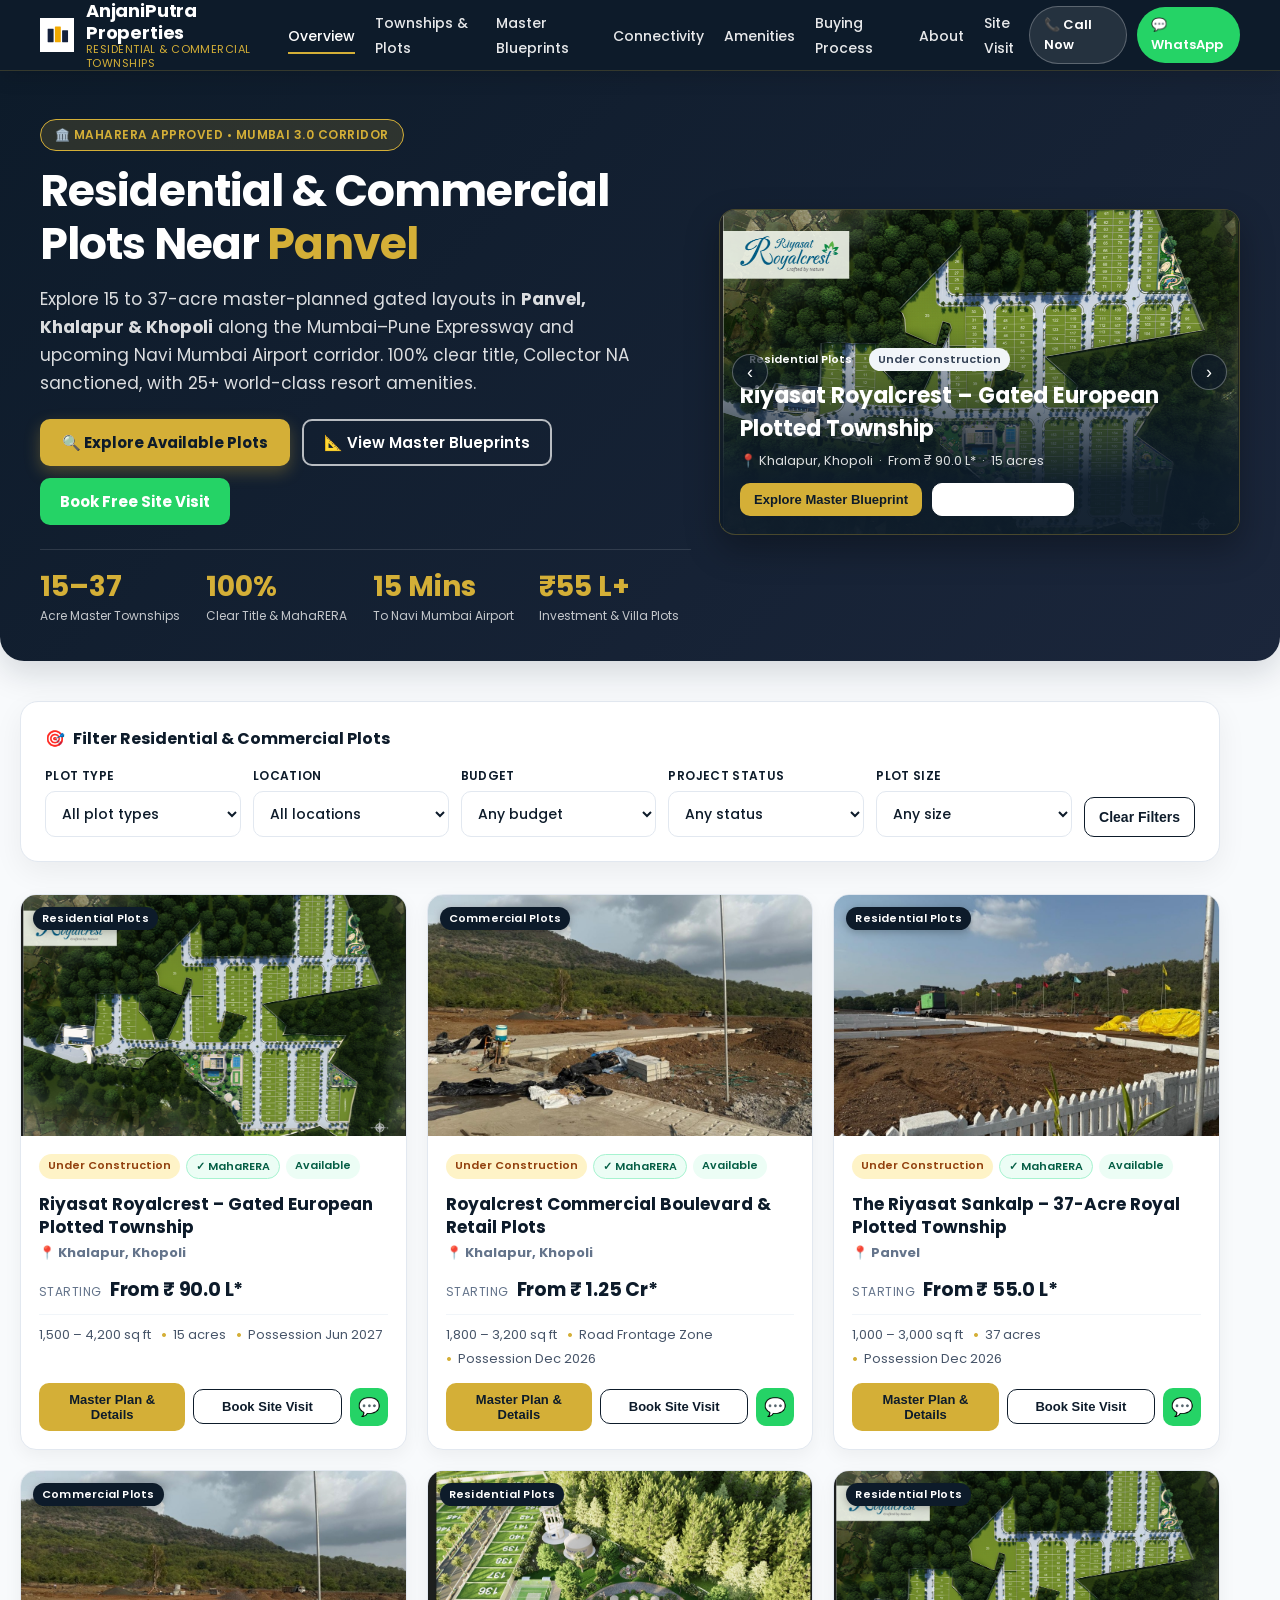
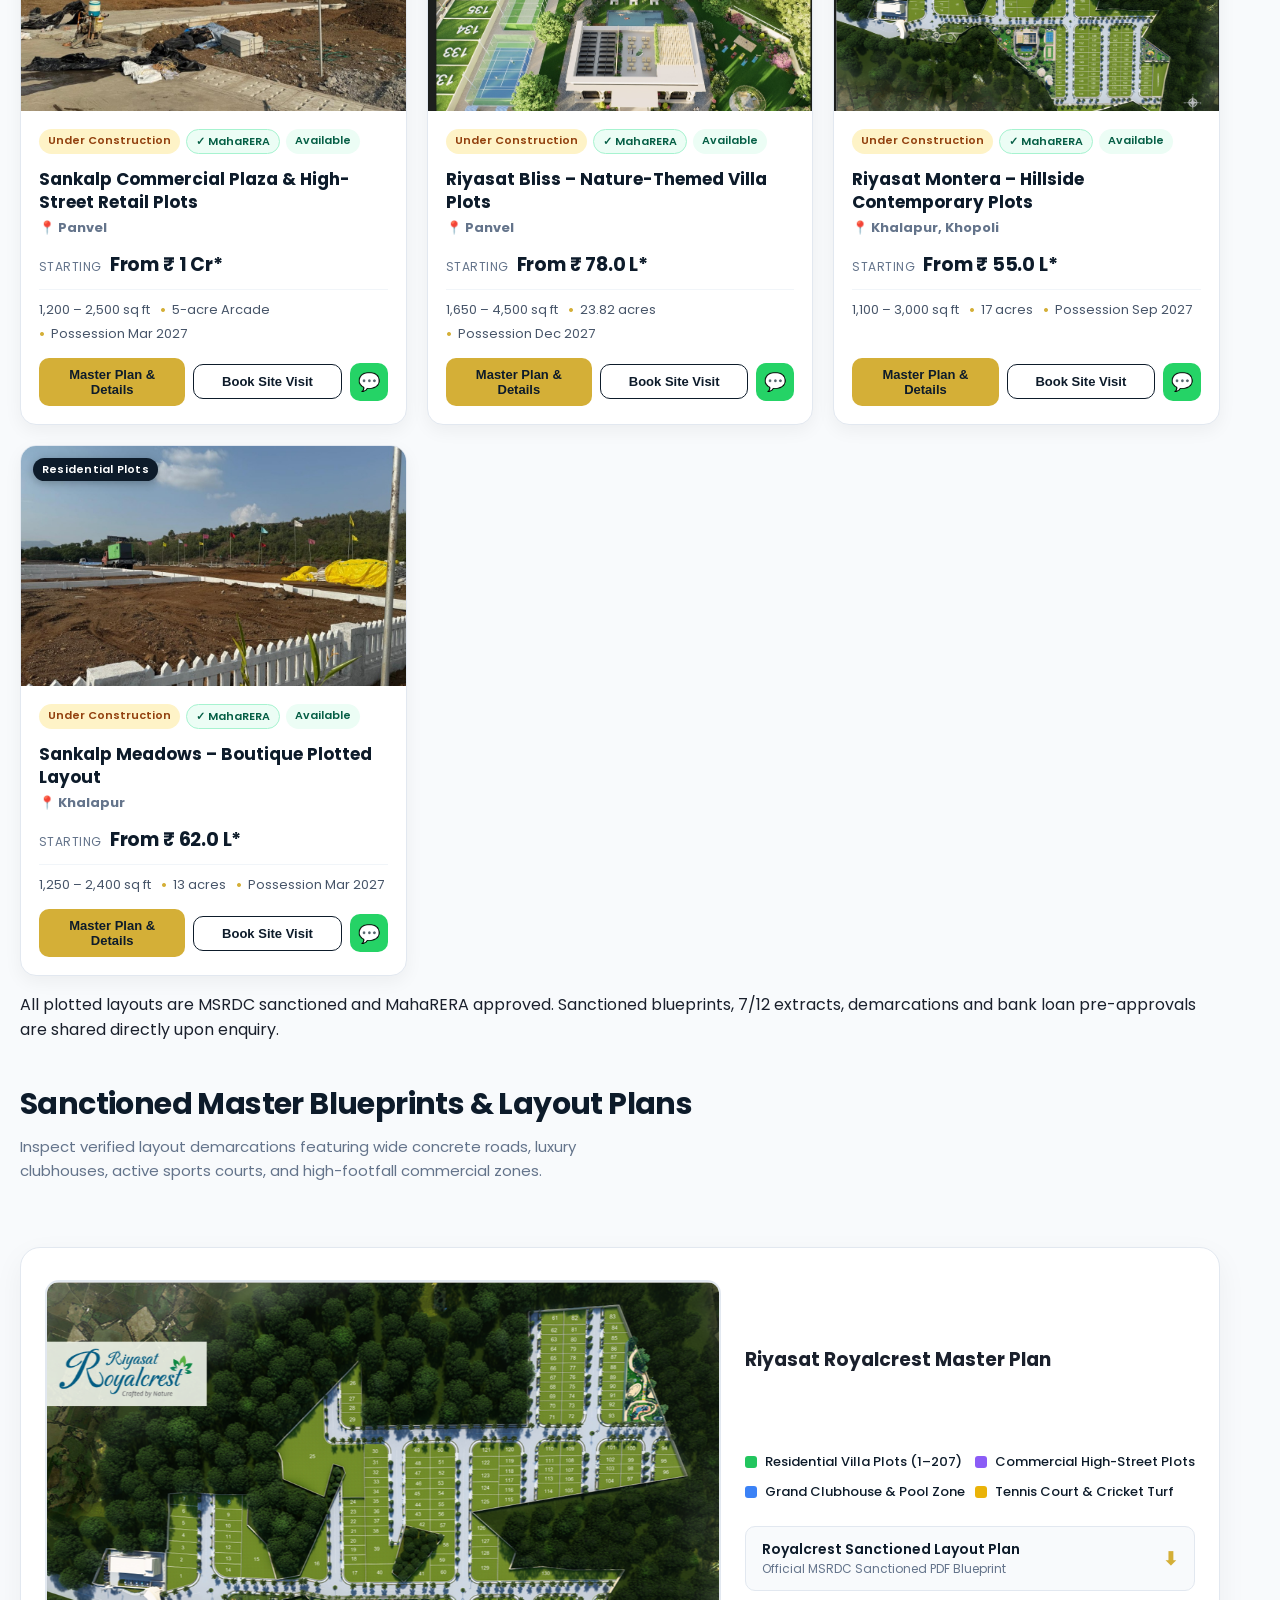
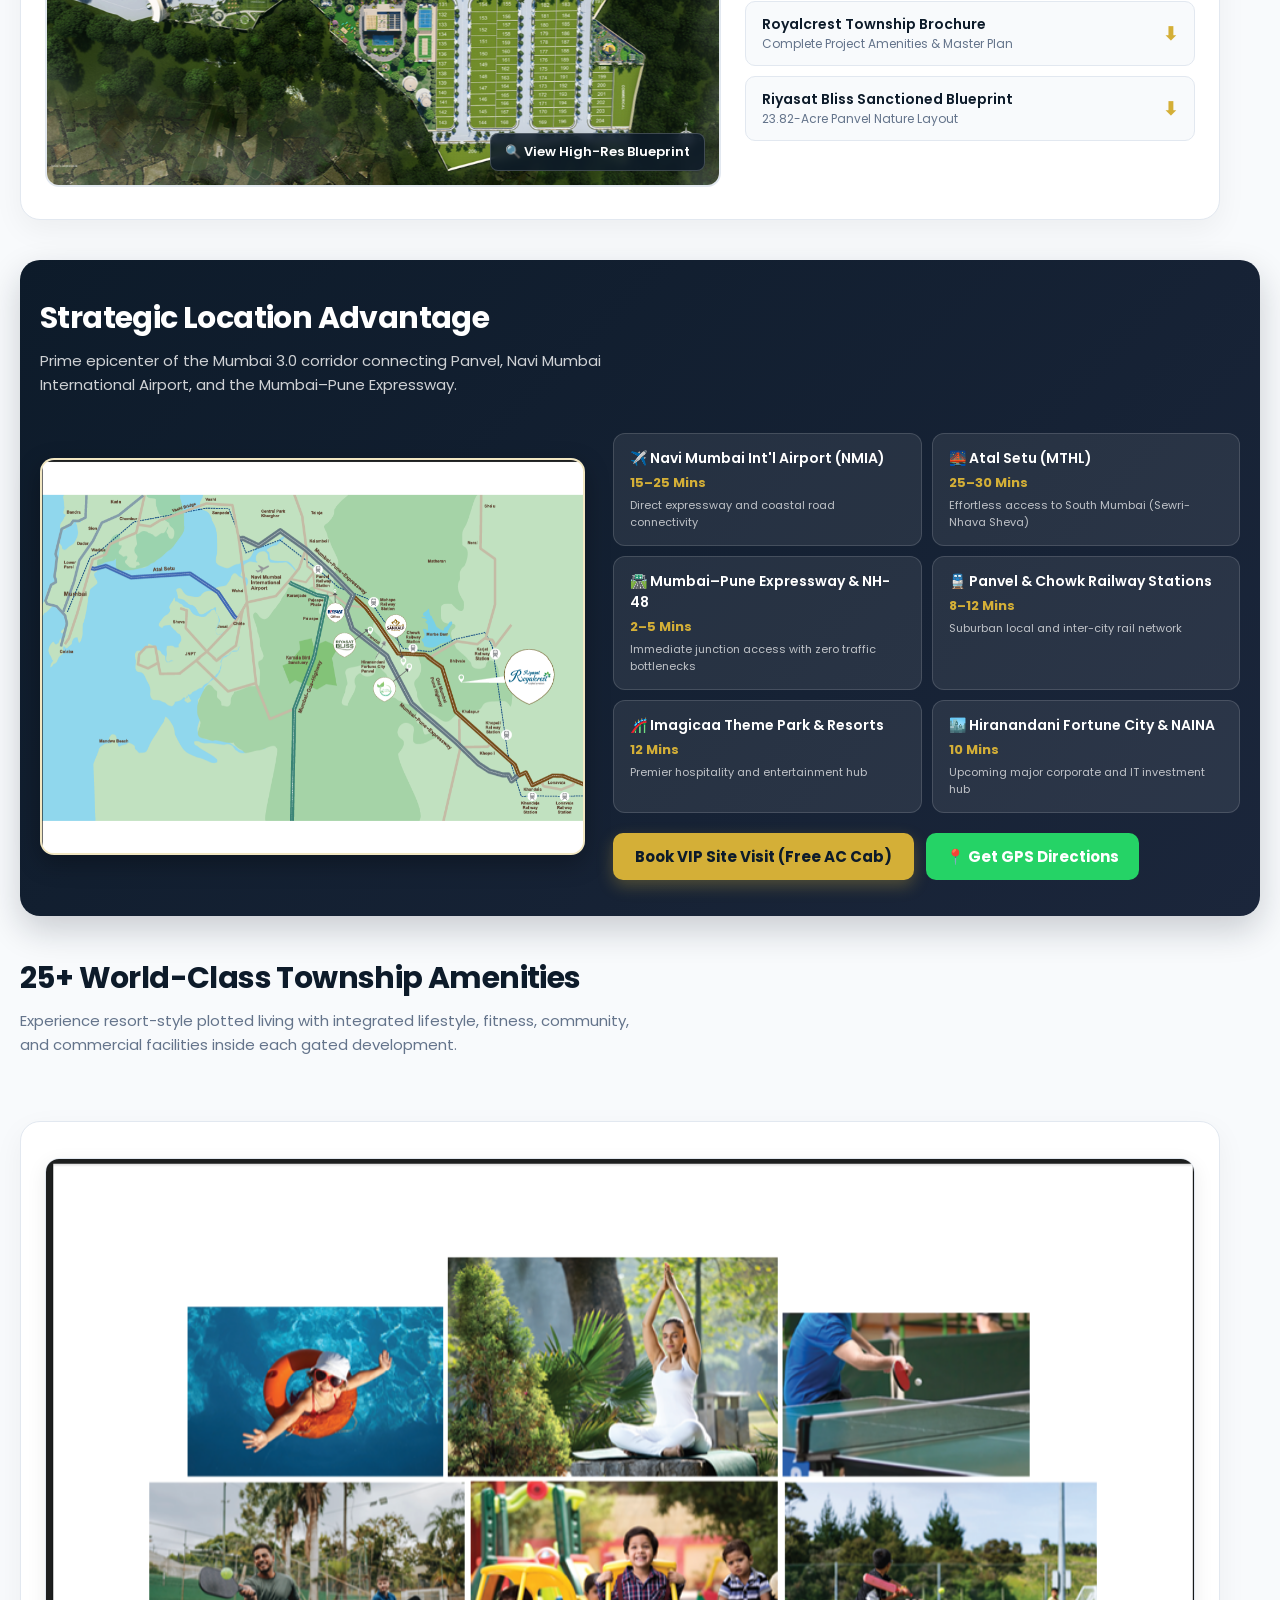
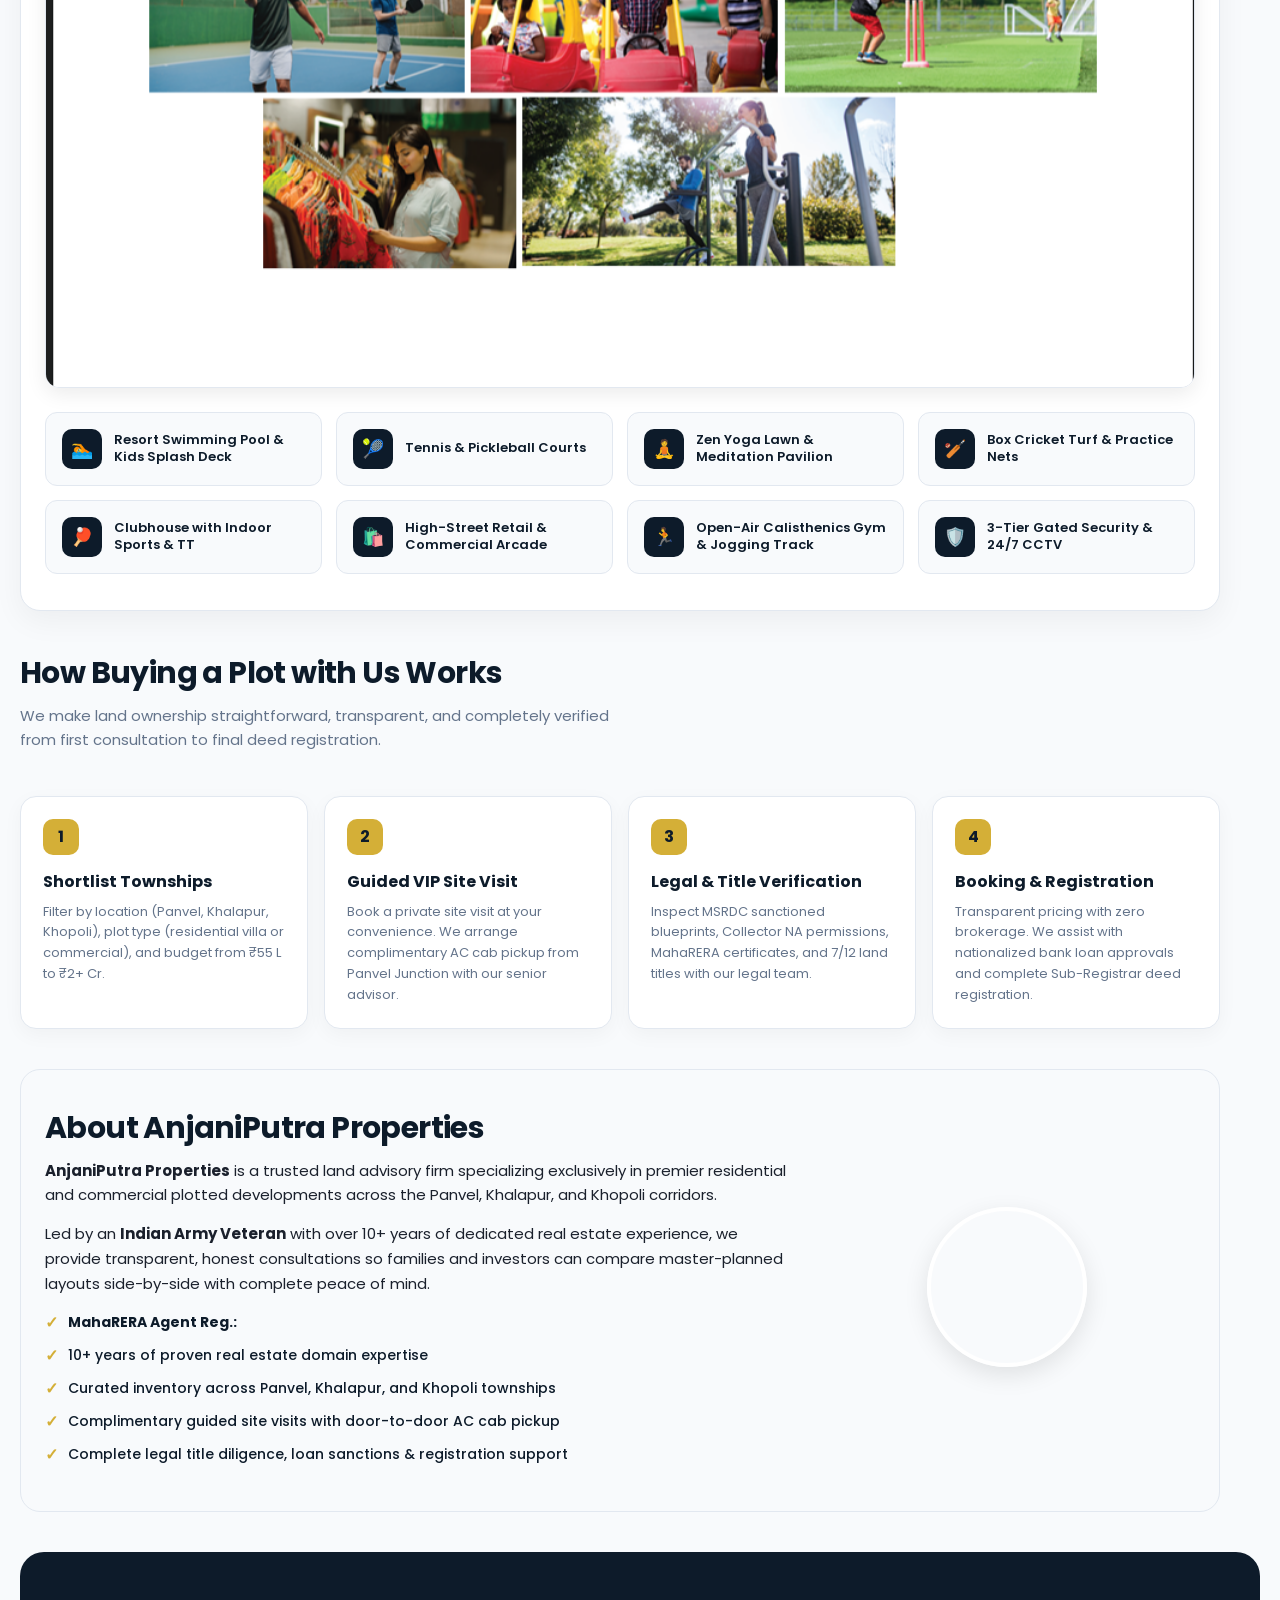
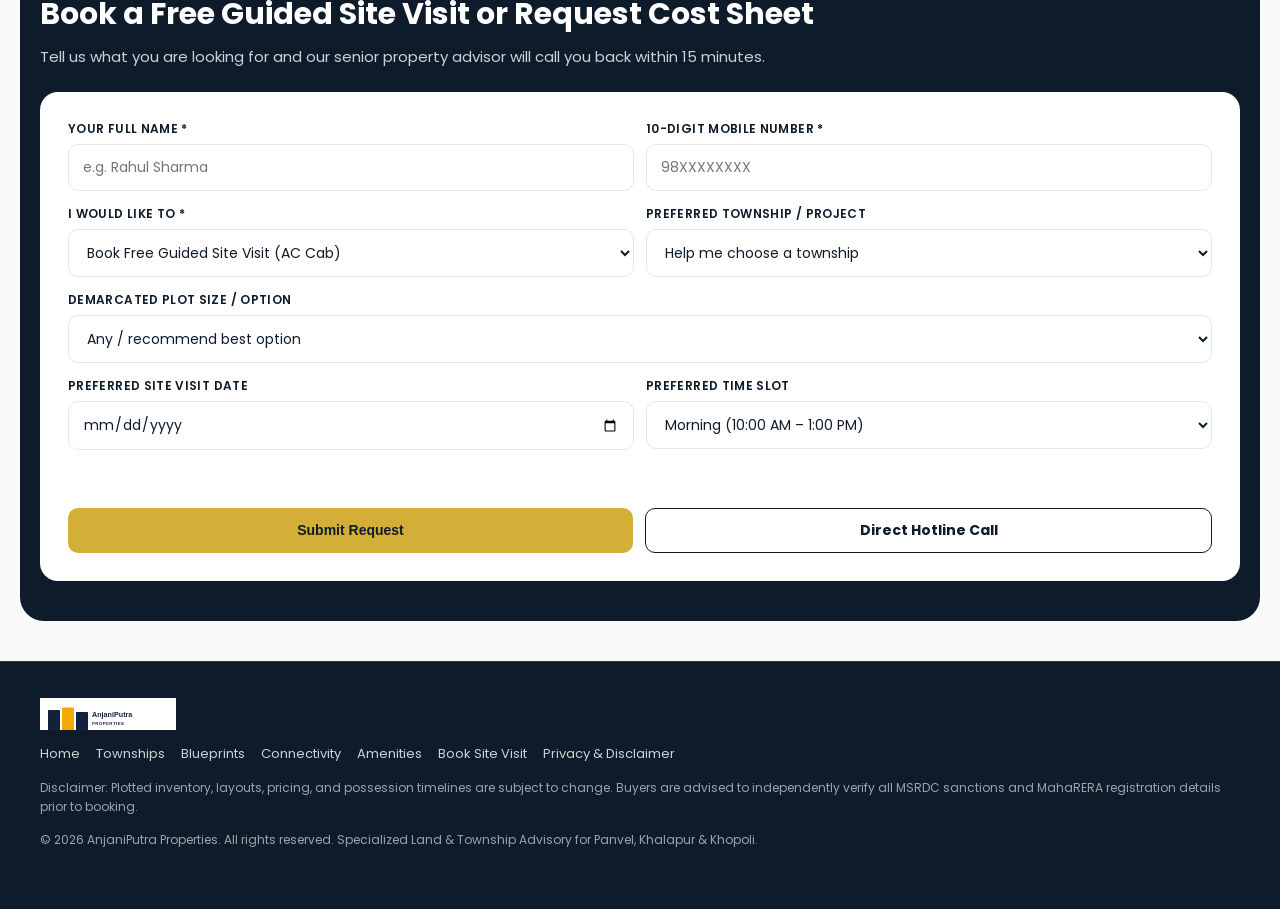
==== site/index.html @ d5f5e388 "initial layout of website and added images" ====
<!DOCTYPE html>
<html lang="en">
<head>
  <meta charset="utf-8" />
  <meta name="viewport" content="width=device-width, initial-scale=1" />
  <title>Residential & Commercial Plots in Panvel, Khalapur & Khopoli | AnjaniPutra Properties</title>
  <meta name="description" content="Explore MahaRERA approved residential and commercial plots in 15 to 37-acre gated townships near Panvel, Khalapur & Khopoli along the Mumbai–Pune Expressway and Navi Mumbai Airport corridor. Book a free guided site visit with AC cab pickup.">
  <meta name="robots" content="index, follow">
  <link rel="canonical" href="https://YOUR-DOMAIN/">
  <meta property="og:title" content="Residential & Commercial Plots near Panvel | AnjaniPutra Properties">
  <meta property="og:description" content="MahaRERA approved gated townships with 25+ resort amenities near Navi Mumbai International Airport. Plots from ₹55 Lakhs to ₹2+ Crore.">
  <meta property="og:type" content="website">
  <meta property="og:image" content="assets/img/custom/royalcrestplotsblueprint.png">
  <meta name="twitter:card" content="summary_large_image">
  <link rel="icon" type="image/svg+xml" href="assets/img/favicon.svg">
  <link rel="preconnect" href="https://fonts.googleapis.com"/>
  <link rel="preconnect" href="https://fonts.gstatic.com" crossorigin/>
  <link href="https://fonts.googleapis.com/css2?family=Poppins:wght@400;500;600;700&display=swap" rel="stylesheet"/>
  <link rel="stylesheet" href="assets/css/styles.css?v=20"/>
  <script defer src="assets/js/ga4.js?v=11"></script>
  <script>
    window.LEADS_ENDPOINT = 'https://script.google.com/macros/s/AKfycbzXzpmMhHXtO03wj_y_rt177tn6ojuuGHRlJhZeltVDMBV0ZfRVPfqxVixiLjJUBS54OA/exec';
    window.AGENT_PHONE = '+919833987246';
    window.AGENT_WA = '919833987246';
    window.AGENT_RERA = '';
    window.LISTINGS_FEED_URL = '';
    window.__CSV_URL__ = '';
  </script>
  <script type="application/ld+json">
  {
    "@context": "https://schema.org",
    "@type": "RealEstateAgent",
    "name": "AnjaniPutra Properties",
    "areaServed": ["Panvel", "Khalapur", "Khopoli", "Navi Mumbai", "Raigad"],
    "telephone": "+919833987246",
    "url": "https://YOUR-DOMAIN/",
    "image": "assets/img/logo-full.svg",
    "description": "Exclusive advisory for residential and commercial plotted developments in Panvel, Khalapur & Khopoli."
  }
  </script>
</head>
<body>

<!-- Header Navigation -->
<header>
  <div class="container navbar">
    <a class="brand" href="#home">
      <img src="assets/img/logo-icon.svg" alt="AnjaniPutra Logo Icon" />
      <div class="brand-title">
        <span>AnjaniPutra Properties</span>
        <span class="brand-sub">Residential &amp; Commercial Townships</span>
      </div>
    </a>
    <nav>
      <ul>
        <li><a class="active" href="#home">Overview</a></li>
        <li><a href="#plots">Townships &amp; Plots</a></li>
        <li><a href="#masterplan">Master Blueprints</a></li>
        <li><a href="#location">Connectivity</a></li>
        <li><a href="#amenities">Amenities</a></li>
        <li><a href="#how">Buying Process</a></li>
        <li><a href="#about">About</a></li>
        <li><a href="#contact">Site Visit</a></li>
      </ul>
    </nav>
    <div class="header-actions">
      <a class="header-btn-call" href="tel:+919833987246" data-call data-where="header">📞 Call Now</a>
      <a class="header-btn-wa" target="_blank" rel="noopener" href="#" data-where="header"
         data-wa="Hi, I am looking for residential/commercial plots near Panvel. Please share available options.">💬 WhatsApp</a>
    </div>
    <button id="menuToggle" class="menu-toggle" aria-controls="mobileMenu" aria-expanded="false">Menu ☰</button>
  </div>
  <div id="mobileMenu" class="mobile-menu">
    <div class="container">
      <a href="#home">Overview</a>
      <a href="#plots">Townships &amp; Plots</a>
      <a href="#masterplan">Master Blueprints</a>
      <a href="#location">Location &amp; Connectivity</a>
      <a href="#amenities">25+ Amenities</a>
      <a href="#how">How Buying Works</a>
      <a href="#about">About Us</a>
      <a href="#contact">Book Free Site Visit</a>
    </div>
  </div>
</header>

<!-- Main Container -->
<main>
  <!-- Hero Section (Start of User Journey) -->
  <section id="home" class="hero-wrapper bleed">
    <div class="section-inner hero-content">
      <div class="hero-text-col">
        <div class="hero-pill-badge">🏛️ MahaRERA Approved • Mumbai 3.0 Corridor</div>
        <h1 class="hero-heading">Residential &amp; Commercial Plots Near <span>Panvel</span></h1>
        <p class="hero-desc">
          Explore 15 to 37-acre master-planned gated layouts in <strong>Panvel, Khalapur &amp; Khopoli</strong> along the Mumbai–Pune Expressway and upcoming Navi Mumbai Airport corridor. 100% clear title, Collector NA sanctioned, with 25+ world-class resort amenities.
        </p>
        <div class="hero-cta-group">
          <a class="cta-gold" href="#plots">🔍 Explore Available Plots</a>
          <a class="cta-outline-white" href="#masterplan">📐 View Master Blueprints</a>
          <a class="cta-wa-green" target="_blank" rel="noopener" href="#" data-where="hero"
             data-wa="Hi, I would like to book a site visit for plots near Panvel. Please share available dates.">Book Free Site Visit</a>
        </div>
        <!-- Stats Counter Strip -->
        <div class="stats-bar">
          <div class="stat-box">
            <div class="stat-num">15–37</div>
            <div class="stat-label">Acre Master Townships</div>
          </div>
          <div class="stat-box">
            <div class="stat-num">100%</div>
            <div class="stat-label">Clear Title &amp; MahaRERA</div>
          </div>
          <div class="stat-box">
            <div class="stat-num">15 Mins</div>
            <div class="stat-label">To Navi Mumbai Airport</div>
          </div>
          <div class="stat-box">
            <div class="stat-num">₹55 L+</div>
            <div class="stat-label">Investment &amp; Villa Plots</div>
          </div>
        </div>
      </div>
      <div class="hero-visual-col">
        <div class="hero"><div class="slide"></div></div>
      </div>
    </div>
  </section>

  <!-- Filter & Project Listings Section -->
  <section id="plots" class="section container">
    <div class="filter-card">
      <div class="filter-header">
        <h3 class="filter-title"><span>🎯</span> Filter Residential &amp; Commercial Plots</h3>
        <span id="resultCount" class="small muted">Loading verified developments…</span>
      </div>
      <div id="plotFilters" class="filters">
        <!-- Plot Type Filter -->
        <div class="filter-item">
          <label for="fType">Plot Type</label>
          <select id="fType">
            <option value="">All plot types</option>
            <option value="Residential">Residential Plots</option>
            <option value="Commercial">Commercial Plots</option>
            <option value="Villa Plots">Villa Plots</option>
            <option value="NA Plots">NA Plots</option>
          </select>
        </div>
        <!-- Location Filter -->
        <div class="filter-item">
          <label for="fLocation">Location</label>
          <select id="fLocation">
            <option value="">All locations</option>
            <option value="Panvel">Panvel</option>
            <option value="Khalapur">Khalapur</option>
            <option value="Khopoli">Khopoli</option>
          </select>
        </div>
        <!-- Budget Filter -->
        <div class="filter-item">
          <label for="fBudget">Budget</label>
          <select id="fBudget">
            <option value="">Any budget</option>
            <option value="-5500000">Up to ₹55 Lakhs</option>
            <option value="-10000000">Up to ₹1 Crore</option>
            <option value="-12500000">Up to ₹1.25 Crore</option>
            <option value="-15000000">Up to ₹1.50 Crore</option>
            <option value="-17500000">Up to ₹1.75 Crore</option>
            <option value="-20000000">Up to ₹2 Crore</option>
            <option value="20000000-">Above ₹2 Crore</option>
          </select>
        </div>
        <!-- Project Status Filter -->
        <div class="filter-item">
          <label for="fStatus">Project Status</label>
          <select id="fStatus">
            <option value="">Any status</option>
            <option value="Under Construction">Under Construction</option>
            <option value="Pre-launch">Pre-launch</option>
            <option value="Ready for Registration">Ready for Registration</option>
          </select>
        </div>
        <!-- Plot Size Filter -->
        <div class="filter-item">
          <label for="fSize">Plot Size</label>
          <select id="fSize">
            <option value="">Any size</option>
            <option value="-1200">Up to 1,200 sq ft</option>
            <option value="1200-2000">1,200 – 2,000 sq ft</option>
            <option value="2000-3000">2,000 – 3,000 sq ft</option>
            <option value="3000-">Above 3,000 sq ft</option>
          </select>
        </div>
        <div class="filter-actions">
          <button id="clearFilters" type="button" class="btn-outline">Clear Filters</button>
        </div>
      </div>
    </div>

    <!-- Active Grid -->
    <div id="grid" class="grid"></div>
    <p class="note">All plotted layouts are MSRDC sanctioned and MahaRERA approved. Sanctioned blueprints, 7/12 extracts, demarcations and bank loan pre-approvals are shared directly upon enquiry.</p>
  </section>

  <!-- Interactive Master Blueprint & Layout Section -->
  <section id="masterplan" class="section container">
    <div class="section-head">
      <div>
        <h2 class="section-title">Sanctioned Master Blueprints &amp; Layout Plans</h2>
        <p class="section-sub">Inspect verified layout demarcations featuring wide concrete roads, luxury clubhouses, active sports courts, and high-footfall commercial zones.</p>
      </div>
    </div>
    <div class="blueprint-section">
      <div class="blueprint-grid">
        <div class="blueprint-preview">
          <img src="assets/img/custom/royalcrestplotsblueprint.png" alt="Riyasat Royalcrest Master Layout Blueprint" loading="lazy">
          <a class="blueprint-overlay-btn" href="assets/img/custom/royalcrestplotsblueprint.png" target="_blank" rel="noopener">🔍 View High-Res Blueprint</a>
        </div>
        <div class="blueprint-info">
          <h3>Riyasat Royalcrest Master Plan</h3>
          <p class="small muted">15-Acre Gated European Plotted Township (207 Demarcated Plots)</p>
          <div class="legend-grid">
            <div class="legend-item"><span class="legend-dot legend-green"></span> Residential Villa Plots (1–207)</div>
            <div class="legend-item"><span class="legend-dot legend-purple"></span> Commercial High-Street Plots</div>
            <div class="legend-item"><span class="legend-dot legend-blue"></span> Grand Clubhouse &amp; Pool Zone</div>
            <div class="legend-item"><span class="legend-dot legend-gold"></span> Tennis Court &amp; Cricket Turf</div>
          </div>
          <div class="download-docs-row">
            <a class="doc-card" href="assets/docs/royalcrestblueprint.pdf" target="_blank" rel="noopener">
              <div>
                <div class="doc-title">Royalcrest Sanctioned Layout Plan</div>
                <div class="doc-sub">Official MSRDC Sanctioned PDF Blueprint</div>
              </div>
              <span class="doc-icon">⬇</span>
            </a>
            <a class="doc-card" href="assets/docs/Royalcrest brochure Mobile view.pdf" target="_blank" rel="noopener">
              <div>
                <div class="doc-title">Royalcrest Township Brochure</div>
                <div class="doc-sub">Complete Project Amenities &amp; Master Plan</div>
              </div>
              <span class="doc-icon">⬇</span>
            </a>
            <a class="doc-card" href="assets/docs/royalblissblueprint.pdf" target="_blank" rel="noopener">
              <div>
                <div class="doc-title">Riyasat Bliss Sanctioned Blueprint</div>
                <div class="doc-sub">23.82-Acre Panvel Nature Layout</div>
              </div>
              <span class="doc-icon">⬇</span>
            </a>
          </div>
        </div>
      </div>
    </div>
  </section>

  <!-- Strategic Location Advantage & Connectivity Section -->
  <section id="location" class="section bleed">
    <div class="section-inner location-section">
      <div class="section-head" style="margin-bottom:12px">
        <div>
          <h2 class="section-title" style="color:#fff">Strategic Location Advantage</h2>
          <p class="section-sub" style="color:rgba(255,255,255,.8)">Prime epicenter of the Mumbai 3.0 corridor connecting Panvel, Navi Mumbai International Airport, and the Mumbai–Pune Expressway.</p>
        </div>
      </div>
      <div class="location-grid">
        <div class="location-map-wrap">
          <img src="assets/img/custom/amenites.png" alt="Strategic Regional Connectivity Map Panvel Khalapur Khopoli" loading="lazy">
        </div>
        <div class="location-details-col">
          <div class="location-times">
            <div class="time-card">
              <span class="time-place">✈️ Navi Mumbai Int'l Airport (NMIA)</span>
              <span class="time-dur">15–25 Mins</span>
              <span class="time-desc">Direct expressway and coastal road connectivity</span>
            </div>
            <div class="time-card">
              <span class="time-place">🌉 Atal Setu (MTHL)</span>
              <span class="time-dur">25–30 Mins</span>
              <span class="time-desc">Effortless access to South Mumbai (Sewri-Nhava Sheva)</span>
            </div>
            <div class="time-card">
              <span class="time-place">🛣️ Mumbai–Pune Expressway &amp; NH-48</span>
              <span class="time-dur">2–5 Mins</span>
              <span class="time-desc">Immediate junction access with zero traffic bottlenecks</span>
            </div>
            <div class="time-card">
              <span class="time-place">🚆 Panvel &amp; Chowk Railway Stations</span>
              <span class="time-dur">8–12 Mins</span>
              <span class="time-desc">Suburban local and inter-city rail network</span>
            </div>
            <div class="time-card">
              <span class="time-place">🎢 Imagicaa Theme Park &amp; Resorts</span>
              <span class="time-dur">12 Mins</span>
              <span class="time-desc">Premier hospitality and entertainment hub</span>
            </div>
            <div class="time-card">
              <span class="time-place">🏙️ Hiranandani Fortune City &amp; NAINA</span>
              <span class="time-dur">10 Mins</span>
              <span class="time-desc">Upcoming major corporate and IT investment hub</span>
            </div>
          </div>
          <div style="margin-top:20px;display:flex;gap:12px;flex-wrap:wrap">
            <a class="cta-gold" href="#contact" data-book-visit>Book VIP Site Visit (Free AC Cab)</a>
            <a class="cta-wa-green" target="_blank" rel="noopener" href="#" data-where="location"
               data-wa="Hi, please share the exact Google Maps location for the plotted townships near Panvel.">📍 Get GPS Directions</a>
          </div>
        </div>
      </div>
    </div>
  </section>

  <!-- 25+ Lifestyle Amenities Section -->
  <section id="amenities" class="section container">
    <div class="section-head">
      <div>
        <h2 class="section-title">25+ World-Class Township Amenities</h2>
        <p class="section-sub">Experience resort-style plotted living with integrated lifestyle, fitness, community, and commercial facilities inside each gated development.</p>
      </div>
    </div>
    <div class="amenities-section">
      <div class="amenities-hero">
        <img src="assets/img/custom/amenities2.png" alt="Plotted Township Lifestyle Amenities Collage" loading="lazy">
      </div>
      <div class="amenities-tiles">
        <div class="amenity-tile">
          <div class="amenity-icon">🏊</div>
          <div class="amenity-label">Resort Swimming Pool &amp; Kids Splash Deck</div>
        </div>
        <div class="amenity-tile">
          <div class="amenity-icon">🎾</div>
          <div class="amenity-label">Tennis &amp; Pickleball Courts</div>
        </div>
        <div class="amenity-tile">
          <div class="amenity-icon">🧘</div>
          <div class="amenity-label">Zen Yoga Lawn &amp; Meditation Pavilion</div>
        </div>
        <div class="amenity-tile">
          <div class="amenity-icon">🏏</div>
          <div class="amenity-label">Box Cricket Turf &amp; Practice Nets</div>
        </div>
        <div class="amenity-tile">
          <div class="amenity-icon">🏓</div>
          <div class="amenity-label">Clubhouse with Indoor Sports &amp; TT</div>
        </div>
        <div class="amenity-tile">
          <div class="amenity-icon">🛍️</div>
          <div class="amenity-label">High-Street Retail &amp; Commercial Arcade</div>
        </div>
        <div class="amenity-tile">
          <div class="amenity-icon">🏃</div>
          <div class="amenity-label">Open-Air Calisthenics Gym &amp; Jogging Track</div>
        </div>
        <div class="amenity-tile">
          <div class="amenity-icon">🛡️</div>
          <div class="amenity-label">3-Tier Gated Security &amp; 24/7 CCTV</div>
        </div>
      </div>
    </div>
  </section>

  <!-- The 4-Step Homebuyer Journey -->
  <section id="how" class="section container">
    <div class="section-head">
      <div>
        <h2 class="section-title">How Buying a Plot with Us Works</h2>
        <p class="section-sub">We make land ownership straightforward, transparent, and completely verified from first consultation to final deed registration.</p>
      </div>
    </div>
    <ol class="steps">
      <li>
        <span class="step-no">1</span>
        <h3>Shortlist Townships</h3>
        <p>Filter by location (Panvel, Khalapur, Khopoli), plot type (residential villa or commercial), and budget from ₹55 L to ₹2+ Cr.</p>
      </li>
      <li>
        <span class="step-no">2</span>
        <h3>Guided VIP Site Visit</h3>
        <p>Book a private site visit at your convenience. We arrange complimentary AC cab pickup from Panvel Junction with our senior advisor.</p>
      </li>
      <li>
        <span class="step-no">3</span>
        <h3>Legal &amp; Title Verification</h3>
        <p>Inspect MSRDC sanctioned blueprints, Collector NA permissions, MahaRERA certificates, and 7/12 land titles with our legal team.</p>
      </li>
      <li>
        <span class="step-no">4</span>
        <h3>Booking &amp; Registration</h3>
        <p>Transparent pricing with zero brokerage. We assist with nationalized bank loan approvals and complete Sub-Registrar deed registration.</p>
      </li>
    </ol>
  </section>

  <!-- About Us Section -->
  <section id="about" class="section container">
    <div class="about">
      <div class="about-wrap">
        <div class="about-text">
          <h2 class="section-title">About AnjaniPutra Properties</h2>
          <p>
            <strong>AnjaniPutra Properties</strong> is a trusted land advisory firm specializing exclusively in premier residential and commercial plotted developments across the Panvel, Khalapur, and Khopoli corridors.
          </p>
          <p>
            Led by an <strong>Indian Army Veteran</strong> with over 10+ years of dedicated real estate experience, we provide transparent, honest consultations so families and investors can compare master-planned layouts side-by-side with complete peace of mind.
          </p>
          <ul class="bullets pretty">
            <li id="agentRera" hidden><strong>MahaRERA Agent Reg.:</strong> <span data-rera></span></li>
            <li>10+ years of proven real estate domain expertise</li>
            <li>Curated inventory across Panvel, Khalapur, and Khopoli townships</li>
            <li>Complimentary guided site visits with door-to-door AC cab pickup</li>
            <li>Complete legal title diligence, loan sanctions &amp; registration support</li>
          </ul>
        </div>
        <div class="about-photo">
          <img src="assets/img/blank.png" alt="AnjaniPutra Properties Leadership" />
        </div>
      </div>
    </div>
  </section>

  <!-- Lead Capture & Site Visit Booking Strip -->
  <section id="contact" class="section bleed">
    <div class="section-inner strip">
      <h2 class="strip-title">Book a Free Guided Site Visit or Request Cost Sheet</h2>
      <p class="strip-sub">Tell us what you are looking for and our senior property advisor will call you back within 15 minutes.</p>
      <div class="contact">
        <form id="leadForm" novalidate>
          <input id="enquiryPropertyTitle" name="propertyTitle" type="hidden">
          <div class="row">
            <div>
              <label for="leadName">Your Full Name *</label>
              <input id="leadName" name="name" autocomplete="name" placeholder="e.g. Rahul Sharma" required>
            </div>
            <div>
              <label for="leadPhone">10-Digit Mobile Number *</label>
              <input id="leadPhone" name="phone" type="tel" inputmode="tel" autocomplete="tel" placeholder="98XXXXXXXX" required>
            </div>
          </div>
          <div class="row">
            <div>
              <label for="enquiryType">I Would Like To *</label>
              <select id="enquiryType" name="enquiryType">
                <option value="Site visit">Book Free Guided Site Visit (AC Cab)</option>
                <option value="Price & cost sheet">Get Master Blueprint &amp; Cost Sheet</option>
                <option value="General question">Speak with Property Advisor</option>
              </select>
            </div>
            <div>
              <label for="enquiryListing">Preferred Township / Project</label>
              <select id="enquiryListing" name="propertyId">
                <option value="">Help me choose the right project</option>
              </select>
            </div>
          </div>
          <div id="plotOptionWrap" class="row" hidden>
            <div style="grid-column:1/-1">
              <label for="enquiryOption">Demarcated Plot Size / Option</label>
              <select id="enquiryOption" name="plotOption">
                <option value="">Any / recommend best option</option>
              </select>
            </div>
          </div>
          <div id="visitFields" class="row">
            <div>
              <label for="visitDate">Preferred Site Visit Date</label>
              <input id="visitDate" name="visitDate" type="date">
            </div>
            <div>
              <label for="visitTime">Preferred Time Slot</label>
              <select id="visitTime" name="visitTime">
                <option value="Morning (10:00 AM – 1:00 PM)">Morning (10:00 AM – 1:00 PM)</option>
                <option value="Afternoon (1:00 PM – 4:00 PM)">Afternoon (1:00 PM – 4:00 PM)</option>
                <option value="Evening (4:00 PM – 6:30 PM)">Evening (4:00 PM – 6:30 PM)</option>
              </select>
            </div>
          </div>
          <p class="consent small">By submitting, you agree to receive a callback and WhatsApp updates. We strictly respect your privacy and never spam.</p>
          <div class="form-actions">
            <button class="btn-primary" type="submit">Submit Request</button>
            <a class="btn-outline" href="tel:+919833987246" data-call data-where="form">Direct Hotline Call</a>
          </div>
          <p id="formStatus" class="form-status" role="status" aria-live="polite" hidden></p>
        </form>
      </div>
    </div>
  </section>
</main>

<!-- Footer -->
<footer>
  <div class="container footer-inner">
    <div style="display:flex;align-items:center;gap:12px">
      <img src="assets/img/logo-full.svg" alt="AnjaniPutra Properties Logo" style="height:32px">
    </div>
    <div class="footer-links">
      <a href="#home">Home</a>
      <a href="#plots">Townships</a>
      <a href="#masterplan">Blueprints</a>
      <a href="#location">Connectivity</a>
      <a href="#amenities">Amenities</a>
      <a href="#contact">Book Site Visit</a>
      <a href="privacy/index.html">Privacy &amp; Disclaimer</a>
    </div>
    <div class="small">Disclaimer: Plotted inventory, layouts, pricing, and possession timelines are subject to change. Buyers are advised to independently verify all MSRDC sanctions and MahaRERA registration details prior to booking.</div>
    <div class="small">© <span id="year"></span> AnjaniPutra Properties. All rights reserved. Specialized Land &amp; Township Advisory for Panvel, Khalapur &amp; Khopoli.</div>
  </div>
</footer>

<!-- Floating Mobile Action Bar -->
<div class="mobile-bottom-bar">
  <a class="btn-bottom-call" href="tel:+919833987246" data-call data-where="mobile-bar">📞 Call</a>
  <a class="btn-bottom-wa" target="_blank" rel="noopener" href="#" data-where="mobile-bar"
     data-wa="Hi, I am interested in plots near Panvel. Please send details on WhatsApp.">💬 WhatsApp</a>
  <a class="btn-bottom-visit" href="#contact" data-book-visit>🚗 Free Visit</a>
</div>

<!-- Details Modal -->
<div id="details-modal" class="detail-backdrop" style="display:none;" role="dialog" aria-modal="true" aria-label="Township Details">
  <div class="detail-modal">
    <button id="details-close" aria-label="Close modal">×</button>
    <div id="details-body"></div>
  </div>
</div>

<script>document.getElementById('year').textContent = new Date().getFullYear();</script>
<script defer src="assets/js/sheets.js?v=54"></script>
<script defer src="assets/js/app.js?v=55"></script>
</body>
</html>
---- site/assets/css/styles.css ----
:root{
  --navy:#0d1b2a;
  --navy-light:#1b263b;
  --navy-soft:#24334a;
  --gold:#d4af37;
  --gold-hover:#e6c453;
  --gold-light:#fef9e7;
  --green:#10b981;
  --green-dark:#065f46;
  --white:#ffffff;
  --text:#1a202c;
  --text-muted:#64748b;
  --blue:#1d4ed8;
  --pageBG:#f8fafc;
  --cardBG:#ffffff;
  --border:#e2e8f0;
  --gutter: max(16px, 4vw);
  --headerH: 70px;
}
*{box-sizing:border-box}
html,body{margin:0;padding:0;font-family:'Poppins',-apple-system,BlinkMacSystemFont,Segoe UI,Roboto,sans-serif;color:var(--text);background:var(--pageBG);-webkit-font-smoothing:antialiased}
.container{max-width:1240px;margin:0 auto;padding:0 20px}

/* Full-bleed helper */
.bleed{width:100vw;margin-left:calc(50% - 50vw)}
.bleed .section-inner{max-width:1240px;margin:0 auto;padding-left:20px;padding-right:20px;}

/* Headings */
.section{margin:40px 0; scroll-margin-top: calc(var(--headerH) + 16px);}
.section.first{margin-top:0}
.section-title{font-size:clamp(22px,2.8vw,30px);font-weight:700;color:var(--navy);margin:0 0 8px;letter-spacing:-0.02em}
.section-sub{font-size:15px;color:var(--text-muted);margin:0 0 24px;max-width:68ch;line-height:1.6}
.section-head{display:flex;align-items:baseline;justify-content:space-between;gap:16px;flex-wrap:wrap;margin-bottom:20px}

/* Header */
header{background:var(--navy);color:#fff;position:sticky;top:0;z-index:2000;box-shadow:0 4px 20px rgba(0,0,0,.15);border-bottom:1px solid rgba(212,175,55,.2)}
.navbar{display:flex;align-items:center;justify-content:space-between;height:var(--headerH)}
.brand{display:flex;align-items:center;gap:12px;text-decoration:none;color:#fff}
.brand img{height:34px}
.brand-title{font-weight:700;font-size:18px;letter-spacing:-0.01em;display:flex;flex-direction:column;line-height:1.2}
.brand-sub{font-size:11px;font-weight:400;color:var(--gold);letter-spacing:0.04em;text-transform:uppercase}
nav ul{list-style:none;display:none;gap:20px;margin:0;padding:0;align-items:center}
nav a{color:rgba(255,255,255,.9);text-decoration:none;font-size:14px;font-weight:500;padding:6px 0;border-bottom:2px solid transparent;transition:all .2s ease}
nav a.active,nav a:hover{color:#fff;border-color:var(--gold)}
.header-actions{display:none;align-items:center;gap:10px}
.header-btn-wa{display:inline-flex;align-items:center;gap:6px;background:#25D366;color:#fff;text-decoration:none;font-size:13px;font-weight:600;padding:8px 14px;border-radius:999px;transition:opacity .2s}
.header-btn-wa:hover{opacity:.9}
.header-btn-call{display:inline-flex;align-items:center;gap:6px;background:rgba(255,255,255,.1);color:#fff;border:1px solid rgba(255,255,255,.25);text-decoration:none;font-size:13px;font-weight:600;padding:8px 14px;border-radius:999px}
.menu-toggle{margin-left:auto;border:1px solid rgba(255,255,255,.3);background:transparent;color:#fff;padding:8px 12px;border-radius:8px;font-size:14px;cursor:pointer}
@media(min-width:960px){nav ul{display:flex}.header-actions{display:flex}.menu-toggle{display:none}}

/* Mobile menu */
.mobile-menu{display:none;position:fixed;top:var(--headerH);left:0;right:0;background:var(--navy);z-index:3000;box-shadow:0 8px 24px rgba(0,0,0,.3)}
.mobile-menu.open{display:block}
.mobile-menu a{display:block;color:#fff;text-decoration:none;padding:14px 20px;border-top:1px solid rgba(255,255,255,.1);font-weight:500}

/* Hero Section */
.hero-wrapper{position:relative;background:linear-gradient(135deg,#0d1b2a 0%, #1b263b 100%);color:#fff;padding:48px 0 36px;border-radius:0 0 24px 24px;margin-bottom:28px;box-shadow:0 12px 32px rgba(13,27,42,.15)}
.hero-content{display:grid;grid-template-columns:1fr;gap:28px;align-items:center}
@media(min-width:960px){.hero-content{grid-template-columns:1.25fr 1fr}}
.hero-pill-badge{display:inline-flex;align-items:center;gap:8px;background:rgba(212,175,55,.15);border:1px solid var(--gold);color:var(--gold);padding:6px 14px;border-radius:999px;font-size:12px;font-weight:600;letter-spacing:0.04em;text-transform:uppercase;margin-bottom:14px}
.hero-heading{font-size:clamp(26px,3.8vw,44px);font-weight:700;line-height:1.2;margin:0 0 14px;color:#fff;letter-spacing:-0.02em}
.hero-heading span{color:var(--gold)}
.hero-desc{font-size:clamp(14px,1.6vw,17px);line-height:1.65;color:rgba(255,255,255,.85);margin:0 0 22px;max-width:54ch}
.hero-cta-group{display:flex;gap:12px;flex-wrap:wrap;align-items:center;margin-bottom:24px}
.cta-gold{background:var(--gold);color:var(--navy);padding:12px 22px;border-radius:10px;text-decoration:none;font-weight:700;font-size:15px;display:inline-flex;align-items:center;gap:8px;box-shadow:0 6px 16px rgba(212,175,55,.3);transition:all .2s ease}
.cta-gold:hover{background:var(--gold-hover);transform:translateY(-1px)}
.cta-outline-white{background:transparent;border:2px solid rgba(255,255,255,.7);color:#fff;padding:10px 20px;border-radius:10px;text-decoration:none;font-weight:600;font-size:15px;display:inline-flex;align-items:center;gap:8px;transition:all .2s ease}
.cta-outline-white:hover{background:rgba(255,255,255,.15);border-color:#fff}
.cta-wa-green{background:#25D366;color:#fff;padding:12px 20px;border-radius:10px;text-decoration:none;font-weight:700;font-size:15px;display:inline-flex;align-items:center;gap:8px}

/* Hero Slideshow / Media visual */
.hero{position:relative;border-radius:16px;overflow:hidden;box-shadow:0 14px 34px rgba(0,0,0,.3);aspect-ratio:16/10;background:#0d1b2a;border:1px solid rgba(212,175,55,.3)}
.slide{position:relative;width:100%;height:100%}
.slide img,.slide video{width:100%;height:100%;object-fit:cover;display:block}
.slide .caption{position:absolute;left:0;right:0;bottom:0;background:linear-gradient(180deg,transparent 0%,rgba(13,27,42,.95) 75%);color:#fff;padding:24px 20px 18px}
.caption-badges{display:flex;gap:8px;margin-bottom:8px}
.slide .caption h2{font-size:clamp(16px,2vw,22px);margin:0 0 6px;color:#fff;font-weight:700}
.slide .caption p{margin:0 0 12px;font-size:13px;color:rgba(255,255,255,.85)}
.caption-cta{display:flex;gap:10px;flex-wrap:wrap}
.caption-cta .btn-primary{padding:8px 14px;font-size:13px}
.caption-cta .btn-outline{padding:8px 14px;font-size:13px;border-color:#fff;color:#fff}
.slide .controls button{position:absolute;top:50%;transform:translateY(-50%);background:rgba(13,27,42,.7);color:#fff;border:1px solid rgba(255,255,255,.3);width:36px;height:36px;border-radius:50%;cursor:pointer;font-size:18px;display:grid;place-items:center;transition:background .2s}
.slide .controls button:hover{background:var(--navy)}
.slide .controls .prev{left:12px}.slide .controls .next{right:12px}

/* Trust Stats Bar */
.stats-bar{display:grid;grid-template-columns:repeat(2,1fr);gap:14px;margin-top:24px;border-top:1px solid rgba(255,255,255,.12);padding-top:20px}
@media(min-width:640px){.stats-bar{grid-template-columns:repeat(4,1fr)}}
.stat-box{text-align:left}
.stat-num{font-size:clamp(20px,2.4vw,28px);font-weight:700;color:var(--gold);line-height:1.2}
.stat-label{font-size:12px;color:rgba(255,255,255,.75);margin-top:4px}

/* Filter Card */
.filter-card{background:#fff;border-radius:18px;padding:24px;box-shadow:0 10px 30px rgba(0,0,0,.06);border:1px solid var(--border);margin-bottom:32px}
.filter-header{display:flex;align-items:center;justify-content:space-between;gap:12px;margin-bottom:16px;flex-wrap:wrap}
.filter-title{font-size:16px;font-weight:700;color:var(--navy);display:flex;align-items:center;gap:8px;margin:0}
.filters{display:grid;grid-template-columns:1fr;gap:12px}
@media(min-width:640px){.filters{grid-template-columns:repeat(2,1fr)}}
@media(min-width:1024px){.filters{grid-template-columns:repeat(5,1fr) auto}}
.filter-item label{display:block;font-size:12px;font-weight:600;color:var(--navy);margin-bottom:6px;text-transform:uppercase;letter-spacing:0.03em}
.filter-item select{width:100%;padding:11px 12px;border:1.5px solid var(--border);border-radius:10px;background:#fff;color:var(--navy);font:inherit;font-size:14px;font-weight:500;transition:border-color .2s;outline:none;cursor:pointer}
.filter-item select:focus{border-color:var(--gold);box-shadow:0 0 0 3px rgba(212,175,55,.18)}
.filter-actions{display:flex;align-items:flex-end}
.filter-actions .btn-outline{width:100%;padding:11px 14px;font-size:14px;white-space:nowrap}

/* Cards Grid */
.grid{display:grid;grid-template-columns:1fr;gap:20px}
@media(min-width:720px){.grid{grid-template-columns:repeat(2,1fr)}}
@media(min-width:1100px){.grid{grid-template-columns:repeat(3,1fr)}}

.card{border:1px solid var(--border);border-radius:16px;overflow:hidden;background:#fff;box-shadow:0 6px 18px rgba(0,0,0,.05);display:flex;flex-direction:column;transition:all .25s ease}
.card:hover{transform:translateY(-4px);box-shadow:0 14px 30px rgba(0,0,0,.1);border-color:rgba(212,175,55,.4)}
.card .thumb{position:relative;overflow:hidden;background:#0d1b2a;aspect-ratio:16/10}
.card .thumb img,.card .thumb video{width:100%;height:100%;object-fit:cover;display:block;transition:transform .4s ease}
.card:hover .thumb img{transform:scale(1.04)}
.badge-corner{position:absolute;top:12px;left:12px;background:var(--navy);color:#fff;padding:4px 10px;border-radius:6px;font-size:12px;font-weight:600;letter-spacing:0.02em;box-shadow:0 2px 8px rgba(0,0,0,.25)}

.card .body{padding:18px;display:flex;flex-direction:column;flex:1}
.badges{display:flex;flex-wrap:wrap;gap:6px;margin-bottom:8px}
.badge{display:inline-block;padding:3px 9px;border-radius:999px;font-size:11px;font-weight:600}
.badge-status{background:#fef3c7;color:#92400e}
.badge-rera{background:#ecfdf5;color:#065f46;border:1px solid #a7f3d0}
.badge-soft{background:#f1f5f9;color:#334155}
.badge-ok{background:#ecfdf5;color:#065f46}
.badge-alert{background:#fff1f2;color:#9f1239}
.badge-muted{background:#f1f5f9;color:#64748b}

.card h5.title{font-size:17px;font-weight:700;color:var(--navy);margin:6px 0 4px;line-height:1.35}
.card .sub{font-size:13px;color:var(--text-muted);margin-bottom:12px}
.price-row{display:flex;align-items:baseline;gap:8px;margin-bottom:10px;padding-bottom:10px;border-bottom:1px solid #f1f5f9}
.price-label{font-size:12px;color:var(--text-muted);text-transform:uppercase;letter-spacing:0.04em}
.card .price{font-size:19px;font-weight:700;color:var(--navy);letter-spacing:-0.01em}

.facts{list-style:none;margin:0 0 14px;padding:0;display:flex;flex-wrap:wrap;gap:4px 10px;font-size:13px;color:#475569}
.facts li{display:inline-flex;align-items:center}
.facts li::before{content:"•";color:var(--gold);margin-right:6px;font-weight:bold}
.facts li:first-child::before{display:none}

.card-actions{display:flex;gap:8px;margin-top:auto;align-items:center}
.card-actions .btn-primary{flex:1;padding:9px 12px;font-size:13px}
.card-actions .btn-outline{flex:1;padding:9px 12px;font-size:13px}
.btn-wa-icon{display:inline-grid;place-items:center;width:38px;height:38px;background:#25D366;color:#fff;border-radius:10px;text-decoration:none;font-size:18px;flex-shrink:0;transition:opacity .2s}
.btn-wa-icon:hover{opacity:.9}

/* Empty State */
.card.empty{padding:36px 24px;text-align:center;grid-column:1/-1}
.card.empty h3{font-size:20px;color:var(--navy);margin:0 0 8px}
.card.empty p{color:var(--text-muted);max-width:50ch;margin:0 auto 16px}

/* Master Blueprint Section */
.blueprint-section{background:#fff;border-radius:20px;padding:32px 24px;border:1px solid var(--border);box-shadow:0 10px 30px rgba(0,0,0,.05);margin:40px 0}
.blueprint-grid{display:grid;grid-template-columns:1fr;gap:24px}
@media(min-width:960px){.blueprint-grid{grid-template-columns:1.5fr 1fr}}
.blueprint-preview{position:relative;border-radius:14px;overflow:hidden;border:2px solid #e2e8f0;background:#0d1b2a;aspect-ratio:4/3}
.blueprint-preview img{width:100%;height:100%;object-fit:cover;display:block}
.blueprint-overlay-btn{position:absolute;bottom:14px;right:14px;background:rgba(13,27,42,.85);color:#fff;padding:8px 14px;border-radius:8px;font-size:13px;font-weight:600;text-decoration:none;display:inline-flex;align-items:center;gap:6px;backdrop-filter:blur(4px);border:1px solid rgba(255,255,255,.2)}
.blueprint-info{display:flex;flex-direction:column;justify-content:center}
.legend-grid{display:grid;grid-template-columns:repeat(2,1fr);gap:10px;margin:16px 0 24px}
.legend-item{display:flex;align-items:center;gap:8px;font-size:13px;color:var(--navy);font-weight:500}
.legend-dot{width:12px;height:12px;border-radius:3px;flex-shrink:0}
.legend-green{background:#22c55e}
.legend-purple{background:#8b5cf6}
.legend-blue{background:#3b82f6}
.legend-gold{background:#eab308}
.download-docs-row{display:flex;flex-direction:column;gap:10px}
.doc-card{display:flex;align-items:center;justify-content:space-between;padding:12px 16px;background:#f8fafc;border:1px solid var(--border);border-radius:10px;text-decoration:none;color:var(--navy);transition:all .2s ease}
.doc-card:hover{background:var(--gold-light);border-color:var(--gold)}
.doc-title{font-size:14px;font-weight:600}
.doc-sub{font-size:12px;color:var(--text-muted)}
.doc-icon{color:var(--gold);font-weight:bold;font-size:18px}

/* Strategic Location Advantage Section */
.location-section{background:linear-gradient(135deg,#0d1b2a 0%, #1b263b 100%);color:#fff;border-radius:20px;padding:36px 24px;margin:40px 0;box-shadow:0 14px 34px rgba(13,27,42,.2)}
.location-grid{display:grid;grid-template-columns:1fr;gap:28px;align-items:center}
@media(min-width:960px){.location-grid{grid-template-columns:1fr 1.15fr}}
.location-map-wrap{position:relative;border-radius:14px;overflow:hidden;border:2px solid rgba(212,175,55,.3);box-shadow:0 8px 24px rgba(0,0,0,.3);background:#fff}
.location-map-wrap img{width:100%;height:auto;display:block}
.location-times{display:grid;grid-template-columns:1fr;gap:10px}
@media(min-width:540px){.location-times{grid-template-columns:repeat(2,1fr)}}
.time-card{background:rgba(255,255,255,.08);border:1px solid rgba(255,255,255,.14);border-radius:12px;padding:14px 16px;display:flex;flex-direction:column;gap:4px}
.time-place{font-size:14px;font-weight:600;color:#fff}
.time-dur{font-size:13px;color:var(--gold);font-weight:700}
.time-desc{font-size:11px;color:rgba(255,255,255,.7)}

/* Amenities Section */
.amenities-section{background:#fff;border-radius:20px;padding:36px 24px;border:1px solid var(--border);box-shadow:0 10px 30px rgba(0,0,0,.05);margin:40px 0}
.amenities-hero{position:relative;border-radius:14px;overflow:hidden;margin-bottom:24px;box-shadow:0 6px 20px rgba(0,0,0,.08);border:1px solid var(--border)}
.amenities-hero img{width:100%;height:auto;display:block}
.amenities-tiles{display:grid;grid-template-columns:repeat(2,1fr);gap:14px}
@media(min-width:768px){.amenities-tiles{grid-template-columns:repeat(4,1fr)}}
.amenity-tile{background:#f8fafc;border:1px solid var(--border);border-radius:12px;padding:16px;display:flex;align-items:center;gap:12px;transition:all .2s ease}
.amenity-tile:hover{background:var(--gold-light);border-color:var(--gold);transform:translateY(-2px)}
.amenity-icon{width:40px;height:40px;border-radius:10px;background:var(--navy);color:var(--gold);display:grid;place-items:center;font-size:18px;flex-shrink:0}
.amenity-label{font-size:13px;font-weight:600;color:var(--navy);line-height:1.3}

/* Steps / User Journey */
.steps{list-style:none;margin:0;padding:0;display:grid;gap:16px;grid-template-columns:1fr}
@media(min-width:640px){.steps{grid-template-columns:repeat(2,1fr)}}
@media(min-width:1024px){.steps{grid-template-columns:repeat(4,1fr)}}
.steps li{background:#fff;border:1px solid var(--border);border-radius:16px;padding:22px;box-shadow:0 6px 20px rgba(0,0,0,.04);display:flex;flex-direction:column}
.step-no{display:grid;place-items:center;width:36px;height:36px;border-radius:10px;background:var(--gold);color:var(--navy);font-weight:700;font-size:16px;margin-bottom:14px}
.steps h3{margin:0 0 8px;font-size:16px;font-weight:700;color:var(--navy)}
.steps p{margin:0;font-size:13px;line-height:1.6;color:var(--text-muted)}

/* Buttons */
.btn-primary{background:var(--gold);color:var(--navy);border:none;padding:11px 18px;border-radius:10px;font-weight:700;font-size:14px;cursor:pointer;text-decoration:none;display:inline-flex;align-items:center;justify-content:center;gap:6px;transition:all .2s ease}
.btn-primary:hover{background:var(--gold-hover);transform:translateY(-1px)}
.btn-outline{background:#fff;border:1.5px solid var(--navy);color:var(--navy);padding:11px 18px;border-radius:10px;font-weight:700;font-size:14px;cursor:pointer;text-decoration:none;display:inline-flex;align-items:center;justify-content:center;gap:6px;transition:all .2s ease}
.btn-outline:hover{background:#f1f5f9}
.btn-outline-sm{background:transparent;border:1px solid var(--navy);color:var(--navy);padding:5px 10px;border-radius:6px;font-size:12px;font-weight:600;cursor:pointer}
.btn-outline-sm:hover{background:var(--navy);color:#fff}

/* Details Modal */
body.modal-open{overflow:hidden}
.detail-backdrop{position:fixed;inset:0;background:rgba(13,27,42,.7);backdrop-filter:blur(4px);z-index:4000;overflow-y:auto;padding:20px}
.detail-modal{background:#fff;border-radius:20px;padding:24px;max-width:820px;margin:20px auto;position:relative;box-shadow:0 20px 50px rgba(0,0,0,.3)}
#details-close{position:absolute;top:16px;right:16px;width:36px;height:36px;border-radius:50%;background:#f1f5f9;border:none;font-size:22px;line-height:36px;cursor:pointer;color:var(--navy);display:grid;place-items:center}
#details-close:hover{background:#e2e8f0}
.detail-title{margin:0 40px 6px 0;font-size:22px;font-weight:700;color:var(--navy)}
.detail-hero{aspect-ratio:16/9;width:100%;border-radius:12px;overflow:hidden;background:#0d1b2a;margin:14px 0}
.detail-hero img,.detail-hero video{width:100%;height:100%;object-fit:cover;display:block}
.detail-thumbs{display:grid;grid-template-columns:repeat(auto-fill,minmax(80px,1fr));gap:8px;margin-bottom:16px}
.thumb-btn{padding:0;border:2px solid transparent;border-radius:8px;overflow:hidden;height:60px;cursor:pointer;background:#0d1b2a;opacity:.7}
.thumb-btn.active{border-color:var(--gold);opacity:1}
.thumb-btn img{width:100%;height:100%;object-fit:cover;display:block}

.fact-grid{display:grid;grid-template-columns:repeat(auto-fit,minmax(140px,1fr));gap:10px;margin:18px 0}
.fact{background:#f8fafc;border:1px solid var(--border);border-radius:10px;padding:10px 12px;display:flex;flex-direction:column;gap:3px}
.fact span{font-size:11px;color:var(--text-muted);text-transform:uppercase;letter-spacing:0.03em}
.fact strong{font-size:14px;color:var(--navy)}

.plot-table{width:100%;border-collapse:collapse;font-size:13px;margin:10px 0 16px}
.plot-table th,.plot-table td{padding:10px 12px;border-bottom:1px solid #e2e8f0;text-align:left}
.plot-table th{font-size:11px;text-transform:uppercase;color:var(--text-muted);background:#f8fafc}
.price-cell{font-weight:700;color:var(--navy)}
.table-wrap{overflow-x:auto;border:1px solid var(--border);border-radius:10px;margin-bottom:16px}

.chips{list-style:none;margin:0 0 18px;padding:0;display:flex;flex-wrap:wrap;gap:8px}
.chips li{background:#f8fafc;border:1px solid var(--border);border-radius:999px;padding:6px 12px;font-size:12px;color:var(--navy)}
.connect-list{list-style:none;margin:0 0 18px;padding:0}
.connect-list li{display:flex;justify-content:space-between;gap:12px;padding:8px 0;border-bottom:1px dashed #e2e8f0;font-size:13px}
.connect-list strong{color:var(--navy)}

.blueprint-download-box{background:var(--gold-light);border:1.5px solid var(--gold);border-radius:12px;padding:16px;display:flex;align-items:center;justify-content:space-between;gap:16px;margin:16px 0;flex-wrap:wrap}
.sticky-actions{position:sticky;bottom:-24px;background:#fff;padding:14px 0 4px;margin-top:16px;border-top:1px solid var(--border);display:flex;gap:10px;flex-wrap:wrap}
.sticky-actions > *{flex:1 1 auto}

/* Contact / Lead Form Strip */
.strip{background:var(--navy);color:#fff;border-radius:24px;padding:40px 24px;margin:40px 0}
.strip-title{color:#fff;margin:0 0 8px;font-size:clamp(22px,2.8vw,30px)}
.strip-sub{color:rgba(255,255,255,.8);margin:0 0 24px;font-size:15px}
.contact{background:#fff;border-radius:18px;padding:28px;color:var(--navy)}
.contact label{display:block;font-size:12px;font-weight:600;text-transform:uppercase;letter-spacing:0.03em;color:var(--navy);margin-bottom:6px}
.contact input,.contact select,.contact textarea{width:100%;padding:12px 14px;border:1.5px solid var(--border);border-radius:10px;font:inherit;font-size:14px;color:var(--navy);margin-bottom:14px;background:#fff}
.contact input:focus,.contact select:focus{border-color:var(--gold);outline:none;box-shadow:0 0 0 3px rgba(212,175,55,.2)}
.contact .row{display:grid;grid-template-columns:1fr;gap:12px}
@media(min-width:640px){.contact .row{grid-template-columns:1fr 1fr}}
.form-actions{display:flex;gap:12px;flex-wrap:wrap;margin-top:6px}
.form-actions button{flex:1}
.form-actions a{flex:1}
.form-status{padding:12px 16px;border-radius:10px;font-size:14px;margin-top:14px;font-weight:500}
.form-status.success{background:#ecfdf5;color:#065f46;border:1px solid #a7f3d0}
.form-status.error{background:#fff1f2;color:#9f1239;border:1px solid #fecdd3}

/* About Strip */
.about{background:#f8fafc;border:1px solid var(--border);border-radius:20px;padding:36px 24px;margin:40px 0}
.about-wrap{display:grid;grid-template-columns:1fr;gap:24px;align-items:center}
@media(min-width:768px){.about-wrap{grid-template-columns:2fr 1fr}}
.about-text p{font-size:15px;line-height:1.65;color:var(--text);margin:0 0 14px}
.bullets.pretty{list-style:none;margin:0;padding:0}
.bullets.pretty li{display:flex;align-items:center;gap:10px;font-size:14px;color:var(--navy);margin-bottom:8px;font-weight:500}
.bullets.pretty li::before{content:"✓";color:var(--gold);font-weight:bold;font-size:16px}
.about-photo{text-align:center}
.about-photo img{width:160px;height:160px;border-radius:50%;object-fit:cover;border:4px solid #fff;box-shadow:0 8px 24px rgba(0,0,0,.1)}

/* Footer */
footer{background:var(--navy);color:#fff;padding:36px 0 60px;border-top:1px solid rgba(212,175,55,.2)}
.footer-inner{display:flex;flex-direction:column;gap:14px}
.footer-links{display:flex;gap:16px;flex-wrap:wrap}
.footer-links a{color:rgba(255,255,255,.8);text-decoration:none;font-size:13px}
.footer-links a:hover{color:var(--gold)}
.small{font-size:12px;color:rgba(255,255,255,.6);line-height:1.6}

/* Mobile Sticky Bottom Bar */
.mobile-bottom-bar{position:fixed;bottom:0;left:0;right:0;background:var(--navy);border-top:1px solid rgba(212,175,55,.3);padding:10px 16px;display:flex;gap:10px;z-index:3500;box-shadow:0 -4px 16px rgba(0,0,0,.2)}
@media(min-width:768px){.mobile-bottom-bar{display:none}}
.mobile-bottom-bar .btn-bottom-call{flex:1;background:rgba(255,255,255,.1);color:#fff;border:1px solid rgba(255,255,255,.3);border-radius:8px;padding:9px 6px;font-size:13px;font-weight:600;text-decoration:none;display:flex;align-items:center;justify-content:center;gap:6px}
.mobile-bottom-bar .btn-bottom-wa{flex:1;background:#25D366;color:#fff;border-radius:8px;padding:9px 6px;font-size:13px;font-weight:600;text-decoration:none;display:flex;align-items:center;justify-content:center;gap:6px}
.mobile-bottom-bar .btn-bottom-visit{flex:1.3;background:var(--gold);color:var(--navy);border-radius:8px;padding:9px 6px;font-size:13px;font-weight:700;text-decoration:none;display:flex;align-items:center;justify-content:center;gap:6px}
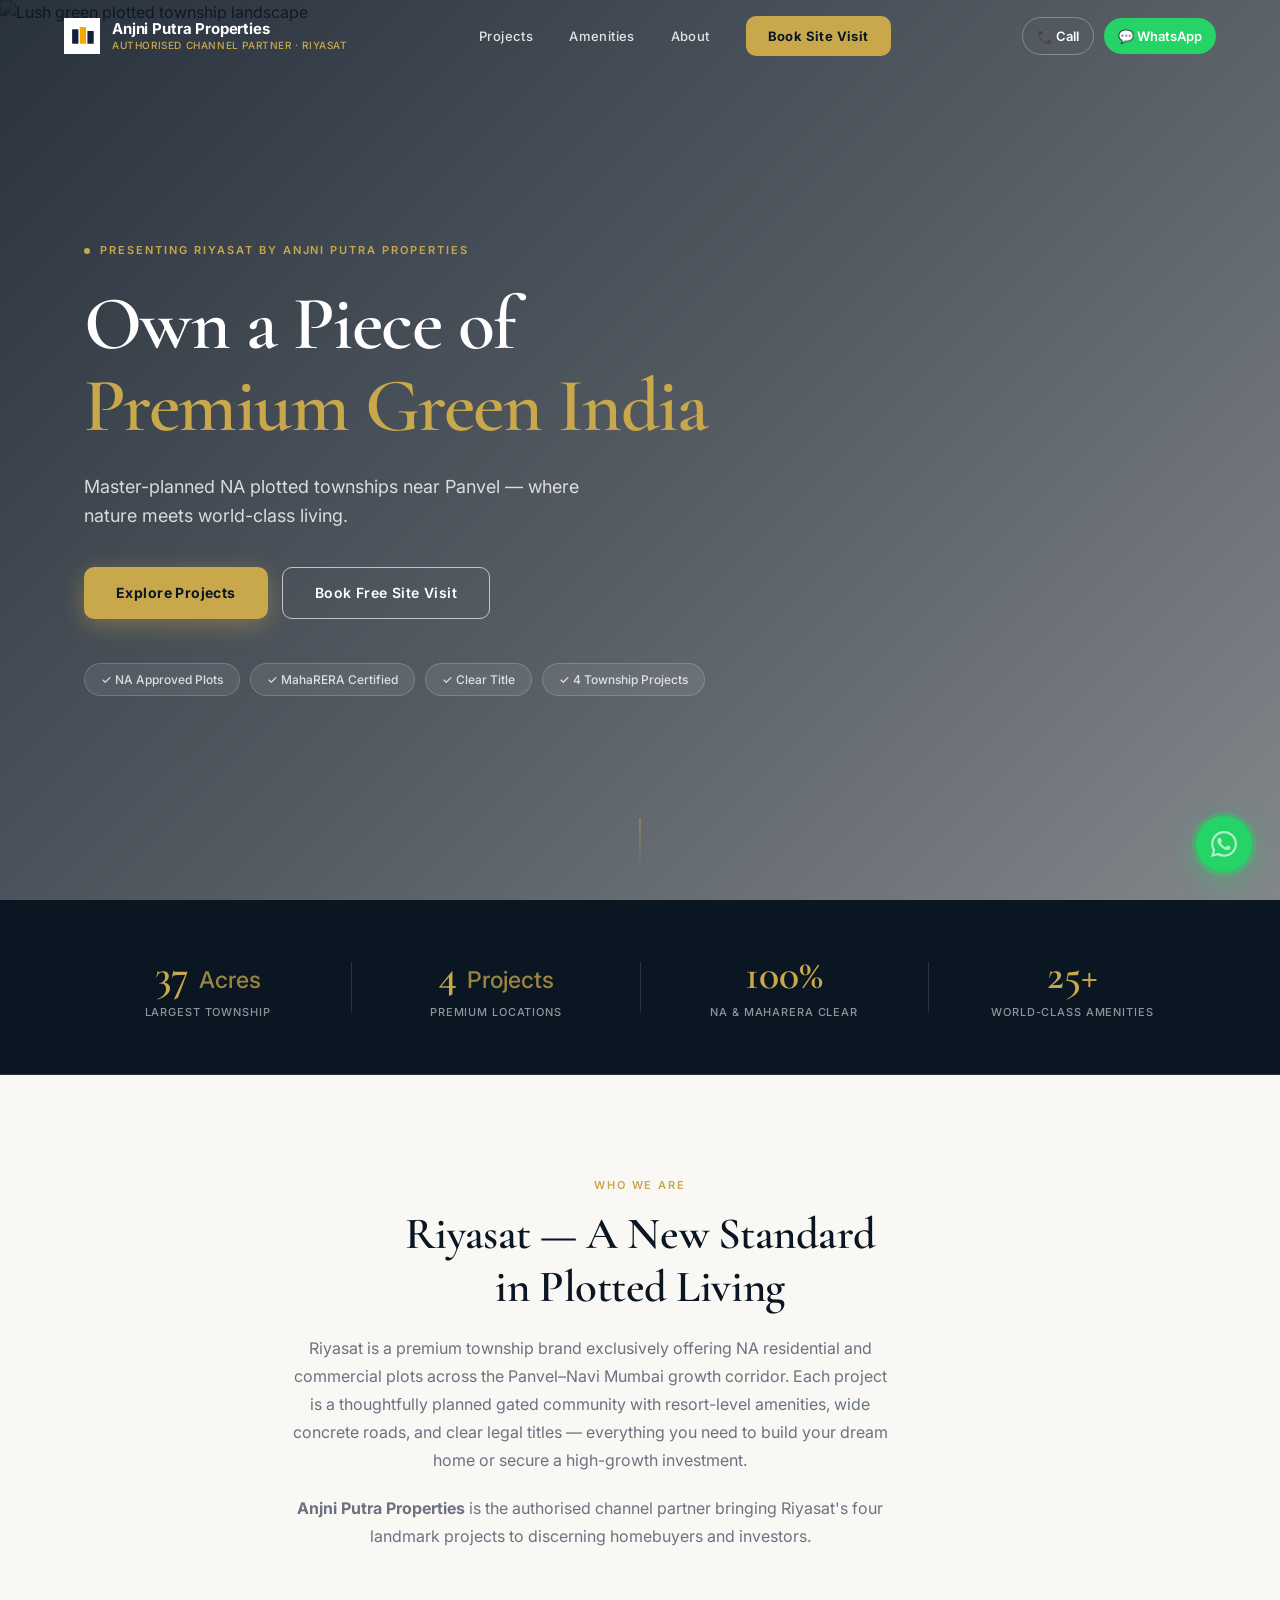
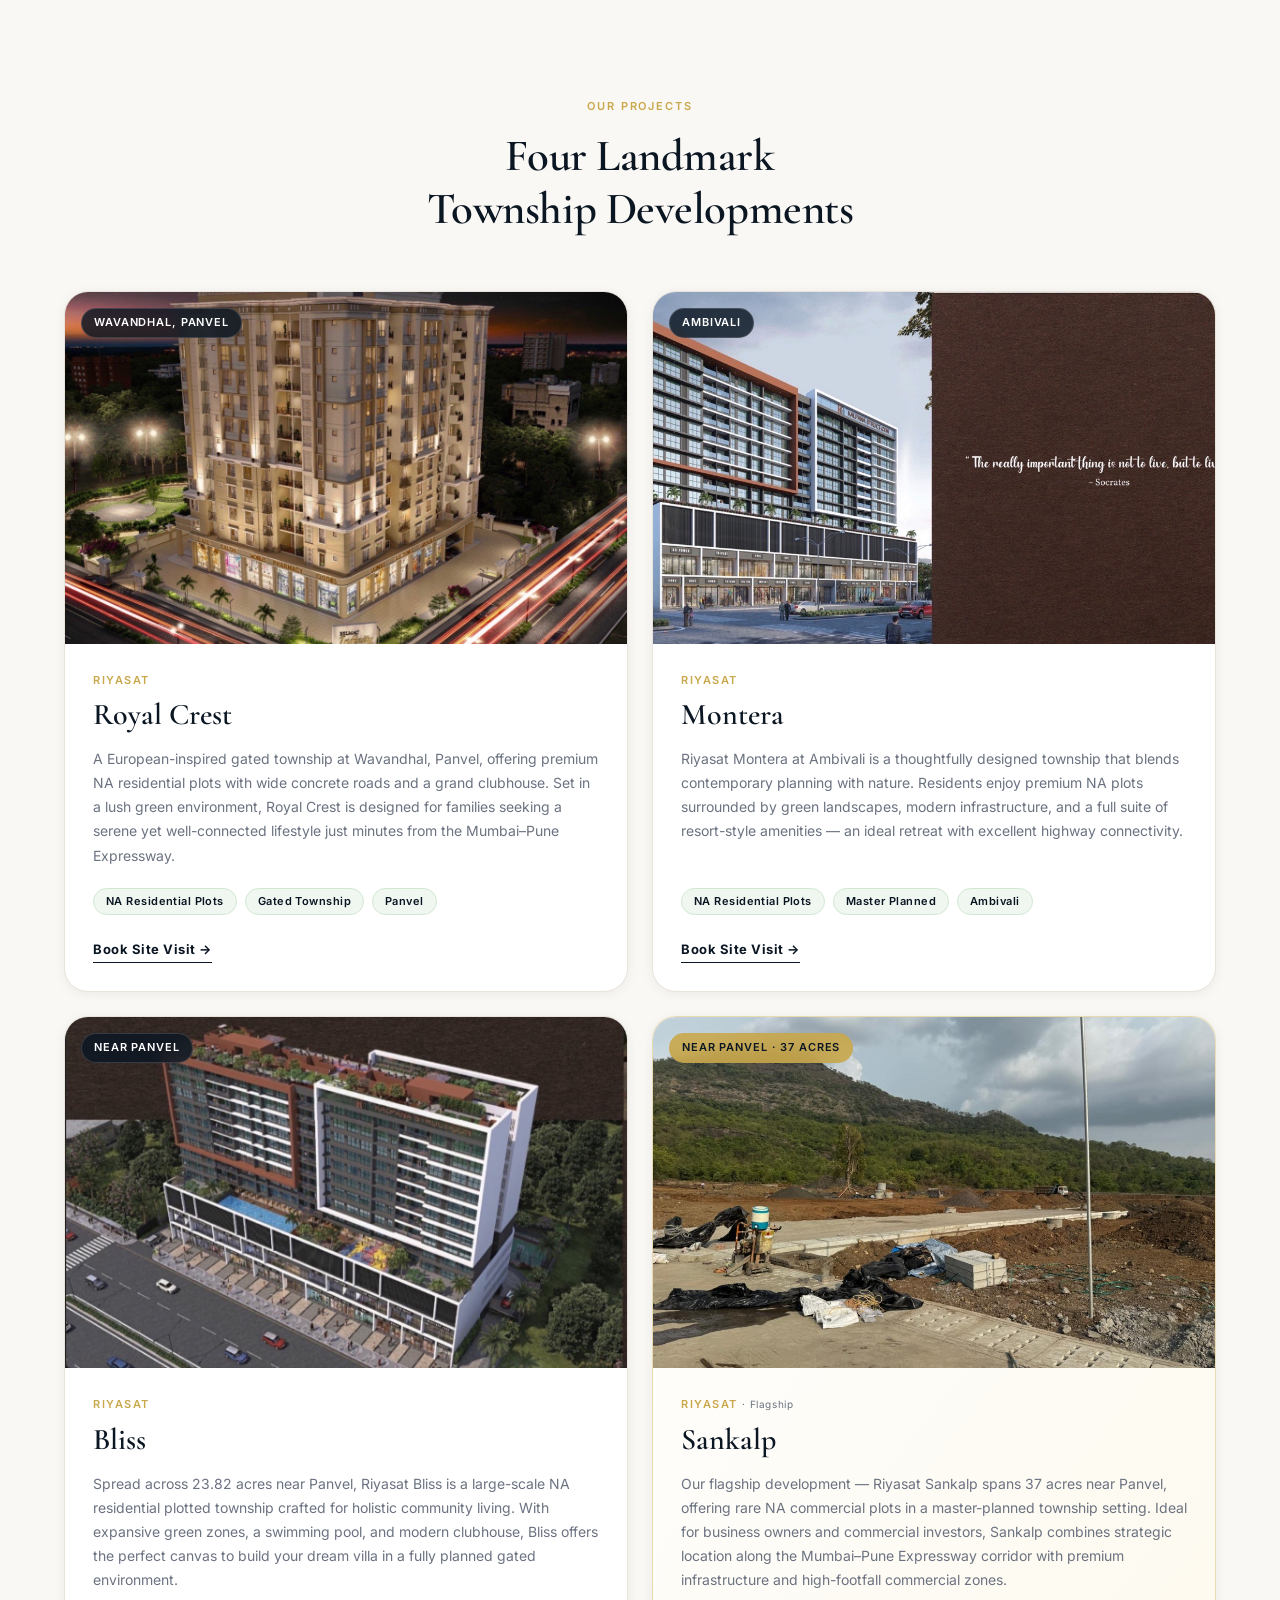
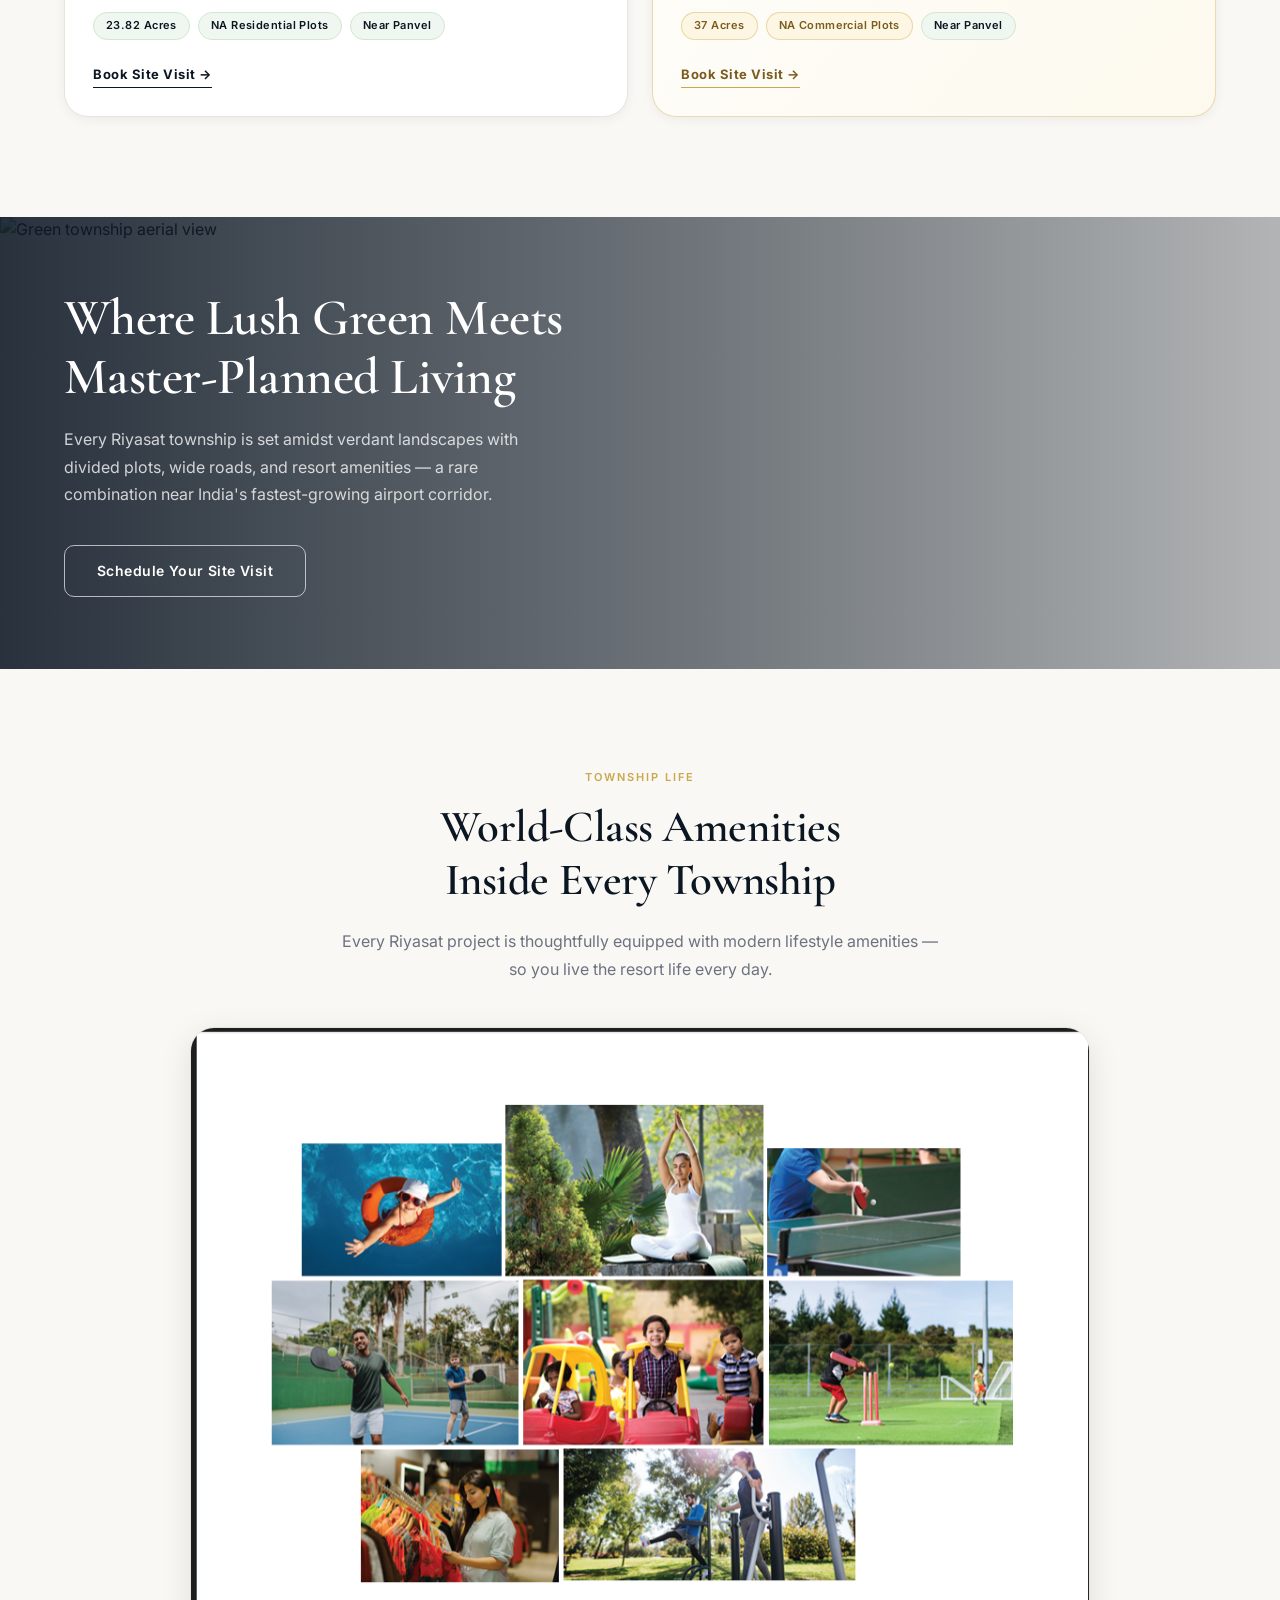
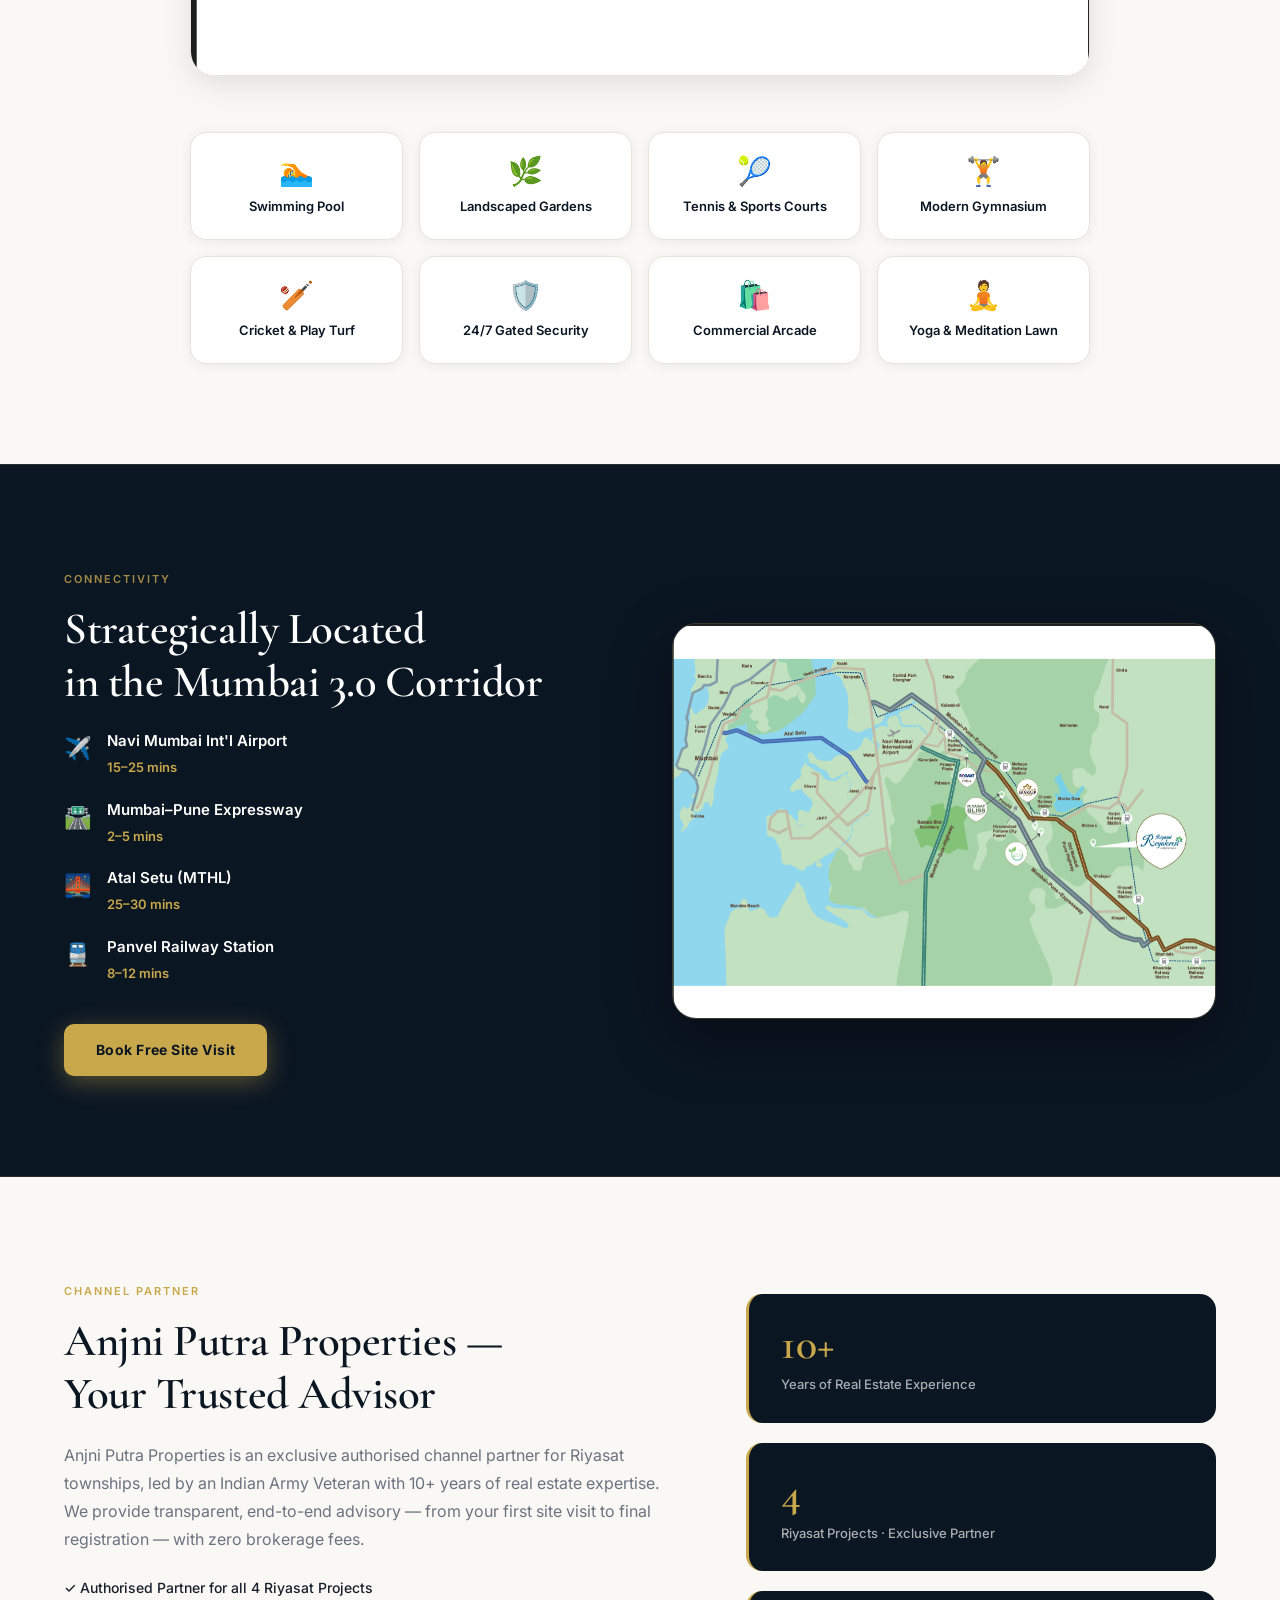
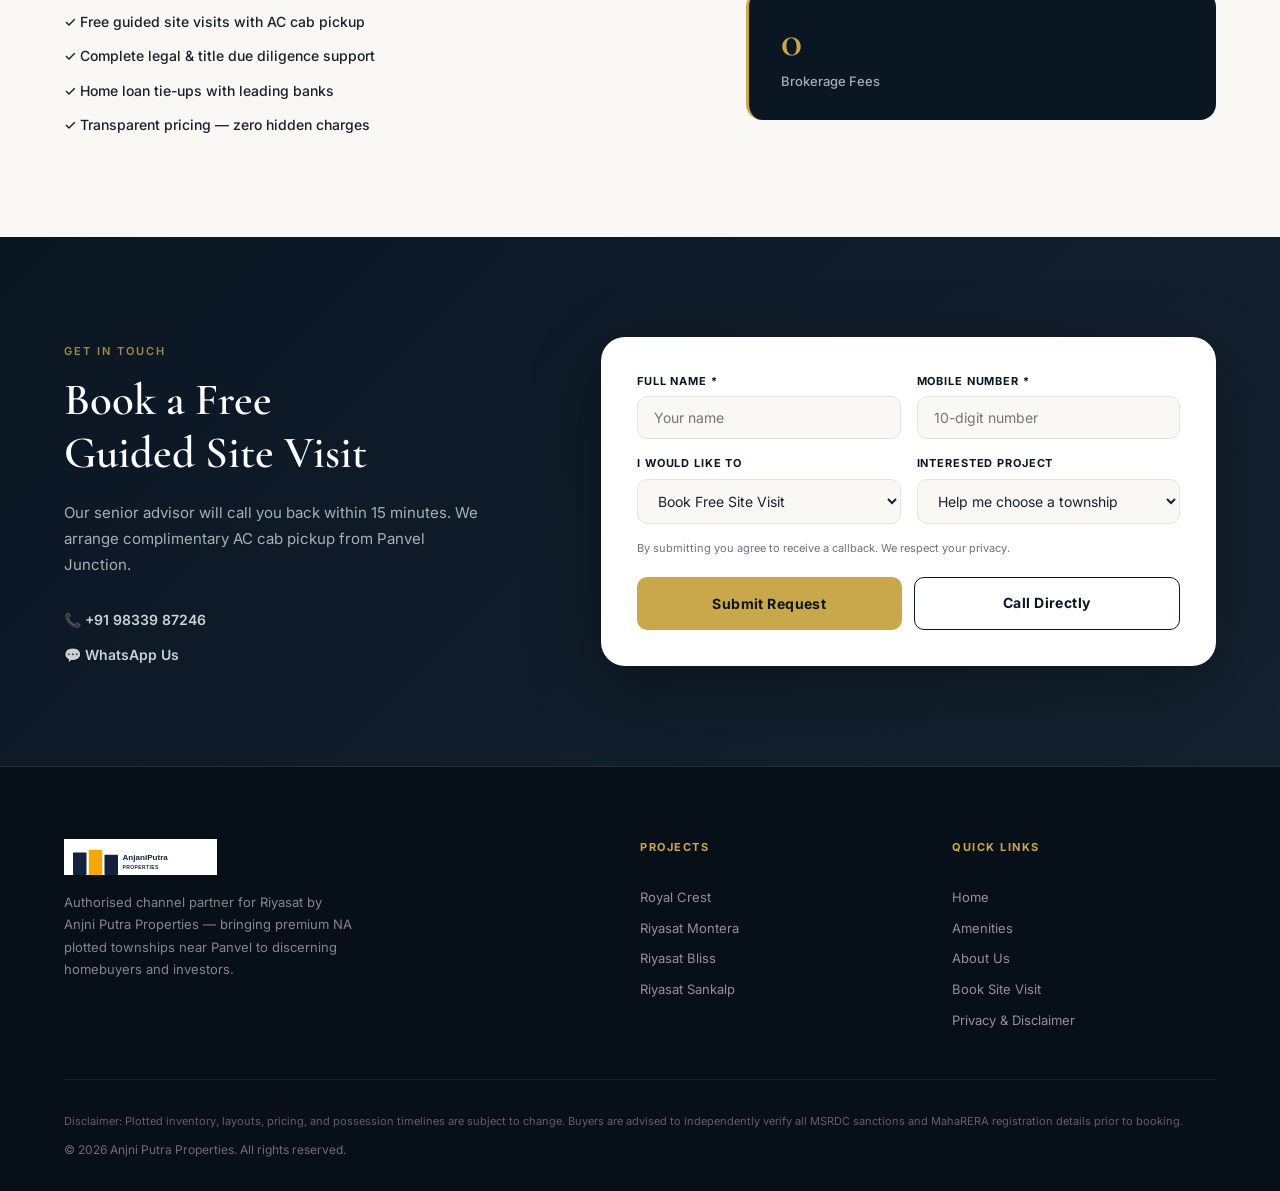
==== commit 3564c8ee: "made some UI changes" ====
--- a/site/index.html
+++ b/site/index.html
@@ -3,20 +3,20 @@
 <head>
   <meta charset="utf-8" />
   <meta name="viewport" content="width=device-width, initial-scale=1" />
-  <title>Residential & Commercial Plots in Panvel, Khalapur & Khopoli | AnjaniPutra Properties</title>
-  <meta name="description" content="Explore MahaRERA approved residential and commercial plots in 15 to 37-acre gated townships near Panvel, Khalapur & Khopoli along the Mumbai–Pune Expressway and Navi Mumbai Airport corridor. Book a free guided site visit with AC cab pickup.">
+  <title>Residential & Commercial Plots near Panvel | Anjni Putra Properties</title>
+  <meta name="description" content="Anjni Putra Properties presents Riyasat — a premium township brand offering MahaRERA approved NA residential & commercial plots near Panvel. Explore Royal Crest, Montera, Bliss & Sankalp.">
   <meta name="robots" content="index, follow">
   <link rel="canonical" href="https://YOUR-DOMAIN/">
-  <meta property="og:title" content="Residential & Commercial Plots near Panvel | AnjaniPutra Properties">
-  <meta property="og:description" content="MahaRERA approved gated townships with 25+ resort amenities near Navi Mumbai International Airport. Plots from ₹55 Lakhs to ₹2+ Crore.">
+  <meta property="og:title" content="Riyasat Townships | Anjni Putra Properties">
+  <meta property="og:description" content="Premium NA plotted developments near Panvel. 4 master-planned townships with world-class amenities. Book a free site visit today.">
   <meta property="og:type" content="website">
   <meta property="og:image" content="assets/img/custom/royalcrestplotsblueprint.png">
   <meta name="twitter:card" content="summary_large_image">
   <link rel="icon" type="image/svg+xml" href="assets/img/favicon.svg">
   <link rel="preconnect" href="https://fonts.googleapis.com"/>
   <link rel="preconnect" href="https://fonts.gstatic.com" crossorigin/>
-  <link href="https://fonts.googleapis.com/css2?family=Poppins:wght@400;500;600;700&display=swap" rel="stylesheet"/>
-  <link rel="stylesheet" href="assets/css/styles.css?v=20"/>
+  <link href="https://fonts.googleapis.com/css2?family=Cormorant+Garamond:wght@400;500;600;700&family=Inter:wght@300;400;500;600;700&display=swap" rel="stylesheet"/>
+  <link rel="stylesheet" href="assets/css/styles.css?v=60"/>
   <script defer src="assets/js/ga4.js?v=11"></script>
   <script>
     window.LEADS_ENDPOINT = 'https://script.google.com/macros/s/AKfycbzXzpmMhHXtO03wj_y_rt177tn6ojuuGHRlJhZeltVDMBV0ZfRVPfqxVixiLjJUBS54OA/exec';
@@ -30,499 +30,566 @@
   {
     "@context": "https://schema.org",
     "@type": "RealEstateAgent",
-    "name": "AnjaniPutra Properties",
-    "areaServed": ["Panvel", "Khalapur", "Khopoli", "Navi Mumbai", "Raigad"],
+    "name": "Anjni Putra Properties",
+    "areaServed": ["Panvel", "Khalapur", "Ambivali", "Navi Mumbai", "Raigad"],
     "telephone": "+919833987246",
     "url": "https://YOUR-DOMAIN/",
     "image": "assets/img/logo-full.svg",
-    "description": "Exclusive advisory for residential and commercial plotted developments in Panvel, Khalapur & Khopoli."
+    "description": "Exclusive channel partner for Riyasat premium NA plotted townships near Panvel."
   }
   </script>
 </head>
 <body>
 
-<!-- Header Navigation -->
-<header>
-  <div class="container navbar">
+<!-- ══════════════════ HEADER ══════════════════ -->
+<header id="site-header">
+  <div class="nav-container">
     <a class="brand" href="#home">
-      <img src="assets/img/logo-icon.svg" alt="AnjaniPutra Logo Icon" />
-      <div class="brand-title">
-        <span>AnjaniPutra Properties</span>
-        <span class="brand-sub">Residential &amp; Commercial Townships</span>
+      <img src="assets/img/logo-icon.svg" alt="Anjni Putra Properties Logo" />
+      <div class="brand-text">
+        <span class="brand-name">Anjni Putra Properties</span>
+        <span class="brand-tag">Authorised Channel Partner · Riyasat</span>
       </div>
     </a>
-    <nav>
-      <ul>
-        <li><a class="active" href="#home">Overview</a></li>
-        <li><a href="#plots">Townships &amp; Plots</a></li>
-        <li><a href="#masterplan">Master Blueprints</a></li>
-        <li><a href="#location">Connectivity</a></li>
-        <li><a href="#amenities">Amenities</a></li>
-        <li><a href="#how">Buying Process</a></li>
-        <li><a href="#about">About</a></li>
-        <li><a href="#contact">Site Visit</a></li>
+
+    <nav class="main-nav" id="main-nav">
+      <a href="#projects">Projects</a>
+      <a href="#amenities">Amenities</a>
+      <a href="#about">About</a>
+      <a href="#contact" class="nav-cta">Book Site Visit</a>
+    </nav>
+
+    <div class="header-right">
+      <a class="hdr-call" href="tel:+919833987246">📞 Call</a>
+      <a class="hdr-wa" target="_blank" rel="noopener" href="#"
+         data-wa="Hi, I am interested in Riyasat plots near Panvel. Please share details.">💬 WhatsApp</a>
+      <button class="hamburger" id="hamburger" aria-label="Menu">
+        <span></span><span></span><span></span>
+      </button>
+    </div>
+  </div>
+
+  <div class="mobile-nav" id="mobile-nav">
+    <a href="#projects" class="mob-link">Projects</a>
+    <a href="#amenities" class="mob-link">Amenities</a>
+    <a href="#about" class="mob-link">About</a>
+    <a href="#contact" class="mob-link mob-link--cta">Book Free Site Visit</a>
+  </div>
+</header>
+
+<!-- ══════════════════ HERO ══════════════════ -->
+<section id="home" class="hero-section">
+  <!-- Background: aerial green plots landscape -->
+  <div class="hero-bg">
+    <img
+      src="https://images.unsplash.com/photo-1500382017468-9049fed747ef?w=1600&q=80&auto=format&fit=crop"
+      alt="Lush green plotted township landscape"
+      class="hero-bg-img"
+      fetchpriority="high"
+    />
+    <div class="hero-overlay"></div>
+  </div>
+
+  <div class="hero-content">
+    <div class="hero-eyebrow">
+      <span class="dot"></span> Presenting Riyasat by Anjni Putra Properties
+    </div>
+    <h1 class="hero-title">
+      Own a Piece of<br/>
+      <span class="hero-title--gold">Premium Green India</span>
+    </h1>
+    <p class="hero-sub">
+      Master-planned NA plotted townships near Panvel — where nature meets world-class living.
+    </p>
+    <div class="hero-actions">
+      <a href="#projects" class="btn-hero-primary">Explore Projects</a>
+      <a href="#contact" class="btn-hero-outline">Book Free Site Visit</a>
+    </div>
+
+    <!-- Trust strip -->
+    <div class="hero-trust">
+      <div class="trust-pill">✓ NA Approved Plots</div>
+      <div class="trust-pill">✓ MahaRERA Certified</div>
+      <div class="trust-pill">✓ Clear Title</div>
+      <div class="trust-pill">✓ 4 Township Projects</div>
+    </div>
+  </div>
+
+  <!-- Scroll cue -->
+  <div class="scroll-cue">
+    <span></span>
+  </div>
+</section>
+
+<!-- ══════════════════ INTRO BAND ══════════════════ -->
+<section class="intro-band">
+  <div class="container">
+    <div class="intro-grid">
+      <div class="intro-stat">
+        <div class="intro-num">37 <span>Acres</span></div>
+        <div class="intro-label">Largest Township</div>
+      </div>
+      <div class="intro-divider"></div>
+      <div class="intro-stat">
+        <div class="intro-num">4 <span>Projects</span></div>
+        <div class="intro-label">Premium Locations</div>
+      </div>
+      <div class="intro-divider"></div>
+      <div class="intro-stat">
+        <div class="intro-num">100% <span></span></div>
+        <div class="intro-label">NA &amp; MahaRERA Clear</div>
+      </div>
+      <div class="intro-divider"></div>
+      <div class="intro-stat">
+        <div class="intro-num">25+ <span></span></div>
+        <div class="intro-label">World-Class Amenities</div>
+      </div>
+    </div>
+  </div>
+</section>
+
+<!-- ══════════════════ BRAND INTRO ══════════════════ -->
+<section class="brand-intro container">
+  <div class="brand-intro-inner">
+    <div class="section-eyebrow">Who We Are</div>
+    <h2 class="section-title">Riyasat — A New Standard<br/>in Plotted Living</h2>
+    <p class="section-body">
+      Riyasat is a premium township brand exclusively offering NA residential and commercial plots across the Panvel–Navi Mumbai growth corridor. Each project is a thoughtfully planned gated community with resort-level amenities, wide concrete roads, and clear legal titles — everything you need to build your dream home or secure a high-growth investment.
+    </p>
+    <p class="section-body">
+      <strong>Anjni Putra Properties</strong> is the authorised channel partner bringing Riyasat's four landmark projects to discerning homebuyers and investors.
+    </p>
+  </div>
+</section>
+
+<!-- ══════════════════ PROJECTS ══════════════════ -->
+<section id="projects" class="projects-section">
+  <div class="container">
+    <div class="section-eyebrow center">Our Projects</div>
+    <h2 class="section-title center">Four Landmark<br/>Township Developments</h2>
+
+    <div class="projects-grid">
+
+      <!-- PROJECT 1 — Royal Crest -->
+      <div class="proj-card" data-index="0">
+        <div class="proj-img-wrap">
+          <img
+            src="assets/img/project1/image1.jpg"
+            alt="Royal Crest — Wavandhal Panvel NA Residential Plots"
+            class="proj-img"
+            loading="lazy"
+          />
+          <div class="proj-badge">Wavandhal, Panvel</div>
+          <div class="proj-overlay">
+            <a href="#contact" class="proj-overlay-btn" data-proj="Royal Crest">Enquire Now</a>
+          </div>
+        </div>
+        <div class="proj-body">
+          <div class="proj-brand">Riyasat</div>
+          <h3 class="proj-name">Royal Crest</h3>
+          <p class="proj-desc">
+            A European-inspired gated township at Wavandhal, Panvel, offering premium NA residential plots with wide concrete roads and a grand clubhouse. Set in a lush green environment, Royal Crest is designed for families seeking a serene yet well-connected lifestyle just minutes from the Mumbai–Pune Expressway.
+          </p>
+          <div class="proj-tags">
+            <span class="proj-tag">NA Residential Plots</span>
+            <span class="proj-tag">Gated Township</span>
+            <span class="proj-tag">Panvel</span>
+          </div>
+          <a href="#contact" class="proj-cta" data-proj="Royal Crest">Book Site Visit →</a>
+        </div>
+      </div>
+
+      <!-- PROJECT 2 — Montera -->
+      <div class="proj-card" data-index="1">
+        <div class="proj-img-wrap">
+          <img
+            src="assets/img/project2/image1.jpg"
+            alt="Riyasat Montera — Ambivali NA Residential Plots"
+            class="proj-img"
+            loading="lazy"
+          />
+          <div class="proj-badge">Ambivali</div>
+          <div class="proj-overlay">
+            <a href="#contact" class="proj-overlay-btn" data-proj="Riyasat Montera">Enquire Now</a>
+          </div>
+        </div>
+        <div class="proj-body">
+          <div class="proj-brand">Riyasat</div>
+          <h3 class="proj-name">Montera</h3>
+          <p class="proj-desc">
+            Riyasat Montera at Ambivali is a thoughtfully designed township that blends contemporary planning with nature. Residents enjoy premium NA plots surrounded by green landscapes, modern infrastructure, and a full suite of resort-style amenities — an ideal retreat with excellent highway connectivity.
+          </p>
+          <div class="proj-tags">
+            <span class="proj-tag">NA Residential Plots</span>
+            <span class="proj-tag">Master Planned</span>
+            <span class="proj-tag">Ambivali</span>
+          </div>
+          <a href="#contact" class="proj-cta" data-proj="Riyasat Montera">Book Site Visit →</a>
+        </div>
+      </div>
+
+      <!-- PROJECT 3 — Bliss -->
+      <div class="proj-card" data-index="2">
+        <div class="proj-img-wrap">
+          <img
+            src="assets/img/project3/image1.jpg"
+            alt="Riyasat Bliss — 23.82 Acre Township near Panvel"
+            class="proj-img"
+            loading="lazy"
+          />
+          <div class="proj-badge">Near Panvel</div>
+          <div class="proj-overlay">
+            <a href="#contact" class="proj-overlay-btn" data-proj="Riyasat Bliss">Enquire Now</a>
+          </div>
+        </div>
+        <div class="proj-body">
+          <div class="proj-brand">Riyasat</div>
+          <h3 class="proj-name">Bliss</h3>
+          <p class="proj-desc">
+            Spread across 23.82 acres near Panvel, Riyasat Bliss is a large-scale NA residential plotted township crafted for holistic community living. With expansive green zones, a swimming pool, and modern clubhouse, Bliss offers the perfect canvas to build your dream villa in a fully planned gated environment.
+          </p>
+          <div class="proj-tags">
+            <span class="proj-tag">23.82 Acres</span>
+            <span class="proj-tag">NA Residential Plots</span>
+            <span class="proj-tag">Near Panvel</span>
+          </div>
+          <a href="#contact" class="proj-cta" data-proj="Riyasat Bliss">Book Site Visit →</a>
+        </div>
+      </div>
+
+      <!-- PROJECT 4 — Sankalp -->
+      <div class="proj-card proj-card--featured" data-index="3">
+        <div class="proj-img-wrap">
+          <img
+            src="assets/img/custom/plot-site-roads.jpg"
+            alt="Riyasat Sankalp — 37 Acre Commercial NA Plots near Panvel"
+            class="proj-img"
+            loading="lazy"
+          />
+          <div class="proj-badge proj-badge--gold">Near Panvel · 37 Acres</div>
+          <div class="proj-overlay">
+            <a href="#contact" class="proj-overlay-btn" data-proj="Riyasat Sankalp">Enquire Now</a>
+          </div>
+        </div>
+        <div class="proj-body">
+          <div class="proj-brand">Riyasat <span class="proj-brand--featured">· Flagship</span></div>
+          <h3 class="proj-name">Sankalp</h3>
+          <p class="proj-desc">
+            Our flagship development — Riyasat Sankalp spans 37 acres near Panvel, offering rare NA commercial plots in a master-planned township setting. Ideal for business owners and commercial investors, Sankalp combines strategic location along the Mumbai–Pune Expressway corridor with premium infrastructure and high-footfall commercial zones.
+          </p>
+          <div class="proj-tags">
+            <span class="proj-tag proj-tag--gold">37 Acres</span>
+            <span class="proj-tag proj-tag--gold">NA Commercial Plots</span>
+            <span class="proj-tag">Near Panvel</span>
+          </div>
+          <a href="#contact" class="proj-cta proj-cta--gold" data-proj="Riyasat Sankalp">Book Site Visit →</a>
+        </div>
+      </div>
+
+    </div><!-- /projects-grid -->
+  </div>
+</section>
+
+<!-- ══════════════════ NATURE STRIP ══════════════════ -->
+<section class="nature-strip">
+  <div class="nature-strip-bg">
+    <img
+      src="https://images.unsplash.com/photo-1501854140801-50d01698950b?w=1600&q=80&auto=format&fit=crop"
+      alt="Green township aerial view"
+      loading="lazy"
+    />
+    <div class="nature-strip-overlay"></div>
+  </div>
+  <div class="nature-strip-content container">
+    <h2 class="nature-title">Where Lush Green Meets<br/>Master-Planned Living</h2>
+    <p class="nature-sub">Every Riyasat township is set amidst verdant landscapes with divided plots, wide roads, and resort amenities — a rare combination near India's fastest-growing airport corridor.</p>
+    <a href="#contact" class="btn-hero-outline nature-cta">Schedule Your Site Visit</a>
+  </div>
+</section>
+
+<!-- ══════════════════ AMENITIES ══════════════════ -->
+<section id="amenities" class="amenities-section container">
+  <div class="section-eyebrow center">Township Life</div>
+  <h2 class="section-title center">World-Class Amenities<br/>Inside Every Township</h2>
+  <p class="section-body center">Every Riyasat project is thoughtfully equipped with modern lifestyle amenities — so you live the resort life every day.</p>
+
+  <div class="amenities-visual">
+    <img
+      src="assets/img/custom/amenities2.png"
+      alt="Riyasat Township Amenities — Swimming Pool, Gardens, Sports Courts"
+      class="amenities-img"
+      loading="lazy"
+    />
+  </div>
+
+  <div class="amenities-grid">
+    <div class="amenity-card">
+      <div class="amenity-icon">🏊</div>
+      <div class="amenity-name">Swimming Pool</div>
+    </div>
+    <div class="amenity-card">
+      <div class="amenity-icon">🌿</div>
+      <div class="amenity-name">Landscaped Gardens</div>
+    </div>
+    <div class="amenity-card">
+      <div class="amenity-icon">🎾</div>
+      <div class="amenity-name">Tennis & Sports Courts</div>
+    </div>
+    <div class="amenity-card">
+      <div class="amenity-icon">🏋️</div>
+      <div class="amenity-name">Modern Gymnasium</div>
+    </div>
+    <div class="amenity-card">
+      <div class="amenity-icon">🏏</div>
+      <div class="amenity-name">Cricket & Play Turf</div>
+    </div>
+    <div class="amenity-card">
+      <div class="amenity-icon">🛡️</div>
+      <div class="amenity-name">24/7 Gated Security</div>
+    </div>
+    <div class="amenity-card">
+      <div class="amenity-icon">🛍️</div>
+      <div class="amenity-name">Commercial Arcade</div>
+    </div>
+    <div class="amenity-card">
+      <div class="amenity-icon">🧘</div>
+      <div class="amenity-name">Yoga & Meditation Lawn</div>
+    </div>
+  </div>
+</section>
+
+<!-- ══════════════════ LOCATION ══════════════════ -->
+<section class="location-section">
+  <div class="container location-inner">
+    <div class="location-text">
+      <div class="section-eyebrow">Connectivity</div>
+      <h2 class="section-title white">Strategically Located<br/>in the Mumbai 3.0 Corridor</h2>
+      <div class="location-items">
+        <div class="loc-item">
+          <span class="loc-icon">✈️</span>
+          <div>
+            <div class="loc-name">Navi Mumbai Int'l Airport</div>
+            <div class="loc-time">15–25 mins</div>
+          </div>
+        </div>
+        <div class="loc-item">
+          <span class="loc-icon">🛣️</span>
+          <div>
+            <div class="loc-name">Mumbai–Pune Expressway</div>
+            <div class="loc-time">2–5 mins</div>
+          </div>
+        </div>
+        <div class="loc-item">
+          <span class="loc-icon">🌉</span>
+          <div>
+            <div class="loc-name">Atal Setu (MTHL)</div>
+            <div class="loc-time">25–30 mins</div>
+          </div>
+        </div>
+        <div class="loc-item">
+          <span class="loc-icon">🚆</span>
+          <div>
+            <div class="loc-name">Panvel Railway Station</div>
+            <div class="loc-time">8–12 mins</div>
+          </div>
+        </div>
+      </div>
+      <a href="#contact" class="btn-hero-primary loc-cta">Book Free Site Visit</a>
+    </div>
+    <div class="location-map">
+      <img
+        src="assets/img/custom/amenites.png"
+        alt="Riyasat Township Location Connectivity Map near Panvel"
+        loading="lazy"
+      />
+    </div>
+  </div>
+</section>
+
+<!-- ══════════════════ ABOUT ══════════════════ -->
+<section id="about" class="about-section container">
+  <div class="about-inner">
+    <div class="about-text">
+      <div class="section-eyebrow">Channel Partner</div>
+      <h2 class="section-title">Anjni Putra Properties —<br/>Your Trusted Advisor</h2>
+      <p class="section-body">
+        Anjni Putra Properties is an exclusive authorised channel partner for Riyasat townships, led by an Indian Army Veteran with 10+ years of real estate expertise. We provide transparent, end-to-end advisory — from your first site visit to final registration — with zero brokerage fees.
+      </p>
+      <ul class="about-list">
+        <li>✓ Authorised Partner for all 4 Riyasat Projects</li>
+        <li>✓ Free guided site visits with AC cab pickup</li>
+        <li>✓ Complete legal &amp; title due diligence support</li>
+        <li>✓ Home loan tie-ups with leading banks</li>
+        <li>✓ Transparent pricing — zero hidden charges</li>
       </ul>
-    </nav>
-    <div class="header-actions">
-      <a class="header-btn-call" href="tel:+919833987246" data-call data-where="header">📞 Call Now</a>
-      <a class="header-btn-wa" target="_blank" rel="noopener" href="#" data-where="header"
-         data-wa="Hi, I am looking for residential/commercial plots near Panvel. Please share available options.">💬 WhatsApp</a>
-    </div>
-    <button id="menuToggle" class="menu-toggle" aria-controls="mobileMenu" aria-expanded="false">Menu ☰</button>
-  </div>
-  <div id="mobileMenu" class="mobile-menu">
-    <div class="container">
-      <a href="#home">Overview</a>
-      <a href="#plots">Townships &amp; Plots</a>
-      <a href="#masterplan">Master Blueprints</a>
-      <a href="#location">Location &amp; Connectivity</a>
-      <a href="#amenities">25+ Amenities</a>
-      <a href="#how">How Buying Works</a>
-      <a href="#about">About Us</a>
-      <a href="#contact">Book Free Site Visit</a>
-    </div>
-  </div>
-</header>
-
-<!-- Main Container -->
-<main>
-  <!-- Hero Section (Start of User Journey) -->
-  <section id="home" class="hero-wrapper bleed">
-    <div class="section-inner hero-content">
-      <div class="hero-text-col">
-        <div class="hero-pill-badge">🏛️ MahaRERA Approved • Mumbai 3.0 Corridor</div>
-        <h1 class="hero-heading">Residential &amp; Commercial Plots Near <span>Panvel</span></h1>
-        <p class="hero-desc">
-          Explore 15 to 37-acre master-planned gated layouts in <strong>Panvel, Khalapur &amp; Khopoli</strong> along the Mumbai–Pune Expressway and upcoming Navi Mumbai Airport corridor. 100% clear title, Collector NA sanctioned, with 25+ world-class resort amenities.
-        </p>
-        <div class="hero-cta-group">
-          <a class="cta-gold" href="#plots">🔍 Explore Available Plots</a>
-          <a class="cta-outline-white" href="#masterplan">📐 View Master Blueprints</a>
-          <a class="cta-wa-green" target="_blank" rel="noopener" href="#" data-where="hero"
-             data-wa="Hi, I would like to book a site visit for plots near Panvel. Please share available dates.">Book Free Site Visit</a>
-        </div>
-        <!-- Stats Counter Strip -->
-        <div class="stats-bar">
-          <div class="stat-box">
-            <div class="stat-num">15–37</div>
-            <div class="stat-label">Acre Master Townships</div>
-          </div>
-          <div class="stat-box">
-            <div class="stat-num">100%</div>
-            <div class="stat-label">Clear Title &amp; MahaRERA</div>
-          </div>
-          <div class="stat-box">
-            <div class="stat-num">15 Mins</div>
-            <div class="stat-label">To Navi Mumbai Airport</div>
-          </div>
-          <div class="stat-box">
-            <div class="stat-num">₹55 L+</div>
-            <div class="stat-label">Investment &amp; Villa Plots</div>
-          </div>
-        </div>
-      </div>
-      <div class="hero-visual-col">
-        <div class="hero"><div class="slide"></div></div>
-      </div>
-    </div>
-  </section>
-
-  <!-- Filter & Project Listings Section -->
-  <section id="plots" class="section container">
-    <div class="filter-card">
-      <div class="filter-header">
-        <h3 class="filter-title"><span>🎯</span> Filter Residential &amp; Commercial Plots</h3>
-        <span id="resultCount" class="small muted">Loading verified developments…</span>
-      </div>
-      <div id="plotFilters" class="filters">
-        <!-- Plot Type Filter -->
-        <div class="filter-item">
-          <label for="fType">Plot Type</label>
-          <select id="fType">
-            <option value="">All plot types</option>
-            <option value="Residential">Residential Plots</option>
-            <option value="Commercial">Commercial Plots</option>
-            <option value="Villa Plots">Villa Plots</option>
-            <option value="NA Plots">NA Plots</option>
-          </select>
-        </div>
-        <!-- Location Filter -->
-        <div class="filter-item">
-          <label for="fLocation">Location</label>
-          <select id="fLocation">
-            <option value="">All locations</option>
-            <option value="Panvel">Panvel</option>
-            <option value="Khalapur">Khalapur</option>
-            <option value="Khopoli">Khopoli</option>
-          </select>
-        </div>
-        <!-- Budget Filter -->
-        <div class="filter-item">
-          <label for="fBudget">Budget</label>
-          <select id="fBudget">
-            <option value="">Any budget</option>
-            <option value="-5500000">Up to ₹55 Lakhs</option>
-            <option value="-10000000">Up to ₹1 Crore</option>
-            <option value="-12500000">Up to ₹1.25 Crore</option>
-            <option value="-15000000">Up to ₹1.50 Crore</option>
-            <option value="-17500000">Up to ₹1.75 Crore</option>
-            <option value="-20000000">Up to ₹2 Crore</option>
-            <option value="20000000-">Above ₹2 Crore</option>
-          </select>
-        </div>
-        <!-- Project Status Filter -->
-        <div class="filter-item">
-          <label for="fStatus">Project Status</label>
-          <select id="fStatus">
-            <option value="">Any status</option>
-            <option value="Under Construction">Under Construction</option>
-            <option value="Pre-launch">Pre-launch</option>
-            <option value="Ready for Registration">Ready for Registration</option>
-          </select>
-        </div>
-        <!-- Plot Size Filter -->
-        <div class="filter-item">
-          <label for="fSize">Plot Size</label>
-          <select id="fSize">
-            <option value="">Any size</option>
-            <option value="-1200">Up to 1,200 sq ft</option>
-            <option value="1200-2000">1,200 – 2,000 sq ft</option>
-            <option value="2000-3000">2,000 – 3,000 sq ft</option>
-            <option value="3000-">Above 3,000 sq ft</option>
-          </select>
-        </div>
-        <div class="filter-actions">
-          <button id="clearFilters" type="button" class="btn-outline">Clear Filters</button>
-        </div>
-      </div>
-    </div>
-
-    <!-- Active Grid -->
-    <div id="grid" class="grid"></div>
-    <p class="note">All plotted layouts are MSRDC sanctioned and MahaRERA approved. Sanctioned blueprints, 7/12 extracts, demarcations and bank loan pre-approvals are shared directly upon enquiry.</p>
-  </section>
-
-  <!-- Interactive Master Blueprint & Layout Section -->
-  <section id="masterplan" class="section container">
-    <div class="section-head">
-      <div>
-        <h2 class="section-title">Sanctioned Master Blueprints &amp; Layout Plans</h2>
-        <p class="section-sub">Inspect verified layout demarcations featuring wide concrete roads, luxury clubhouses, active sports courts, and high-footfall commercial zones.</p>
-      </div>
-    </div>
-    <div class="blueprint-section">
-      <div class="blueprint-grid">
-        <div class="blueprint-preview">
-          <img src="assets/img/custom/royalcrestplotsblueprint.png" alt="Riyasat Royalcrest Master Layout Blueprint" loading="lazy">
-          <a class="blueprint-overlay-btn" href="assets/img/custom/royalcrestplotsblueprint.png" target="_blank" rel="noopener">🔍 View High-Res Blueprint</a>
-        </div>
-        <div class="blueprint-info">
-          <h3>Riyasat Royalcrest Master Plan</h3>
-          <p class="small muted">15-Acre Gated European Plotted Township (207 Demarcated Plots)</p>
-          <div class="legend-grid">
-            <div class="legend-item"><span class="legend-dot legend-green"></span> Residential Villa Plots (1–207)</div>
-            <div class="legend-item"><span class="legend-dot legend-purple"></span> Commercial High-Street Plots</div>
-            <div class="legend-item"><span class="legend-dot legend-blue"></span> Grand Clubhouse &amp; Pool Zone</div>
-            <div class="legend-item"><span class="legend-dot legend-gold"></span> Tennis Court &amp; Cricket Turf</div>
-          </div>
-          <div class="download-docs-row">
-            <a class="doc-card" href="assets/docs/royalcrestblueprint.pdf" target="_blank" rel="noopener">
-              <div>
-                <div class="doc-title">Royalcrest Sanctioned Layout Plan</div>
-                <div class="doc-sub">Official MSRDC Sanctioned PDF Blueprint</div>
-              </div>
-              <span class="doc-icon">⬇</span>
-            </a>
-            <a class="doc-card" href="assets/docs/Royalcrest brochure Mobile view.pdf" target="_blank" rel="noopener">
-              <div>
-                <div class="doc-title">Royalcrest Township Brochure</div>
-                <div class="doc-sub">Complete Project Amenities &amp; Master Plan</div>
-              </div>
-              <span class="doc-icon">⬇</span>
-            </a>
-            <a class="doc-card" href="assets/docs/royalblissblueprint.pdf" target="_blank" rel="noopener">
-              <div>
-                <div class="doc-title">Riyasat Bliss Sanctioned Blueprint</div>
-                <div class="doc-sub">23.82-Acre Panvel Nature Layout</div>
-              </div>
-              <span class="doc-icon">⬇</span>
-            </a>
-          </div>
-        </div>
-      </div>
-    </div>
-  </section>
-
-  <!-- Strategic Location Advantage & Connectivity Section -->
-  <section id="location" class="section bleed">
-    <div class="section-inner location-section">
-      <div class="section-head" style="margin-bottom:12px">
-        <div>
-          <h2 class="section-title" style="color:#fff">Strategic Location Advantage</h2>
-          <p class="section-sub" style="color:rgba(255,255,255,.8)">Prime epicenter of the Mumbai 3.0 corridor connecting Panvel, Navi Mumbai International Airport, and the Mumbai–Pune Expressway.</p>
-        </div>
-      </div>
-      <div class="location-grid">
-        <div class="location-map-wrap">
-          <img src="assets/img/custom/amenites.png" alt="Strategic Regional Connectivity Map Panvel Khalapur Khopoli" loading="lazy">
-        </div>
-        <div class="location-details-col">
-          <div class="location-times">
-            <div class="time-card">
-              <span class="time-place">✈️ Navi Mumbai Int'l Airport (NMIA)</span>
-              <span class="time-dur">15–25 Mins</span>
-              <span class="time-desc">Direct expressway and coastal road connectivity</span>
-            </div>
-            <div class="time-card">
-              <span class="time-place">🌉 Atal Setu (MTHL)</span>
-              <span class="time-dur">25–30 Mins</span>
-              <span class="time-desc">Effortless access to South Mumbai (Sewri-Nhava Sheva)</span>
-            </div>
-            <div class="time-card">
-              <span class="time-place">🛣️ Mumbai–Pune Expressway &amp; NH-48</span>
-              <span class="time-dur">2–5 Mins</span>
-              <span class="time-desc">Immediate junction access with zero traffic bottlenecks</span>
-            </div>
-            <div class="time-card">
-              <span class="time-place">🚆 Panvel &amp; Chowk Railway Stations</span>
-              <span class="time-dur">8–12 Mins</span>
-              <span class="time-desc">Suburban local and inter-city rail network</span>
-            </div>
-            <div class="time-card">
-              <span class="time-place">🎢 Imagicaa Theme Park &amp; Resorts</span>
-              <span class="time-dur">12 Mins</span>
-              <span class="time-desc">Premier hospitality and entertainment hub</span>
-            </div>
-            <div class="time-card">
-              <span class="time-place">🏙️ Hiranandani Fortune City &amp; NAINA</span>
-              <span class="time-dur">10 Mins</span>
-              <span class="time-desc">Upcoming major corporate and IT investment hub</span>
-            </div>
-          </div>
-          <div style="margin-top:20px;display:flex;gap:12px;flex-wrap:wrap">
-            <a class="cta-gold" href="#contact" data-book-visit>Book VIP Site Visit (Free AC Cab)</a>
-            <a class="cta-wa-green" target="_blank" rel="noopener" href="#" data-where="location"
-               data-wa="Hi, please share the exact Google Maps location for the plotted townships near Panvel.">📍 Get GPS Directions</a>
-          </div>
-        </div>
-      </div>
-    </div>
-  </section>
-
-  <!-- 25+ Lifestyle Amenities Section -->
-  <section id="amenities" class="section container">
-    <div class="section-head">
-      <div>
-        <h2 class="section-title">25+ World-Class Township Amenities</h2>
-        <p class="section-sub">Experience resort-style plotted living with integrated lifestyle, fitness, community, and commercial facilities inside each gated development.</p>
-      </div>
-    </div>
-    <div class="amenities-section">
-      <div class="amenities-hero">
-        <img src="assets/img/custom/amenities2.png" alt="Plotted Township Lifestyle Amenities Collage" loading="lazy">
-      </div>
-      <div class="amenities-tiles">
-        <div class="amenity-tile">
-          <div class="amenity-icon">🏊</div>
-          <div class="amenity-label">Resort Swimming Pool &amp; Kids Splash Deck</div>
-        </div>
-        <div class="amenity-tile">
-          <div class="amenity-icon">🎾</div>
-          <div class="amenity-label">Tennis &amp; Pickleball Courts</div>
-        </div>
-        <div class="amenity-tile">
-          <div class="amenity-icon">🧘</div>
-          <div class="amenity-label">Zen Yoga Lawn &amp; Meditation Pavilion</div>
-        </div>
-        <div class="amenity-tile">
-          <div class="amenity-icon">🏏</div>
-          <div class="amenity-label">Box Cricket Turf &amp; Practice Nets</div>
-        </div>
-        <div class="amenity-tile">
-          <div class="amenity-icon">🏓</div>
-          <div class="amenity-label">Clubhouse with Indoor Sports &amp; TT</div>
-        </div>
-        <div class="amenity-tile">
-          <div class="amenity-icon">🛍️</div>
-          <div class="amenity-label">High-Street Retail &amp; Commercial Arcade</div>
-        </div>
-        <div class="amenity-tile">
-          <div class="amenity-icon">🏃</div>
-          <div class="amenity-label">Open-Air Calisthenics Gym &amp; Jogging Track</div>
-        </div>
-        <div class="amenity-tile">
-          <div class="amenity-icon">🛡️</div>
-          <div class="amenity-label">3-Tier Gated Security &amp; 24/7 CCTV</div>
-        </div>
-      </div>
-    </div>
-  </section>
-
-  <!-- The 4-Step Homebuyer Journey -->
-  <section id="how" class="section container">
-    <div class="section-head">
-      <div>
-        <h2 class="section-title">How Buying a Plot with Us Works</h2>
-        <p class="section-sub">We make land ownership straightforward, transparent, and completely verified from first consultation to final deed registration.</p>
-      </div>
-    </div>
-    <ol class="steps">
-      <li>
-        <span class="step-no">1</span>
-        <h3>Shortlist Townships</h3>
-        <p>Filter by location (Panvel, Khalapur, Khopoli), plot type (residential villa or commercial), and budget from ₹55 L to ₹2+ Cr.</p>
-      </li>
-      <li>
-        <span class="step-no">2</span>
-        <h3>Guided VIP Site Visit</h3>
-        <p>Book a private site visit at your convenience. We arrange complimentary AC cab pickup from Panvel Junction with our senior advisor.</p>
-      </li>
-      <li>
-        <span class="step-no">3</span>
-        <h3>Legal &amp; Title Verification</h3>
-        <p>Inspect MSRDC sanctioned blueprints, Collector NA permissions, MahaRERA certificates, and 7/12 land titles with our legal team.</p>
-      </li>
-      <li>
-        <span class="step-no">4</span>
-        <h3>Booking &amp; Registration</h3>
-        <p>Transparent pricing with zero brokerage. We assist with nationalized bank loan approvals and complete Sub-Registrar deed registration.</p>
-      </li>
-    </ol>
-  </section>
-
-  <!-- About Us Section -->
-  <section id="about" class="section container">
-    <div class="about">
-      <div class="about-wrap">
-        <div class="about-text">
-          <h2 class="section-title">About AnjaniPutra Properties</h2>
-          <p>
-            <strong>AnjaniPutra Properties</strong> is a trusted land advisory firm specializing exclusively in premier residential and commercial plotted developments across the Panvel, Khalapur, and Khopoli corridors.
-          </p>
-          <p>
-            Led by an <strong>Indian Army Veteran</strong> with over 10+ years of dedicated real estate experience, we provide transparent, honest consultations so families and investors can compare master-planned layouts side-by-side with complete peace of mind.
-          </p>
-          <ul class="bullets pretty">
-            <li id="agentRera" hidden><strong>MahaRERA Agent Reg.:</strong> <span data-rera></span></li>
-            <li>10+ years of proven real estate domain expertise</li>
-            <li>Curated inventory across Panvel, Khalapur, and Khopoli townships</li>
-            <li>Complimentary guided site visits with door-to-door AC cab pickup</li>
-            <li>Complete legal title diligence, loan sanctions &amp; registration support</li>
-          </ul>
-        </div>
-        <div class="about-photo">
-          <img src="assets/img/blank.png" alt="AnjaniPutra Properties Leadership" />
-        </div>
-      </div>
-    </div>
-  </section>
-
-  <!-- Lead Capture & Site Visit Booking Strip -->
-  <section id="contact" class="section bleed">
-    <div class="section-inner strip">
-      <h2 class="strip-title">Book a Free Guided Site Visit or Request Cost Sheet</h2>
-      <p class="strip-sub">Tell us what you are looking for and our senior property advisor will call you back within 15 minutes.</p>
-      <div class="contact">
-        <form id="leadForm" novalidate>
-          <input id="enquiryPropertyTitle" name="propertyTitle" type="hidden">
-          <div class="row">
-            <div>
-              <label for="leadName">Your Full Name *</label>
-              <input id="leadName" name="name" autocomplete="name" placeholder="e.g. Rahul Sharma" required>
-            </div>
-            <div>
-              <label for="leadPhone">10-Digit Mobile Number *</label>
-              <input id="leadPhone" name="phone" type="tel" inputmode="tel" autocomplete="tel" placeholder="98XXXXXXXX" required>
-            </div>
-          </div>
-          <div class="row">
-            <div>
-              <label for="enquiryType">I Would Like To *</label>
-              <select id="enquiryType" name="enquiryType">
-                <option value="Site visit">Book Free Guided Site Visit (AC Cab)</option>
-                <option value="Price & cost sheet">Get Master Blueprint &amp; Cost Sheet</option>
-                <option value="General question">Speak with Property Advisor</option>
-              </select>
-            </div>
-            <div>
-              <label for="enquiryListing">Preferred Township / Project</label>
-              <select id="enquiryListing" name="propertyId">
-                <option value="">Help me choose the right project</option>
-              </select>
-            </div>
-          </div>
-          <div id="plotOptionWrap" class="row" hidden>
-            <div style="grid-column:1/-1">
-              <label for="enquiryOption">Demarcated Plot Size / Option</label>
-              <select id="enquiryOption" name="plotOption">
-                <option value="">Any / recommend best option</option>
-              </select>
-            </div>
-          </div>
-          <div id="visitFields" class="row">
-            <div>
-              <label for="visitDate">Preferred Site Visit Date</label>
-              <input id="visitDate" name="visitDate" type="date">
-            </div>
-            <div>
-              <label for="visitTime">Preferred Time Slot</label>
-              <select id="visitTime" name="visitTime">
-                <option value="Morning (10:00 AM – 1:00 PM)">Morning (10:00 AM – 1:00 PM)</option>
-                <option value="Afternoon (1:00 PM – 4:00 PM)">Afternoon (1:00 PM – 4:00 PM)</option>
-                <option value="Evening (4:00 PM – 6:30 PM)">Evening (4:00 PM – 6:30 PM)</option>
-              </select>
-            </div>
-          </div>
-          <p class="consent small">By submitting, you agree to receive a callback and WhatsApp updates. We strictly respect your privacy and never spam.</p>
-          <div class="form-actions">
-            <button class="btn-primary" type="submit">Submit Request</button>
-            <a class="btn-outline" href="tel:+919833987246" data-call data-where="form">Direct Hotline Call</a>
-          </div>
-          <p id="formStatus" class="form-status" role="status" aria-live="polite" hidden></p>
-        </form>
-      </div>
-    </div>
-  </section>
-</main>
-
-<!-- Footer -->
+    </div>
+    <div class="about-side">
+      <div class="about-badge-box">
+        <div class="about-badge-num">10+</div>
+        <div class="about-badge-label">Years of Real Estate Experience</div>
+      </div>
+      <div class="about-badge-box">
+        <div class="about-badge-num">4</div>
+        <div class="about-badge-label">Riyasat Projects · Exclusive Partner</div>
+      </div>
+      <div class="about-badge-box">
+        <div class="about-badge-num">0</div>
+        <div class="about-badge-label">Brokerage Fees</div>
+      </div>
+    </div>
+  </div>
+</section>
+
+<!-- ══════════════════ CONTACT / CTA ══════════════════ -->
+<section id="contact" class="contact-section">
+  <div class="container contact-inner">
+    <div class="contact-left">
+      <div class="section-eyebrow light">Get In Touch</div>
+      <h2 class="contact-title">Book a Free<br/>Guided Site Visit</h2>
+      <p class="contact-sub">Our senior advisor will call you back within 15 minutes. We arrange complimentary AC cab pickup from Panvel Junction.</p>
+      <div class="contact-info">
+        <a href="tel:+919833987246" class="contact-info-link">📞 +91 98339 87246</a>
+        <a href="#" class="contact-info-link" target="_blank" rel="noopener"
+           data-wa="Hi, I would like to book a free site visit for Riyasat plots near Panvel.">💬 WhatsApp Us</a>
+      </div>
+    </div>
+
+    <div class="contact-right">
+      <form id="leadForm" class="lead-form" novalidate>
+        <input id="enquiryPropertyTitle" name="propertyTitle" type="hidden">
+        <div class="form-row">
+          <div class="form-group">
+            <label for="leadName">Full Name *</label>
+            <input id="leadName" name="name" autocomplete="name" placeholder="Your name" required>
+          </div>
+          <div class="form-group">
+            <label for="leadPhone">Mobile Number *</label>
+            <input id="leadPhone" name="phone" type="tel" inputmode="tel" autocomplete="tel" placeholder="10-digit number" required>
+          </div>
+        </div>
+        <div class="form-row">
+          <div class="form-group">
+            <label for="enquiryType">I Would Like To</label>
+            <select id="enquiryType" name="enquiryType">
+              <option value="Site visit">Book Free Site Visit</option>
+              <option value="Price & cost sheet">Get Cost Sheet &amp; Brochure</option>
+              <option value="General question">Speak with an Advisor</option>
+            </select>
+          </div>
+          <div class="form-group">
+            <label for="enquiryListing">Interested Project</label>
+            <select id="enquiryListing" name="propertyId">
+              <option value="">Help me choose</option>
+              <option value="Royal Crest">Royal Crest — Wavandhal Panvel</option>
+              <option value="Riyasat Montera">Riyasat Montera — Ambivali</option>
+              <option value="Riyasat Bliss">Riyasat Bliss — Near Panvel</option>
+              <option value="Riyasat Sankalp">Riyasat Sankalp — Near Panvel</option>
+            </select>
+          </div>
+        </div>
+        <p class="form-consent">By submitting you agree to receive a callback. We respect your privacy.</p>
+        <div class="form-actions">
+          <button class="btn-form-submit" type="submit">Submit Request</button>
+          <a class="btn-form-call" href="tel:+919833987246" data-call data-where="form">Call Directly</a>
+        </div>
+        <p id="formStatus" class="form-status" role="status" aria-live="polite" hidden></p>
+      </form>
+    </div>
+  </div>
+</section>
+
+<!-- ══════════════════ FOOTER ══════════════════ -->
 <footer>
   <div class="container footer-inner">
-    <div style="display:flex;align-items:center;gap:12px">
-      <img src="assets/img/logo-full.svg" alt="AnjaniPutra Properties Logo" style="height:32px">
-    </div>
-    <div class="footer-links">
-      <a href="#home">Home</a>
-      <a href="#plots">Townships</a>
-      <a href="#masterplan">Blueprints</a>
-      <a href="#location">Connectivity</a>
-      <a href="#amenities">Amenities</a>
-      <a href="#contact">Book Site Visit</a>
-      <a href="privacy/index.html">Privacy &amp; Disclaimer</a>
-    </div>
-    <div class="small">Disclaimer: Plotted inventory, layouts, pricing, and possession timelines are subject to change. Buyers are advised to independently verify all MSRDC sanctions and MahaRERA registration details prior to booking.</div>
-    <div class="small">© <span id="year"></span> AnjaniPutra Properties. All rights reserved. Specialized Land &amp; Township Advisory for Panvel, Khalapur &amp; Khopoli.</div>
+    <div class="footer-top">
+      <div class="footer-brand">
+        <img src="assets/img/logo-full.svg" alt="Anjni Putra Properties" class="footer-logo"/>
+        <p class="footer-brand-text">Authorised channel partner for Riyasat by Anjni Putra Properties — bringing premium NA plotted townships near Panvel to discerning homebuyers and investors.</p>
+      </div>
+      <div class="footer-links-col">
+        <h4 class="footer-col-title">Projects</h4>
+        <a href="#contact" data-proj="Royal Crest">Royal Crest</a>
+        <a href="#contact" data-proj="Riyasat Montera">Riyasat Montera</a>
+        <a href="#contact" data-proj="Riyasat Bliss">Riyasat Bliss</a>
+        <a href="#contact" data-proj="Riyasat Sankalp">Riyasat Sankalp</a>
+      </div>
+      <div class="footer-links-col">
+        <h4 class="footer-col-title">Quick Links</h4>
+        <a href="#home">Home</a>
+        <a href="#amenities">Amenities</a>
+        <a href="#about">About Us</a>
+        <a href="#contact">Book Site Visit</a>
+        <a href="privacy/index.html">Privacy &amp; Disclaimer</a>
+      </div>
+    </div>
+    <div class="footer-bottom">
+      <p class="footer-disclaimer">Disclaimer: Plotted inventory, layouts, pricing, and possession timelines are subject to change. Buyers are advised to independently verify all MSRDC sanctions and MahaRERA registration details prior to booking.</p>
+      <p class="footer-copy">© <span id="year"></span> Anjni Putra Properties. All rights reserved.</p>
+    </div>
   </div>
 </footer>
 
-<!-- Floating Mobile Action Bar -->
+<!-- ══════════════════ MOBILE BOTTOM BAR ══════════════════ -->
 <div class="mobile-bottom-bar">
-  <a class="btn-bottom-call" href="tel:+919833987246" data-call data-where="mobile-bar">📞 Call</a>
-  <a class="btn-bottom-wa" target="_blank" rel="noopener" href="#" data-where="mobile-bar"
-     data-wa="Hi, I am interested in plots near Panvel. Please send details on WhatsApp.">💬 WhatsApp</a>
-  <a class="btn-bottom-visit" href="#contact" data-book-visit>🚗 Free Visit</a>
+  <a class="mbb-call" href="tel:+919833987246" data-call data-where="mobile-bar">📞 Call</a>
+  <a class="mbb-wa" target="_blank" rel="noopener" href="#" data-where="mobile-bar"
+     data-wa="Hi, I am interested in Riyasat plots near Panvel. Please send details.">💬 WhatsApp</a>
+  <a class="mbb-visit" href="#contact">🏡 Free Visit</a>
 </div>
 
-<!-- Details Modal -->
-<div id="details-modal" class="detail-backdrop" style="display:none;" role="dialog" aria-modal="true" aria-label="Township Details">
-  <div class="detail-modal">
-    <button id="details-close" aria-label="Close modal">×</button>
-    <div id="details-body"></div>
-  </div>
-</div>
-
-<script>document.getElementById('year').textContent = new Date().getFullYear();</script>
+<!-- ══════════════════ FLOATING WA ══════════════════ -->
+<a class="wa-float" href="#" target="_blank" rel="noopener" aria-label="WhatsApp"
+   data-wa="Hi, I am looking for Riyasat plots near Panvel. Please share details.">
+  <svg viewBox="0 0 24 24" fill="currentColor" width="26" height="26"><path d="M17.472 14.382c-.297-.149-1.758-.867-2.03-.967-.273-.099-.471-.148-.67.15-.197.297-.767.966-.94 1.164-.173.199-.347.223-.644.075-.297-.15-1.255-.463-2.39-1.475-.883-.788-1.48-1.761-1.653-2.059-.173-.297-.018-.458.13-.606.134-.133.298-.347.446-.52.149-.174.198-.298.298-.497.099-.198.05-.371-.025-.52-.075-.149-.669-1.612-.916-2.207-.242-.579-.487-.5-.669-.51-.173-.008-.371-.01-.57-.01-.198 0-.52.074-.792.372-.272.297-1.04 1.016-1.04 2.479 0 1.462 1.065 2.875 1.213 3.074.149.198 2.096 3.2 5.077 4.487.709.306 1.262.489 1.694.625.712.227 1.36.195 1.871.118.571-.085 1.758-.719 2.006-1.413.248-.694.248-1.289.173-1.413-.074-.124-.272-.198-.57-.347m-5.421 7.403h-.004a9.87 9.87 0 01-5.031-1.378l-.361-.214-3.741.982.998-3.648-.235-.374a9.86 9.86 0 01-1.51-5.26c.001-5.45 4.436-9.884 9.888-9.884 2.64 0 5.122 1.03 6.988 2.898a9.825 9.825 0 012.893 6.994c-.003 5.45-4.437 9.884-9.885 9.884m8.413-18.297A11.815 11.815 0 0012.05 0C5.495 0 .16 5.335.157 11.892c0 2.096.547 4.142 1.588 5.945L.057 24l6.305-1.654a11.882 11.882 0 005.683 1.448h.005c6.554 0 11.89-5.335 11.893-11.893a11.821 11.821 0 00-3.48-8.413z"/></svg>
+</a>
+
+<!-- ══════════════════ SCRIPTS ══════════════════ -->
+<script>
+  document.getElementById('year').textContent = new Date().getFullYear();
+
+  // Hamburger
+  const ham = document.getElementById('hamburger');
+  const mNav = document.getElementById('mobile-nav');
+  if (ham && mNav) {
+    ham.addEventListener('click', () => {
+      const open = mNav.classList.toggle('open');
+      ham.classList.toggle('active', open);
+    });
+    mNav.querySelectorAll('a').forEach(a => a.addEventListener('click', () => {
+      mNav.classList.remove('open');
+      ham.classList.remove('active');
+    }));
+  }
+
+  // Sticky header shrink
+  const hdr = document.getElementById('site-header');
+  window.addEventListener('scroll', () => {
+    hdr.classList.toggle('scrolled', window.scrollY > 60);
+  }, { passive: true });
+
+  // Project CTA pre-fill form
+  document.querySelectorAll('[data-proj]').forEach(el => {
+    el.addEventListener('click', () => {
+      const sel = document.getElementById('enquiryListing');
+      if (sel) {
+        const val = el.dataset.proj;
+        for (let opt of sel.options) {
+          if (opt.value === val) { sel.value = val; break; }
+        }
+      }
+    });
+  });
+
+  // Fade-in on scroll
+  const obs = new IntersectionObserver((entries) => {
+    entries.forEach(e => {
+      if (e.isIntersecting) { e.target.classList.add('visible'); obs.unobserve(e.target); }
+    });
+  }, { threshold: 0.12 });
+  document.querySelectorAll('.proj-card, .amenity-card, .loc-item, .about-badge-box').forEach(el => obs.observe(el));
+</script>
 <script defer src="assets/js/sheets.js?v=54"></script>
 <script defer src="assets/js/app.js?v=55"></script>
+
 </body>
 </html>
--- a/site/assets/css/styles.css
+++ b/site/assets/css/styles.css
@@ -1,290 +1,1362 @@
-:root{
-  --navy:#0d1b2a;
-  --navy-light:#1b263b;
-  --navy-soft:#24334a;
-  --gold:#d4af37;
-  --gold-hover:#e6c453;
-  --gold-light:#fef9e7;
-  --green:#10b981;
-  --green-dark:#065f46;
-  --white:#ffffff;
-  --text:#1a202c;
-  --text-muted:#64748b;
-  --blue:#1d4ed8;
-  --pageBG:#f8fafc;
-  --cardBG:#ffffff;
-  --border:#e2e8f0;
-  --gutter: max(16px, 4vw);
-  --headerH: 70px;
-}
-*{box-sizing:border-box}
-html,body{margin:0;padding:0;font-family:'Poppins',-apple-system,BlinkMacSystemFont,Segoe UI,Roboto,sans-serif;color:var(--text);background:var(--pageBG);-webkit-font-smoothing:antialiased}
-.container{max-width:1240px;margin:0 auto;padding:0 20px}
-
-/* Full-bleed helper */
-.bleed{width:100vw;margin-left:calc(50% - 50vw)}
-.bleed .section-inner{max-width:1240px;margin:0 auto;padding-left:20px;padding-right:20px;}
-
-/* Headings */
-.section{margin:40px 0; scroll-margin-top: calc(var(--headerH) + 16px);}
-.section.first{margin-top:0}
-.section-title{font-size:clamp(22px,2.8vw,30px);font-weight:700;color:var(--navy);margin:0 0 8px;letter-spacing:-0.02em}
-.section-sub{font-size:15px;color:var(--text-muted);margin:0 0 24px;max-width:68ch;line-height:1.6}
-.section-head{display:flex;align-items:baseline;justify-content:space-between;gap:16px;flex-wrap:wrap;margin-bottom:20px}
-
-/* Header */
-header{background:var(--navy);color:#fff;position:sticky;top:0;z-index:2000;box-shadow:0 4px 20px rgba(0,0,0,.15);border-bottom:1px solid rgba(212,175,55,.2)}
-.navbar{display:flex;align-items:center;justify-content:space-between;height:var(--headerH)}
-.brand{display:flex;align-items:center;gap:12px;text-decoration:none;color:#fff}
-.brand img{height:34px}
-.brand-title{font-weight:700;font-size:18px;letter-spacing:-0.01em;display:flex;flex-direction:column;line-height:1.2}
-.brand-sub{font-size:11px;font-weight:400;color:var(--gold);letter-spacing:0.04em;text-transform:uppercase}
-nav ul{list-style:none;display:none;gap:20px;margin:0;padding:0;align-items:center}
-nav a{color:rgba(255,255,255,.9);text-decoration:none;font-size:14px;font-weight:500;padding:6px 0;border-bottom:2px solid transparent;transition:all .2s ease}
-nav a.active,nav a:hover{color:#fff;border-color:var(--gold)}
-.header-actions{display:none;align-items:center;gap:10px}
-.header-btn-wa{display:inline-flex;align-items:center;gap:6px;background:#25D366;color:#fff;text-decoration:none;font-size:13px;font-weight:600;padding:8px 14px;border-radius:999px;transition:opacity .2s}
-.header-btn-wa:hover{opacity:.9}
-.header-btn-call{display:inline-flex;align-items:center;gap:6px;background:rgba(255,255,255,.1);color:#fff;border:1px solid rgba(255,255,255,.25);text-decoration:none;font-size:13px;font-weight:600;padding:8px 14px;border-radius:999px}
-.menu-toggle{margin-left:auto;border:1px solid rgba(255,255,255,.3);background:transparent;color:#fff;padding:8px 12px;border-radius:8px;font-size:14px;cursor:pointer}
-@media(min-width:960px){nav ul{display:flex}.header-actions{display:flex}.menu-toggle{display:none}}
-
-/* Mobile menu */
-.mobile-menu{display:none;position:fixed;top:var(--headerH);left:0;right:0;background:var(--navy);z-index:3000;box-shadow:0 8px 24px rgba(0,0,0,.3)}
-.mobile-menu.open{display:block}
-.mobile-menu a{display:block;color:#fff;text-decoration:none;padding:14px 20px;border-top:1px solid rgba(255,255,255,.1);font-weight:500}
-
-/* Hero Section */
-.hero-wrapper{position:relative;background:linear-gradient(135deg,#0d1b2a 0%, #1b263b 100%);color:#fff;padding:48px 0 36px;border-radius:0 0 24px 24px;margin-bottom:28px;box-shadow:0 12px 32px rgba(13,27,42,.15)}
-.hero-content{display:grid;grid-template-columns:1fr;gap:28px;align-items:center}
-@media(min-width:960px){.hero-content{grid-template-columns:1.25fr 1fr}}
-.hero-pill-badge{display:inline-flex;align-items:center;gap:8px;background:rgba(212,175,55,.15);border:1px solid var(--gold);color:var(--gold);padding:6px 14px;border-radius:999px;font-size:12px;font-weight:600;letter-spacing:0.04em;text-transform:uppercase;margin-bottom:14px}
-.hero-heading{font-size:clamp(26px,3.8vw,44px);font-weight:700;line-height:1.2;margin:0 0 14px;color:#fff;letter-spacing:-0.02em}
-.hero-heading span{color:var(--gold)}
-.hero-desc{font-size:clamp(14px,1.6vw,17px);line-height:1.65;color:rgba(255,255,255,.85);margin:0 0 22px;max-width:54ch}
-.hero-cta-group{display:flex;gap:12px;flex-wrap:wrap;align-items:center;margin-bottom:24px}
-.cta-gold{background:var(--gold);color:var(--navy);padding:12px 22px;border-radius:10px;text-decoration:none;font-weight:700;font-size:15px;display:inline-flex;align-items:center;gap:8px;box-shadow:0 6px 16px rgba(212,175,55,.3);transition:all .2s ease}
-.cta-gold:hover{background:var(--gold-hover);transform:translateY(-1px)}
-.cta-outline-white{background:transparent;border:2px solid rgba(255,255,255,.7);color:#fff;padding:10px 20px;border-radius:10px;text-decoration:none;font-weight:600;font-size:15px;display:inline-flex;align-items:center;gap:8px;transition:all .2s ease}
-.cta-outline-white:hover{background:rgba(255,255,255,.15);border-color:#fff}
-.cta-wa-green{background:#25D366;color:#fff;padding:12px 20px;border-radius:10px;text-decoration:none;font-weight:700;font-size:15px;display:inline-flex;align-items:center;gap:8px}
-
-/* Hero Slideshow / Media visual */
-.hero{position:relative;border-radius:16px;overflow:hidden;box-shadow:0 14px 34px rgba(0,0,0,.3);aspect-ratio:16/10;background:#0d1b2a;border:1px solid rgba(212,175,55,.3)}
-.slide{position:relative;width:100%;height:100%}
-.slide img,.slide video{width:100%;height:100%;object-fit:cover;display:block}
-.slide .caption{position:absolute;left:0;right:0;bottom:0;background:linear-gradient(180deg,transparent 0%,rgba(13,27,42,.95) 75%);color:#fff;padding:24px 20px 18px}
-.caption-badges{display:flex;gap:8px;margin-bottom:8px}
-.slide .caption h2{font-size:clamp(16px,2vw,22px);margin:0 0 6px;color:#fff;font-weight:700}
-.slide .caption p{margin:0 0 12px;font-size:13px;color:rgba(255,255,255,.85)}
-.caption-cta{display:flex;gap:10px;flex-wrap:wrap}
-.caption-cta .btn-primary{padding:8px 14px;font-size:13px}
-.caption-cta .btn-outline{padding:8px 14px;font-size:13px;border-color:#fff;color:#fff}
-.slide .controls button{position:absolute;top:50%;transform:translateY(-50%);background:rgba(13,27,42,.7);color:#fff;border:1px solid rgba(255,255,255,.3);width:36px;height:36px;border-radius:50%;cursor:pointer;font-size:18px;display:grid;place-items:center;transition:background .2s}
-.slide .controls button:hover{background:var(--navy)}
-.slide .controls .prev{left:12px}.slide .controls .next{right:12px}
-
-/* Trust Stats Bar */
-.stats-bar{display:grid;grid-template-columns:repeat(2,1fr);gap:14px;margin-top:24px;border-top:1px solid rgba(255,255,255,.12);padding-top:20px}
-@media(min-width:640px){.stats-bar{grid-template-columns:repeat(4,1fr)}}
-.stat-box{text-align:left}
-.stat-num{font-size:clamp(20px,2.4vw,28px);font-weight:700;color:var(--gold);line-height:1.2}
-.stat-label{font-size:12px;color:rgba(255,255,255,.75);margin-top:4px}
-
-/* Filter Card */
-.filter-card{background:#fff;border-radius:18px;padding:24px;box-shadow:0 10px 30px rgba(0,0,0,.06);border:1px solid var(--border);margin-bottom:32px}
-.filter-header{display:flex;align-items:center;justify-content:space-between;gap:12px;margin-bottom:16px;flex-wrap:wrap}
-.filter-title{font-size:16px;font-weight:700;color:var(--navy);display:flex;align-items:center;gap:8px;margin:0}
-.filters{display:grid;grid-template-columns:1fr;gap:12px}
-@media(min-width:640px){.filters{grid-template-columns:repeat(2,1fr)}}
-@media(min-width:1024px){.filters{grid-template-columns:repeat(5,1fr) auto}}
-.filter-item label{display:block;font-size:12px;font-weight:600;color:var(--navy);margin-bottom:6px;text-transform:uppercase;letter-spacing:0.03em}
-.filter-item select{width:100%;padding:11px 12px;border:1.5px solid var(--border);border-radius:10px;background:#fff;color:var(--navy);font:inherit;font-size:14px;font-weight:500;transition:border-color .2s;outline:none;cursor:pointer}
-.filter-item select:focus{border-color:var(--gold);box-shadow:0 0 0 3px rgba(212,175,55,.18)}
-.filter-actions{display:flex;align-items:flex-end}
-.filter-actions .btn-outline{width:100%;padding:11px 14px;font-size:14px;white-space:nowrap}
-
-/* Cards Grid */
-.grid{display:grid;grid-template-columns:1fr;gap:20px}
-@media(min-width:720px){.grid{grid-template-columns:repeat(2,1fr)}}
-@media(min-width:1100px){.grid{grid-template-columns:repeat(3,1fr)}}
-
-.card{border:1px solid var(--border);border-radius:16px;overflow:hidden;background:#fff;box-shadow:0 6px 18px rgba(0,0,0,.05);display:flex;flex-direction:column;transition:all .25s ease}
-.card:hover{transform:translateY(-4px);box-shadow:0 14px 30px rgba(0,0,0,.1);border-color:rgba(212,175,55,.4)}
-.card .thumb{position:relative;overflow:hidden;background:#0d1b2a;aspect-ratio:16/10}
-.card .thumb img,.card .thumb video{width:100%;height:100%;object-fit:cover;display:block;transition:transform .4s ease}
-.card:hover .thumb img{transform:scale(1.04)}
-.badge-corner{position:absolute;top:12px;left:12px;background:var(--navy);color:#fff;padding:4px 10px;border-radius:6px;font-size:12px;font-weight:600;letter-spacing:0.02em;box-shadow:0 2px 8px rgba(0,0,0,.25)}
-
-.card .body{padding:18px;display:flex;flex-direction:column;flex:1}
-.badges{display:flex;flex-wrap:wrap;gap:6px;margin-bottom:8px}
-.badge{display:inline-block;padding:3px 9px;border-radius:999px;font-size:11px;font-weight:600}
-.badge-status{background:#fef3c7;color:#92400e}
-.badge-rera{background:#ecfdf5;color:#065f46;border:1px solid #a7f3d0}
-.badge-soft{background:#f1f5f9;color:#334155}
-.badge-ok{background:#ecfdf5;color:#065f46}
-.badge-alert{background:#fff1f2;color:#9f1239}
-.badge-muted{background:#f1f5f9;color:#64748b}
-
-.card h5.title{font-size:17px;font-weight:700;color:var(--navy);margin:6px 0 4px;line-height:1.35}
-.card .sub{font-size:13px;color:var(--text-muted);margin-bottom:12px}
-.price-row{display:flex;align-items:baseline;gap:8px;margin-bottom:10px;padding-bottom:10px;border-bottom:1px solid #f1f5f9}
-.price-label{font-size:12px;color:var(--text-muted);text-transform:uppercase;letter-spacing:0.04em}
-.card .price{font-size:19px;font-weight:700;color:var(--navy);letter-spacing:-0.01em}
-
-.facts{list-style:none;margin:0 0 14px;padding:0;display:flex;flex-wrap:wrap;gap:4px 10px;font-size:13px;color:#475569}
-.facts li{display:inline-flex;align-items:center}
-.facts li::before{content:"•";color:var(--gold);margin-right:6px;font-weight:bold}
-.facts li:first-child::before{display:none}
-
-.card-actions{display:flex;gap:8px;margin-top:auto;align-items:center}
-.card-actions .btn-primary{flex:1;padding:9px 12px;font-size:13px}
-.card-actions .btn-outline{flex:1;padding:9px 12px;font-size:13px}
-.btn-wa-icon{display:inline-grid;place-items:center;width:38px;height:38px;background:#25D366;color:#fff;border-radius:10px;text-decoration:none;font-size:18px;flex-shrink:0;transition:opacity .2s}
-.btn-wa-icon:hover{opacity:.9}
-
-/* Empty State */
-.card.empty{padding:36px 24px;text-align:center;grid-column:1/-1}
-.card.empty h3{font-size:20px;color:var(--navy);margin:0 0 8px}
-.card.empty p{color:var(--text-muted);max-width:50ch;margin:0 auto 16px}
-
-/* Master Blueprint Section */
-.blueprint-section{background:#fff;border-radius:20px;padding:32px 24px;border:1px solid var(--border);box-shadow:0 10px 30px rgba(0,0,0,.05);margin:40px 0}
-.blueprint-grid{display:grid;grid-template-columns:1fr;gap:24px}
-@media(min-width:960px){.blueprint-grid{grid-template-columns:1.5fr 1fr}}
-.blueprint-preview{position:relative;border-radius:14px;overflow:hidden;border:2px solid #e2e8f0;background:#0d1b2a;aspect-ratio:4/3}
-.blueprint-preview img{width:100%;height:100%;object-fit:cover;display:block}
-.blueprint-overlay-btn{position:absolute;bottom:14px;right:14px;background:rgba(13,27,42,.85);color:#fff;padding:8px 14px;border-radius:8px;font-size:13px;font-weight:600;text-decoration:none;display:inline-flex;align-items:center;gap:6px;backdrop-filter:blur(4px);border:1px solid rgba(255,255,255,.2)}
-.blueprint-info{display:flex;flex-direction:column;justify-content:center}
-.legend-grid{display:grid;grid-template-columns:repeat(2,1fr);gap:10px;margin:16px 0 24px}
-.legend-item{display:flex;align-items:center;gap:8px;font-size:13px;color:var(--navy);font-weight:500}
-.legend-dot{width:12px;height:12px;border-radius:3px;flex-shrink:0}
-.legend-green{background:#22c55e}
-.legend-purple{background:#8b5cf6}
-.legend-blue{background:#3b82f6}
-.legend-gold{background:#eab308}
-.download-docs-row{display:flex;flex-direction:column;gap:10px}
-.doc-card{display:flex;align-items:center;justify-content:space-between;padding:12px 16px;background:#f8fafc;border:1px solid var(--border);border-radius:10px;text-decoration:none;color:var(--navy);transition:all .2s ease}
-.doc-card:hover{background:var(--gold-light);border-color:var(--gold)}
-.doc-title{font-size:14px;font-weight:600}
-.doc-sub{font-size:12px;color:var(--text-muted)}
-.doc-icon{color:var(--gold);font-weight:bold;font-size:18px}
-
-/* Strategic Location Advantage Section */
-.location-section{background:linear-gradient(135deg,#0d1b2a 0%, #1b263b 100%);color:#fff;border-radius:20px;padding:36px 24px;margin:40px 0;box-shadow:0 14px 34px rgba(13,27,42,.2)}
-.location-grid{display:grid;grid-template-columns:1fr;gap:28px;align-items:center}
-@media(min-width:960px){.location-grid{grid-template-columns:1fr 1.15fr}}
-.location-map-wrap{position:relative;border-radius:14px;overflow:hidden;border:2px solid rgba(212,175,55,.3);box-shadow:0 8px 24px rgba(0,0,0,.3);background:#fff}
-.location-map-wrap img{width:100%;height:auto;display:block}
-.location-times{display:grid;grid-template-columns:1fr;gap:10px}
-@media(min-width:540px){.location-times{grid-template-columns:repeat(2,1fr)}}
-.time-card{background:rgba(255,255,255,.08);border:1px solid rgba(255,255,255,.14);border-radius:12px;padding:14px 16px;display:flex;flex-direction:column;gap:4px}
-.time-place{font-size:14px;font-weight:600;color:#fff}
-.time-dur{font-size:13px;color:var(--gold);font-weight:700}
-.time-desc{font-size:11px;color:rgba(255,255,255,.7)}
-
-/* Amenities Section */
-.amenities-section{background:#fff;border-radius:20px;padding:36px 24px;border:1px solid var(--border);box-shadow:0 10px 30px rgba(0,0,0,.05);margin:40px 0}
-.amenities-hero{position:relative;border-radius:14px;overflow:hidden;margin-bottom:24px;box-shadow:0 6px 20px rgba(0,0,0,.08);border:1px solid var(--border)}
-.amenities-hero img{width:100%;height:auto;display:block}
-.amenities-tiles{display:grid;grid-template-columns:repeat(2,1fr);gap:14px}
-@media(min-width:768px){.amenities-tiles{grid-template-columns:repeat(4,1fr)}}
-.amenity-tile{background:#f8fafc;border:1px solid var(--border);border-radius:12px;padding:16px;display:flex;align-items:center;gap:12px;transition:all .2s ease}
-.amenity-tile:hover{background:var(--gold-light);border-color:var(--gold);transform:translateY(-2px)}
-.amenity-icon{width:40px;height:40px;border-radius:10px;background:var(--navy);color:var(--gold);display:grid;place-items:center;font-size:18px;flex-shrink:0}
-.amenity-label{font-size:13px;font-weight:600;color:var(--navy);line-height:1.3}
-
-/* Steps / User Journey */
-.steps{list-style:none;margin:0;padding:0;display:grid;gap:16px;grid-template-columns:1fr}
-@media(min-width:640px){.steps{grid-template-columns:repeat(2,1fr)}}
-@media(min-width:1024px){.steps{grid-template-columns:repeat(4,1fr)}}
-.steps li{background:#fff;border:1px solid var(--border);border-radius:16px;padding:22px;box-shadow:0 6px 20px rgba(0,0,0,.04);display:flex;flex-direction:column}
-.step-no{display:grid;place-items:center;width:36px;height:36px;border-radius:10px;background:var(--gold);color:var(--navy);font-weight:700;font-size:16px;margin-bottom:14px}
-.steps h3{margin:0 0 8px;font-size:16px;font-weight:700;color:var(--navy)}
-.steps p{margin:0;font-size:13px;line-height:1.6;color:var(--text-muted)}
-
-/* Buttons */
-.btn-primary{background:var(--gold);color:var(--navy);border:none;padding:11px 18px;border-radius:10px;font-weight:700;font-size:14px;cursor:pointer;text-decoration:none;display:inline-flex;align-items:center;justify-content:center;gap:6px;transition:all .2s ease}
-.btn-primary:hover{background:var(--gold-hover);transform:translateY(-1px)}
-.btn-outline{background:#fff;border:1.5px solid var(--navy);color:var(--navy);padding:11px 18px;border-radius:10px;font-weight:700;font-size:14px;cursor:pointer;text-decoration:none;display:inline-flex;align-items:center;justify-content:center;gap:6px;transition:all .2s ease}
-.btn-outline:hover{background:#f1f5f9}
-.btn-outline-sm{background:transparent;border:1px solid var(--navy);color:var(--navy);padding:5px 10px;border-radius:6px;font-size:12px;font-weight:600;cursor:pointer}
-.btn-outline-sm:hover{background:var(--navy);color:#fff}
-
-/* Details Modal */
-body.modal-open{overflow:hidden}
-.detail-backdrop{position:fixed;inset:0;background:rgba(13,27,42,.7);backdrop-filter:blur(4px);z-index:4000;overflow-y:auto;padding:20px}
-.detail-modal{background:#fff;border-radius:20px;padding:24px;max-width:820px;margin:20px auto;position:relative;box-shadow:0 20px 50px rgba(0,0,0,.3)}
-#details-close{position:absolute;top:16px;right:16px;width:36px;height:36px;border-radius:50%;background:#f1f5f9;border:none;font-size:22px;line-height:36px;cursor:pointer;color:var(--navy);display:grid;place-items:center}
-#details-close:hover{background:#e2e8f0}
-.detail-title{margin:0 40px 6px 0;font-size:22px;font-weight:700;color:var(--navy)}
-.detail-hero{aspect-ratio:16/9;width:100%;border-radius:12px;overflow:hidden;background:#0d1b2a;margin:14px 0}
-.detail-hero img,.detail-hero video{width:100%;height:100%;object-fit:cover;display:block}
-.detail-thumbs{display:grid;grid-template-columns:repeat(auto-fill,minmax(80px,1fr));gap:8px;margin-bottom:16px}
-.thumb-btn{padding:0;border:2px solid transparent;border-radius:8px;overflow:hidden;height:60px;cursor:pointer;background:#0d1b2a;opacity:.7}
-.thumb-btn.active{border-color:var(--gold);opacity:1}
-.thumb-btn img{width:100%;height:100%;object-fit:cover;display:block}
-
-.fact-grid{display:grid;grid-template-columns:repeat(auto-fit,minmax(140px,1fr));gap:10px;margin:18px 0}
-.fact{background:#f8fafc;border:1px solid var(--border);border-radius:10px;padding:10px 12px;display:flex;flex-direction:column;gap:3px}
-.fact span{font-size:11px;color:var(--text-muted);text-transform:uppercase;letter-spacing:0.03em}
-.fact strong{font-size:14px;color:var(--navy)}
-
-.plot-table{width:100%;border-collapse:collapse;font-size:13px;margin:10px 0 16px}
-.plot-table th,.plot-table td{padding:10px 12px;border-bottom:1px solid #e2e8f0;text-align:left}
-.plot-table th{font-size:11px;text-transform:uppercase;color:var(--text-muted);background:#f8fafc}
-.price-cell{font-weight:700;color:var(--navy)}
-.table-wrap{overflow-x:auto;border:1px solid var(--border);border-radius:10px;margin-bottom:16px}
-
-.chips{list-style:none;margin:0 0 18px;padding:0;display:flex;flex-wrap:wrap;gap:8px}
-.chips li{background:#f8fafc;border:1px solid var(--border);border-radius:999px;padding:6px 12px;font-size:12px;color:var(--navy)}
-.connect-list{list-style:none;margin:0 0 18px;padding:0}
-.connect-list li{display:flex;justify-content:space-between;gap:12px;padding:8px 0;border-bottom:1px dashed #e2e8f0;font-size:13px}
-.connect-list strong{color:var(--navy)}
-
-.blueprint-download-box{background:var(--gold-light);border:1.5px solid var(--gold);border-radius:12px;padding:16px;display:flex;align-items:center;justify-content:space-between;gap:16px;margin:16px 0;flex-wrap:wrap}
-.sticky-actions{position:sticky;bottom:-24px;background:#fff;padding:14px 0 4px;margin-top:16px;border-top:1px solid var(--border);display:flex;gap:10px;flex-wrap:wrap}
-.sticky-actions > *{flex:1 1 auto}
-
-/* Contact / Lead Form Strip */
-.strip{background:var(--navy);color:#fff;border-radius:24px;padding:40px 24px;margin:40px 0}
-.strip-title{color:#fff;margin:0 0 8px;font-size:clamp(22px,2.8vw,30px)}
-.strip-sub{color:rgba(255,255,255,.8);margin:0 0 24px;font-size:15px}
-.contact{background:#fff;border-radius:18px;padding:28px;color:var(--navy)}
-.contact label{display:block;font-size:12px;font-weight:600;text-transform:uppercase;letter-spacing:0.03em;color:var(--navy);margin-bottom:6px}
-.contact input,.contact select,.contact textarea{width:100%;padding:12px 14px;border:1.5px solid var(--border);border-radius:10px;font:inherit;font-size:14px;color:var(--navy);margin-bottom:14px;background:#fff}
-.contact input:focus,.contact select:focus{border-color:var(--gold);outline:none;box-shadow:0 0 0 3px rgba(212,175,55,.2)}
-.contact .row{display:grid;grid-template-columns:1fr;gap:12px}
-@media(min-width:640px){.contact .row{grid-template-columns:1fr 1fr}}
-.form-actions{display:flex;gap:12px;flex-wrap:wrap;margin-top:6px}
-.form-actions button{flex:1}
-.form-actions a{flex:1}
-.form-status{padding:12px 16px;border-radius:10px;font-size:14px;margin-top:14px;font-weight:500}
-.form-status.success{background:#ecfdf5;color:#065f46;border:1px solid #a7f3d0}
-.form-status.error{background:#fff1f2;color:#9f1239;border:1px solid #fecdd3}
-
-/* About Strip */
-.about{background:#f8fafc;border:1px solid var(--border);border-radius:20px;padding:36px 24px;margin:40px 0}
-.about-wrap{display:grid;grid-template-columns:1fr;gap:24px;align-items:center}
-@media(min-width:768px){.about-wrap{grid-template-columns:2fr 1fr}}
-.about-text p{font-size:15px;line-height:1.65;color:var(--text);margin:0 0 14px}
-.bullets.pretty{list-style:none;margin:0;padding:0}
-.bullets.pretty li{display:flex;align-items:center;gap:10px;font-size:14px;color:var(--navy);margin-bottom:8px;font-weight:500}
-.bullets.pretty li::before{content:"✓";color:var(--gold);font-weight:bold;font-size:16px}
-.about-photo{text-align:center}
-.about-photo img{width:160px;height:160px;border-radius:50%;object-fit:cover;border:4px solid #fff;box-shadow:0 8px 24px rgba(0,0,0,.1)}
-
-/* Footer */
-footer{background:var(--navy);color:#fff;padding:36px 0 60px;border-top:1px solid rgba(212,175,55,.2)}
-.footer-inner{display:flex;flex-direction:column;gap:14px}
-.footer-links{display:flex;gap:16px;flex-wrap:wrap}
-.footer-links a{color:rgba(255,255,255,.8);text-decoration:none;font-size:13px}
-.footer-links a:hover{color:var(--gold)}
-.small{font-size:12px;color:rgba(255,255,255,.6);line-height:1.6}
-
-/* Mobile Sticky Bottom Bar */
-.mobile-bottom-bar{position:fixed;bottom:0;left:0;right:0;background:var(--navy);border-top:1px solid rgba(212,175,55,.3);padding:10px 16px;display:flex;gap:10px;z-index:3500;box-shadow:0 -4px 16px rgba(0,0,0,.2)}
-@media(min-width:768px){.mobile-bottom-bar{display:none}}
-.mobile-bottom-bar .btn-bottom-call{flex:1;background:rgba(255,255,255,.1);color:#fff;border:1px solid rgba(255,255,255,.3);border-radius:8px;padding:9px 6px;font-size:13px;font-weight:600;text-decoration:none;display:flex;align-items:center;justify-content:center;gap:6px}
-.mobile-bottom-bar .btn-bottom-wa{flex:1;background:#25D366;color:#fff;border-radius:8px;padding:9px 6px;font-size:13px;font-weight:600;text-decoration:none;display:flex;align-items:center;justify-content:center;gap:6px}
-.mobile-bottom-bar .btn-bottom-visit{flex:1.3;background:var(--gold);color:var(--navy);border-radius:8px;padding:9px 6px;font-size:13px;font-weight:700;text-decoration:none;display:flex;align-items:center;justify-content:center;gap:6px}
+/* =====================================================
+   ANJNI PUTRA PROPERTIES — RIYASAT PREMIUM REDESIGN
+   Version: 60 | 2026
+   ===================================================== */
+
+/* ─── DESIGN TOKENS ─── */
+:root {
+  --navy:        #0b1623;
+  --navy-mid:    #142132;
+  --gold:        #c9a84c;
+  --gold-light:  #e8c96e;
+  --gold-pale:   #fdf6e3;
+  --cream:       #faf8f4;
+  --white:       #ffffff;
+  --text:        #1a1f2e;
+  --text-muted:  #6b7280;
+  --text-light:  rgba(255,255,255,0.80);
+  --border:      #e8e4dc;
+  --green-soft:  #f0f7f0;
+  --radius-sm:   10px;
+  --radius-md:   16px;
+  --radius-lg:   24px;
+  --shadow-sm:   0 2px 12px rgba(0,0,0,0.06);
+  --shadow-md:   0 8px 32px rgba(0,0,0,0.10);
+  --shadow-lg:   0 20px 60px rgba(0,0,0,0.15);
+  --headerH:     72px;
+  --max-w:       1200px;
+  --font-serif:  'Cormorant Garamond', Georgia, serif;
+  --font-sans:   'Inter', -apple-system, BlinkMacSystemFont, sans-serif;
+  --transition:  0.3s cubic-bezier(0.4, 0, 0.2, 1);
+}
+
+/* ─── RESET & BASE ─── */
+*, *::before, *::after { box-sizing: border-box; margin: 0; padding: 0; }
+
+html {
+  scroll-behavior: smooth;
+  -webkit-font-smoothing: antialiased;
+  -moz-osx-font-smoothing: grayscale;
+}
+
+body {
+  font-family: var(--font-sans);
+  font-size: 16px;
+  color: var(--text);
+  background: var(--cream);
+  line-height: 1.6;
+  overflow-x: hidden;
+}
+
+img { display: block; max-width: 100%; }
+a { text-decoration: none; }
+
+.container {
+  max-width: var(--max-w);
+  margin: 0 auto;
+  padding: 0 24px;
+}
+
+/* ─── TYPOGRAPHY HELPERS ─── */
+.section-eyebrow {
+  display: inline-block;
+  font-family: var(--font-sans);
+  font-size: 11px;
+  font-weight: 600;
+  letter-spacing: 0.18em;
+  text-transform: uppercase;
+  color: var(--gold);
+  margin-bottom: 14px;
+}
+.section-eyebrow.center { display: block; text-align: center; }
+
+.section-title {
+  font-family: var(--font-serif);
+  font-size: clamp(28px, 3.5vw, 48px);
+  font-weight: 600;
+  line-height: 1.18;
+  color: var(--navy);
+  letter-spacing: -0.01em;
+  margin-bottom: 20px;
+}
+.section-title.center { text-align: center; }
+.section-title.white  { color: var(--white); }
+
+.section-body {
+  font-size: clamp(14px, 1.5vw, 16px);
+  line-height: 1.75;
+  color: var(--text-muted);
+  max-width: 60ch;
+  margin-bottom: 20px;
+}
+.section-body.center { margin-left: auto; margin-right: auto; text-align: center; }
+
+/* ─── BUTTONS ─── */
+.btn-hero-primary {
+  display: inline-flex;
+  align-items: center;
+  gap: 8px;
+  background: var(--gold);
+  color: var(--navy);
+  font-family: var(--font-sans);
+  font-size: 14px;
+  font-weight: 700;
+  letter-spacing: 0.03em;
+  padding: 15px 32px;
+  border-radius: var(--radius-sm);
+  transition: var(--transition);
+  box-shadow: 0 6px 24px rgba(201, 168, 76, 0.4);
+}
+.btn-hero-primary:hover {
+  background: var(--gold-light);
+  transform: translateY(-2px);
+  box-shadow: 0 10px 32px rgba(201, 168, 76, 0.5);
+}
+
+.btn-hero-outline {
+  display: inline-flex;
+  align-items: center;
+  gap: 8px;
+  background: transparent;
+  color: var(--white);
+  font-family: var(--font-sans);
+  font-size: 14px;
+  font-weight: 600;
+  letter-spacing: 0.03em;
+  padding: 14px 32px;
+  border-radius: var(--radius-sm);
+  border: 1.5px solid rgba(255,255,255,0.65);
+  transition: var(--transition);
+}
+.btn-hero-outline:hover {
+  background: rgba(255,255,255,0.12);
+  border-color: rgba(255,255,255,0.9);
+}
+
+/* ════════════════════════════════════════════════════
+   HEADER
+   ════════════════════════════════════════════════════ */
+#site-header {
+  position: fixed;
+  top: 0;
+  left: 0;
+  right: 0;
+  z-index: 1000;
+  background: transparent;
+  transition: background var(--transition), box-shadow var(--transition), padding var(--transition);
+  padding: 0;
+}
+#site-header.scrolled {
+  background: rgba(11, 22, 35, 0.97);
+  backdrop-filter: blur(16px);
+  box-shadow: 0 2px 24px rgba(0,0,0,0.25);
+}
+
+.nav-container {
+  display: flex;
+  align-items: center;
+  justify-content: space-between;
+  gap: 24px;
+  height: var(--headerH);
+  max-width: var(--max-w);
+  margin: 0 auto;
+  padding: 0 24px;
+}
+
+/* Brand */
+.brand {
+  display: flex;
+  align-items: center;
+  gap: 12px;
+  color: var(--white);
+  flex-shrink: 0;
+}
+.brand img { height: 36px; }
+.brand-text {
+  display: flex;
+  flex-direction: column;
+  line-height: 1.25;
+}
+.brand-name {
+  font-family: var(--font-sans);
+  font-size: 15px;
+  font-weight: 700;
+  color: var(--white);
+  letter-spacing: -0.01em;
+}
+.brand-tag {
+  font-size: 10px;
+  font-weight: 500;
+  color: var(--gold);
+  letter-spacing: 0.06em;
+  text-transform: uppercase;
+}
+
+/* Desktop nav */
+.main-nav {
+  display: none;
+  align-items: center;
+  gap: 36px;
+}
+.main-nav a {
+  font-size: 13px;
+  font-weight: 500;
+  color: rgba(255,255,255,0.85);
+  letter-spacing: 0.03em;
+  transition: color var(--transition);
+  position: relative;
+}
+.main-nav a::after {
+  content: '';
+  position: absolute;
+  bottom: -2px;
+  left: 0;
+  right: 0;
+  height: 1px;
+  background: var(--gold);
+  transform: scaleX(0);
+  transition: transform var(--transition);
+}
+.main-nav a:hover { color: var(--white); }
+.main-nav a:hover::after { transform: scaleX(1); }
+.main-nav .nav-cta {
+  background: var(--gold);
+  color: var(--navy);
+  padding: 10px 22px;
+  border-radius: var(--radius-sm);
+  font-weight: 700;
+  font-size: 13px;
+  transition: var(--transition);
+}
+.main-nav .nav-cta:hover {
+  background: var(--gold-light);
+  transform: translateY(-1px);
+}
+.main-nav .nav-cta::after { display: none; }
+
+/* Header right */
+.header-right {
+  display: flex;
+  align-items: center;
+  gap: 10px;
+}
+.hdr-call, .hdr-wa {
+  display: none;
+  align-items: center;
+  gap: 6px;
+  font-size: 13px;
+  font-weight: 600;
+  padding: 8px 14px;
+  border-radius: 999px;
+  transition: var(--transition);
+}
+.hdr-call {
+  color: var(--white);
+  border: 1px solid rgba(255,255,255,0.3);
+}
+.hdr-call:hover { background: rgba(255,255,255,0.1); }
+.hdr-wa {
+  background: #25D366;
+  color: var(--white);
+}
+.hdr-wa:hover { opacity: 0.9; }
+
+/* Hamburger */
+.hamburger {
+  display: flex;
+  flex-direction: column;
+  justify-content: center;
+  gap: 5px;
+  width: 36px;
+  height: 36px;
+  background: transparent;
+  border: 1px solid rgba(255,255,255,0.3);
+  border-radius: 8px;
+  cursor: pointer;
+  padding: 7px 8px;
+  flex-shrink: 0;
+}
+.hamburger span {
+  display: block;
+  height: 1.5px;
+  background: var(--white);
+  border-radius: 2px;
+  transition: var(--transition);
+}
+.hamburger.active span:nth-child(1) { transform: translateY(6.5px) rotate(45deg); }
+.hamburger.active span:nth-child(2) { opacity: 0; }
+.hamburger.active span:nth-child(3) { transform: translateY(-6.5px) rotate(-45deg); }
+
+/* Mobile nav */
+.mobile-nav {
+  display: none;
+  flex-direction: column;
+  background: var(--navy);
+  border-top: 1px solid rgba(255,255,255,0.08);
+  padding: 8px 0;
+}
+.mobile-nav.open { display: flex; }
+.mob-link {
+  font-size: 15px;
+  font-weight: 500;
+  color: rgba(255,255,255,0.85);
+  padding: 14px 24px;
+  border-bottom: 1px solid rgba(255,255,255,0.06);
+  transition: color var(--transition);
+}
+.mob-link:hover { color: var(--gold); }
+.mob-link--cta {
+  margin: 12px 24px 8px;
+  background: var(--gold);
+  color: var(--navy);
+  text-align: center;
+  border-radius: var(--radius-sm);
+  font-weight: 700;
+  border: none;
+  padding: 13px 24px;
+}
+.mob-link--cta:hover { background: var(--gold-light); color: var(--navy); }
+
+@media (min-width: 900px) {
+  .main-nav { display: flex; }
+  .hdr-call, .hdr-wa { display: inline-flex; }
+  .hamburger { display: none; }
+}
+
+/* ════════════════════════════════════════════════════
+   HERO SECTION
+   ════════════════════════════════════════════════════ */
+.hero-section {
+  position: relative;
+  min-height: 100vh;
+  display: flex;
+  align-items: center;
+  overflow: hidden;
+}
+
+.hero-bg {
+  position: absolute;
+  inset: 0;
+  z-index: 0;
+}
+.hero-bg-img {
+  width: 100%;
+  height: 100%;
+  object-fit: cover;
+  object-position: center 60%;
+}
+.hero-overlay {
+  position: absolute;
+  inset: 0;
+  background: linear-gradient(
+    135deg,
+    rgba(11, 22, 35, 0.88) 0%,
+    rgba(11, 22, 35, 0.70) 50%,
+    rgba(11, 22, 35, 0.50) 100%
+  );
+}
+
+.hero-content {
+  position: relative;
+  z-index: 1;
+  max-width: var(--max-w);
+  margin: 0 auto;
+  padding: calc(var(--headerH) + 60px) 24px 100px;
+  max-width: 760px;
+  margin-left: 60px;
+}
+
+.hero-eyebrow {
+  display: inline-flex;
+  align-items: center;
+  gap: 10px;
+  font-size: 11px;
+  font-weight: 600;
+  letter-spacing: 0.18em;
+  text-transform: uppercase;
+  color: var(--gold);
+  margin-bottom: 24px;
+}
+.hero-eyebrow .dot {
+  width: 6px;
+  height: 6px;
+  border-radius: 50%;
+  background: var(--gold);
+  flex-shrink: 0;
+  animation: pulse-dot 2s infinite;
+}
+@keyframes pulse-dot {
+  0%, 100% { opacity: 1; transform: scale(1); }
+  50% { opacity: 0.5; transform: scale(1.3); }
+}
+
+.hero-title {
+  font-family: var(--font-serif);
+  font-size: clamp(36px, 6vw, 76px);
+  font-weight: 600;
+  line-height: 1.08;
+  color: var(--white);
+  letter-spacing: -0.02em;
+  margin-bottom: 24px;
+}
+.hero-title--gold {
+  color: var(--gold);
+  display: block;
+}
+
+.hero-sub {
+  font-size: clamp(15px, 1.8vw, 18px);
+  line-height: 1.65;
+  color: rgba(255,255,255,0.80);
+  max-width: 50ch;
+  margin-bottom: 36px;
+}
+
+.hero-actions {
+  display: flex;
+  gap: 14px;
+  flex-wrap: wrap;
+  margin-bottom: 44px;
+}
+
+.hero-trust {
+  display: flex;
+  flex-wrap: wrap;
+  gap: 10px;
+}
+.trust-pill {
+  font-size: 12px;
+  font-weight: 500;
+  color: rgba(255,255,255,0.80);
+  background: rgba(255,255,255,0.08);
+  border: 1px solid rgba(255,255,255,0.18);
+  border-radius: 999px;
+  padding: 6px 16px;
+  backdrop-filter: blur(4px);
+}
+
+/* Scroll cue */
+.scroll-cue {
+  position: absolute;
+  bottom: 32px;
+  left: 50%;
+  transform: translateX(-50%);
+  z-index: 1;
+  display: flex;
+  flex-direction: column;
+  align-items: center;
+}
+.scroll-cue span {
+  display: block;
+  width: 1px;
+  height: 50px;
+  background: linear-gradient(to bottom, rgba(201,168,76,0.8), transparent);
+  animation: scroll-line 1.8s ease-in-out infinite;
+}
+@keyframes scroll-line {
+  0% { transform: scaleY(0); transform-origin: top; }
+  50% { transform: scaleY(1); transform-origin: top; }
+  51% { transform: scaleY(1); transform-origin: bottom; }
+  100% { transform: scaleY(0); transform-origin: bottom; }
+}
+
+@media (max-width: 768px) {
+  .hero-content { margin-left: 0; padding-bottom: 80px; }
+}
+
+/* ════════════════════════════════════════════════════
+   INTRO BAND (STATS)
+   ════════════════════════════════════════════════════ */
+.intro-band {
+  background: var(--navy);
+  padding: 36px 0;
+  border-bottom: 1px solid rgba(201,168,76,0.2);
+}
+.intro-grid {
+  display: flex;
+  align-items: center;
+  justify-content: center;
+  gap: 0;
+  flex-wrap: wrap;
+}
+.intro-stat {
+  flex: 1;
+  min-width: 140px;
+  text-align: center;
+  padding: 16px 24px;
+}
+.intro-num {
+  font-family: var(--font-serif);
+  font-size: clamp(28px, 3.5vw, 42px);
+  font-weight: 600;
+  color: var(--gold);
+  line-height: 1.1;
+}
+.intro-num span {
+  font-size: 0.55em;
+  font-family: var(--font-sans);
+  font-weight: 500;
+  color: rgba(201,168,76,0.75);
+}
+.intro-label {
+  font-size: 11px;
+  font-weight: 500;
+  color: rgba(255,255,255,0.55);
+  letter-spacing: 0.08em;
+  text-transform: uppercase;
+  margin-top: 6px;
+}
+.intro-divider {
+  width: 1px;
+  height: 50px;
+  background: rgba(255,255,255,0.12);
+  flex-shrink: 0;
+}
+@media (max-width: 600px) {
+  .intro-divider { display: none; }
+  .intro-stat { min-width: 50%; }
+}
+
+/* ════════════════════════════════════════════════════
+   BRAND INTRO
+   ════════════════════════════════════════════════════ */
+.brand-intro {
+  padding: 96px 24px;
+}
+.brand-intro-inner {
+  max-width: 700px;
+  margin: 0 auto;
+  text-align: center;
+}
+
+/* ════════════════════════════════════════════════════
+   PROJECTS
+   ════════════════════════════════════════════════════ */
+.projects-section {
+  padding: 32px 0 100px;
+  background: var(--cream);
+}
+
+.projects-grid {
+  display: grid;
+  grid-template-columns: repeat(2, 1fr);
+  gap: 24px;
+  margin-top: 56px;
+}
+
+@media (max-width: 860px) {
+  .projects-grid { grid-template-columns: 1fr; }
+}
+
+/* Project card */
+.proj-card {
+  background: var(--white);
+  border-radius: var(--radius-lg);
+  overflow: hidden;
+  box-shadow: var(--shadow-sm);
+  border: 1px solid var(--border);
+  display: flex;
+  flex-direction: column;
+  transition: transform var(--transition), box-shadow var(--transition);
+  /* Cards visible by default — JS adds animation class */
+  opacity: 1;
+  transform: none;
+}
+/* Only animate if JS is running (body gets js-ready class) */
+body.js-ready .proj-card {
+  opacity: 0;
+  transform: translateY(28px);
+}
+body.js-ready .proj-card.visible {
+  opacity: 1;
+  transform: translateY(0);
+  transition: opacity 0.6s ease, transform 0.6s ease, box-shadow var(--transition);
+}
+.proj-card:hover {
+  transform: translateY(-6px);
+  box-shadow: var(--shadow-lg);
+}
+.proj-card--featured {
+  border-color: rgba(201,168,76,0.4);
+  background: linear-gradient(to bottom right, #fff, #fdf9ee);
+}
+
+/* Card image */
+.proj-img-wrap {
+  position: relative;
+  aspect-ratio: 16 / 10;
+  overflow: hidden;
+  background: var(--navy);
+}
+.proj-img {
+  width: 100%;
+  height: 100%;
+  object-fit: cover;
+  transition: transform 0.6s ease;
+}
+.proj-card:hover .proj-img { transform: scale(1.05); }
+
+.proj-badge {
+  position: absolute;
+  top: 16px;
+  left: 16px;
+  background: rgba(11,22,35,0.82);
+  color: var(--white);
+  font-size: 11px;
+  font-weight: 600;
+  letter-spacing: 0.08em;
+  text-transform: uppercase;
+  padding: 5px 12px;
+  border-radius: 999px;
+  backdrop-filter: blur(6px);
+  border: 1px solid rgba(255,255,255,0.15);
+}
+.proj-badge--gold {
+  background: rgba(201,168,76,0.9);
+  color: var(--navy);
+  border-color: transparent;
+}
+
+/* Hover overlay */
+.proj-overlay {
+  position: absolute;
+  inset: 0;
+  background: rgba(11,22,35,0.55);
+  display: flex;
+  align-items: center;
+  justify-content: center;
+  opacity: 0;
+  transition: opacity var(--transition);
+}
+.proj-card:hover .proj-overlay { opacity: 1; }
+.proj-overlay-btn {
+  font-size: 13px;
+  font-weight: 700;
+  color: var(--navy);
+  background: var(--gold);
+  padding: 11px 28px;
+  border-radius: var(--radius-sm);
+  letter-spacing: 0.04em;
+  transform: translateY(10px);
+  transition: transform var(--transition), background var(--transition);
+}
+.proj-card:hover .proj-overlay-btn { transform: translateY(0); }
+.proj-overlay-btn:hover { background: var(--gold-light); }
+
+/* Card body */
+.proj-body {
+  padding: 28px;
+  display: flex;
+  flex-direction: column;
+  flex: 1;
+}
+.proj-brand {
+  font-size: 11px;
+  font-weight: 600;
+  letter-spacing: 0.14em;
+  text-transform: uppercase;
+  color: var(--gold);
+  margin-bottom: 8px;
+}
+.proj-brand--featured {
+  color: var(--text-muted);
+  font-weight: 400;
+  letter-spacing: 0.06em;
+  text-transform: none;
+  font-size: 10px;
+}
+.proj-name {
+  font-family: var(--font-serif);
+  font-size: clamp(22px, 2.5vw, 30px);
+  font-weight: 600;
+  color: var(--navy);
+  line-height: 1.2;
+  margin-bottom: 14px;
+}
+.proj-desc {
+  font-size: 14px;
+  line-height: 1.72;
+  color: var(--text-muted);
+  margin-bottom: 20px;
+  flex: 1;
+}
+.proj-tags {
+  display: flex;
+  flex-wrap: wrap;
+  gap: 8px;
+  margin-bottom: 24px;
+}
+.proj-tag {
+  font-size: 11px;
+  font-weight: 600;
+  letter-spacing: 0.04em;
+  color: var(--navy);
+  background: var(--green-soft);
+  border: 1px solid #d1e7d1;
+  border-radius: 999px;
+  padding: 4px 12px;
+}
+.proj-tag--gold {
+  background: var(--gold-pale);
+  border-color: rgba(201,168,76,0.4);
+  color: #7a5c1e;
+}
+.proj-cta {
+  display: inline-flex;
+  align-items: center;
+  font-size: 13px;
+  font-weight: 700;
+  color: var(--navy);
+  letter-spacing: 0.04em;
+  border-bottom: 1.5px solid var(--navy);
+  padding-bottom: 2px;
+  width: fit-content;
+  transition: gap var(--transition), color var(--transition), border-color var(--transition);
+  gap: 4px;
+}
+.proj-cta:hover { color: var(--gold); border-color: var(--gold); gap: 8px; }
+.proj-cta--gold {
+  color: #7a5c1e;
+  border-color: var(--gold);
+}
+.proj-cta--gold:hover { color: var(--navy); border-color: var(--navy); }
+
+/* ════════════════════════════════════════════════════
+   NATURE STRIP (FULL-BLEED IMAGE)
+   ════════════════════════════════════════════════════ */
+.nature-strip {
+  position: relative;
+  overflow: hidden;
+  min-height: 420px;
+  display: flex;
+  align-items: center;
+}
+.nature-strip-bg {
+  position: absolute;
+  inset: 0;
+}
+.nature-strip-bg img {
+  width: 100%;
+  height: 100%;
+  object-fit: cover;
+  object-position: center 40%;
+}
+.nature-strip-overlay {
+  position: absolute;
+  inset: 0;
+  background: linear-gradient(to right, rgba(11,22,35,0.88) 0%, rgba(11,22,35,0.55) 60%, rgba(11,22,35,0.30) 100%);
+}
+.nature-strip-content {
+  position: relative;
+  z-index: 1;
+  padding: 72px 24px;
+  max-width: var(--max-w);
+  margin: 0 auto;
+  width: 100%;
+}
+.nature-title {
+  font-family: var(--font-serif);
+  font-size: clamp(28px, 4vw, 52px);
+  font-weight: 600;
+  color: var(--white);
+  line-height: 1.15;
+  letter-spacing: -0.01em;
+  margin-bottom: 20px;
+  max-width: 580px;
+}
+.nature-sub {
+  font-size: clamp(14px, 1.6vw, 16px);
+  color: rgba(255,255,255,0.78);
+  line-height: 1.72;
+  max-width: 50ch;
+  margin-bottom: 36px;
+}
+.nature-cta { }
+
+/* ════════════════════════════════════════════════════
+   AMENITIES
+   ════════════════════════════════════════════════════ */
+.amenities-section {
+  padding: 100px 24px;
+}
+.amenities-visual {
+  margin: 44px auto 56px;
+  border-radius: var(--radius-lg);
+  overflow: hidden;
+  box-shadow: var(--shadow-md);
+  border: 1px solid var(--border);
+  max-width: 900px;
+}
+.amenities-img {
+  width: 100%;
+  height: auto;
+}
+.amenities-grid {
+  display: grid;
+  grid-template-columns: repeat(4, 1fr);
+  gap: 16px;
+  max-width: 900px;
+  margin: 0 auto;
+}
+@media (max-width: 768px) {
+  .amenities-grid { grid-template-columns: repeat(2, 1fr); }
+}
+@media (max-width: 480px) {
+  .amenities-grid { grid-template-columns: 1fr; }
+}
+
+.amenity-card {
+  background: var(--white);
+  border: 1px solid var(--border);
+  border-radius: var(--radius-md);
+  padding: 24px 20px;
+  display: flex;
+  flex-direction: column;
+  align-items: center;
+  gap: 12px;
+  text-align: center;
+  transition: var(--transition);
+  box-shadow: var(--shadow-sm);
+  opacity: 0;
+  transform: translateY(20px);
+}
+.amenity-card.visible {
+  opacity: 1;
+  transform: translateY(0);
+  transition: opacity 0.5s ease, transform 0.5s ease, box-shadow var(--transition), border-color var(--transition), background var(--transition);
+}
+.amenity-card:hover {
+  background: var(--gold-pale);
+  border-color: rgba(201,168,76,0.4);
+  transform: translateY(-4px);
+  box-shadow: var(--shadow-md);
+}
+.amenity-icon {
+  font-size: 28px;
+  line-height: 1;
+}
+.amenity-name {
+  font-size: 13px;
+  font-weight: 600;
+  color: var(--navy);
+  line-height: 1.4;
+}
+
+/* ════════════════════════════════════════════════════
+   LOCATION
+   ════════════════════════════════════════════════════ */
+.location-section {
+  background: var(--navy);
+  padding: 100px 0;
+  border-top: 1px solid rgba(201,168,76,0.15);
+  border-bottom: 1px solid rgba(201,168,76,0.15);
+}
+.location-inner {
+  display: grid;
+  grid-template-columns: 1fr 1fr;
+  gap: 64px;
+  align-items: center;
+}
+@media (max-width: 860px) {
+  .location-inner { grid-template-columns: 1fr; gap: 40px; }
+}
+.location-text .section-eyebrow { color: rgba(201,168,76,0.8); }
+.location-items {
+  display: flex;
+  flex-direction: column;
+  gap: 20px;
+  margin-bottom: 36px;
+}
+.loc-item {
+  display: flex;
+  align-items: flex-start;
+  gap: 16px;
+  opacity: 0;
+  transform: translateX(-20px);
+}
+.loc-item.visible {
+  opacity: 1;
+  transform: translateX(0);
+  transition: opacity 0.5s ease, transform 0.5s ease;
+}
+.loc-icon {
+  font-size: 22px;
+  flex-shrink: 0;
+  margin-top: 2px;
+}
+.loc-name {
+  font-size: 15px;
+  font-weight: 600;
+  color: var(--white);
+  margin-bottom: 4px;
+}
+.loc-time {
+  font-size: 13px;
+  color: var(--gold);
+  font-weight: 600;
+}
+.loc-cta { margin-top: 4px; }
+
+.location-map {
+  border-radius: var(--radius-lg);
+  overflow: hidden;
+  border: 1px solid rgba(201,168,76,0.25);
+  box-shadow: 0 20px 60px rgba(0,0,0,0.4);
+}
+.location-map img { width: 100%; height: auto; display: block; }
+
+/* ════════════════════════════════════════════════════
+   ABOUT
+   ════════════════════════════════════════════════════ */
+.about-section {
+  padding: 100px 24px;
+}
+.about-inner {
+  display: grid;
+  grid-template-columns: 1.3fr 1fr;
+  gap: 72px;
+  align-items: center;
+}
+@media (max-width: 860px) {
+  .about-inner { grid-template-columns: 1fr; gap: 44px; }
+}
+.about-list {
+  list-style: none;
+  margin-top: 24px;
+  display: flex;
+  flex-direction: column;
+  gap: 12px;
+}
+.about-list li {
+  font-size: 14px;
+  font-weight: 500;
+  color: var(--text);
+  display: flex;
+  align-items: center;
+  gap: 10px;
+}
+.about-list li::first-letter { color: var(--gold); font-weight: 700; }
+
+.about-side {
+  display: flex;
+  flex-direction: column;
+  gap: 20px;
+}
+.about-badge-box {
+  background: var(--navy);
+  border-radius: var(--radius-md);
+  padding: 28px 32px;
+  border-left: 3px solid var(--gold);
+  opacity: 0;
+  transform: translateX(20px);
+}
+.about-badge-box.visible {
+  opacity: 1;
+  transform: translateX(0);
+  transition: opacity 0.6s ease, transform 0.6s ease;
+}
+.about-badge-num {
+  font-family: var(--font-serif);
+  font-size: 44px;
+  font-weight: 600;
+  color: var(--gold);
+  line-height: 1;
+  margin-bottom: 8px;
+}
+.about-badge-label {
+  font-size: 13px;
+  font-weight: 500;
+  color: rgba(255,255,255,0.65);
+}
+
+/* ════════════════════════════════════════════════════
+   CONTACT
+   ════════════════════════════════════════════════════ */
+.contact-section {
+  background: linear-gradient(135deg, var(--navy) 0%, #142230 100%);
+  padding: 100px 0;
+}
+.contact-inner {
+  display: grid;
+  grid-template-columns: 1fr 1.3fr;
+  gap: 64px;
+  align-items: start;
+}
+@media (max-width: 860px) {
+  .contact-inner { grid-template-columns: 1fr; gap: 44px; }
+}
+.contact-left .section-eyebrow.light { color: rgba(201,168,76,0.8); }
+.contact-title {
+  font-family: var(--font-serif);
+  font-size: clamp(30px, 3.5vw, 46px);
+  font-weight: 600;
+  line-height: 1.18;
+  color: var(--white);
+  margin-bottom: 20px;
+}
+.contact-sub {
+  font-size: 15px;
+  line-height: 1.72;
+  color: rgba(255,255,255,0.65);
+  margin-bottom: 32px;
+  max-width: 46ch;
+}
+.contact-info {
+  display: flex;
+  flex-direction: column;
+  gap: 12px;
+}
+.contact-info-link {
+  font-size: 14px;
+  font-weight: 600;
+  color: rgba(255,255,255,0.80);
+  display: flex;
+  align-items: center;
+  gap: 10px;
+  transition: color var(--transition);
+}
+.contact-info-link:hover { color: var(--gold); }
+
+/* Lead form */
+.lead-form {
+  background: var(--white);
+  border-radius: var(--radius-lg);
+  padding: 36px;
+  box-shadow: 0 24px 72px rgba(0,0,0,0.3);
+}
+.form-row {
+  display: grid;
+  grid-template-columns: 1fr 1fr;
+  gap: 16px;
+  margin-bottom: 16px;
+}
+@media (max-width: 540px) {
+  .form-row { grid-template-columns: 1fr; }
+  .lead-form { padding: 24px; }
+}
+.form-group { display: flex; flex-direction: column; gap: 6px; }
+.form-group label {
+  font-size: 11px;
+  font-weight: 700;
+  letter-spacing: 0.08em;
+  text-transform: uppercase;
+  color: var(--navy);
+}
+.form-group input,
+.form-group select {
+  width: 100%;
+  padding: 12px 16px;
+  border: 1.5px solid var(--border);
+  border-radius: var(--radius-sm);
+  font-family: var(--font-sans);
+  font-size: 14px;
+  color: var(--text);
+  background: var(--cream);
+  transition: border-color var(--transition), box-shadow var(--transition);
+  outline: none;
+}
+.form-group input:focus,
+.form-group select:focus {
+  border-color: var(--gold);
+  box-shadow: 0 0 0 3px rgba(201,168,76,0.18);
+  background: var(--white);
+}
+.form-consent {
+  font-size: 11px;
+  color: var(--text-muted);
+  margin-bottom: 20px;
+  line-height: 1.6;
+}
+.form-actions {
+  display: flex;
+  gap: 12px;
+}
+.btn-form-submit {
+  flex: 1;
+  background: var(--gold);
+  color: var(--navy);
+  border: none;
+  padding: 14px 20px;
+  border-radius: var(--radius-sm);
+  font-family: var(--font-sans);
+  font-size: 14px;
+  font-weight: 700;
+  cursor: pointer;
+  transition: var(--transition);
+  letter-spacing: 0.03em;
+}
+.btn-form-submit:hover {
+  background: var(--gold-light);
+  transform: translateY(-1px);
+}
+.btn-form-call {
+  flex: 1;
+  display: flex;
+  align-items: center;
+  justify-content: center;
+  background: transparent;
+  color: var(--navy);
+  border: 1.5px solid var(--navy);
+  padding: 14px 20px;
+  border-radius: var(--radius-sm);
+  font-family: var(--font-sans);
+  font-size: 14px;
+  font-weight: 700;
+  transition: var(--transition);
+  letter-spacing: 0.03em;
+}
+.btn-form-call:hover { background: var(--navy); color: var(--white); }
+.form-status {
+  margin-top: 14px;
+  padding: 12px 16px;
+  border-radius: var(--radius-sm);
+  font-size: 14px;
+  font-weight: 500;
+}
+.form-status.success { background: #ecfdf5; color: #065f46; border: 1px solid #a7f3d0; }
+.form-status.error   { background: #fff1f2; color: #9f1239; border: 1px solid #fecdd3; }
+
+/* ════════════════════════════════════════════════════
+   FOOTER
+   ════════════════════════════════════════════════════ */
+footer {
+  background: #070f18;
+  color: var(--white);
+  padding: 72px 0 32px;
+  border-top: 1px solid rgba(201,168,76,0.2);
+}
+.footer-inner { max-width: var(--max-w); margin: 0 auto; padding: 0 24px; }
+.footer-top {
+  display: grid;
+  grid-template-columns: 2fr 1fr 1fr;
+  gap: 48px;
+  padding-bottom: 48px;
+  border-bottom: 1px solid rgba(255,255,255,0.08);
+  margin-bottom: 32px;
+}
+@media (max-width: 768px) {
+  .footer-top { grid-template-columns: 1fr; gap: 32px; }
+}
+.footer-logo { height: 36px; margin-bottom: 16px; }
+.footer-brand-text {
+  font-size: 13px;
+  line-height: 1.72;
+  color: rgba(255,255,255,0.50);
+  max-width: 36ch;
+}
+.footer-col-title {
+  font-size: 11px;
+  font-weight: 700;
+  letter-spacing: 0.14em;
+  text-transform: uppercase;
+  color: var(--gold);
+  margin-bottom: 20px;
+}
+.footer-links-col {
+  display: flex;
+  flex-direction: column;
+  gap: 10px;
+}
+.footer-links-col a {
+  font-size: 13px;
+  color: rgba(255,255,255,0.55);
+  transition: color var(--transition);
+}
+.footer-links-col a:hover { color: var(--white); }
+.footer-disclaimer {
+  font-size: 11px;
+  color: rgba(255,255,255,0.35);
+  line-height: 1.65;
+  margin-bottom: 10px;
+}
+.footer-copy {
+  font-size: 12px;
+  color: rgba(255,255,255,0.40);
+}
+
+/* ════════════════════════════════════════════════════
+   MOBILE BOTTOM BAR
+   ════════════════════════════════════════════════════ */
+.mobile-bottom-bar {
+  position: fixed;
+  bottom: 0;
+  left: 0;
+  right: 0;
+  background: var(--navy);
+  border-top: 1px solid rgba(201,168,76,0.25);
+  padding: 10px 16px;
+  display: flex;
+  gap: 10px;
+  z-index: 999;
+  box-shadow: 0 -4px 24px rgba(0,0,0,0.25);
+}
+@media (min-width: 900px) { .mobile-bottom-bar { display: none; } }
+.mbb-call, .mbb-wa, .mbb-visit {
+  flex: 1;
+  display: flex;
+  align-items: center;
+  justify-content: center;
+  gap: 6px;
+  font-size: 13px;
+  font-weight: 700;
+  padding: 11px 6px;
+  border-radius: 10px;
+  transition: var(--transition);
+}
+.mbb-call {
+  color: var(--white);
+  background: rgba(255,255,255,0.08);
+  border: 1px solid rgba(255,255,255,0.2);
+}
+.mbb-wa {
+  color: var(--white);
+  background: #25D366;
+}
+.mbb-visit {
+  color: var(--navy);
+  background: var(--gold);
+  flex: 1.2;
+}
+.mbb-visit:hover { background: var(--gold-light); }
+
+/* ════════════════════════════════════════════════════
+   FLOATING WHATSAPP
+   ════════════════════════════════════════════════════ */
+.wa-float {
+  position: fixed;
+  bottom: 28px;
+  right: 28px;
+  z-index: 998;
+  display: none;
+  align-items: center;
+  justify-content: center;
+  width: 56px;
+  height: 56px;
+  border-radius: 50%;
+  background: #25D366;
+  color: var(--white);
+  box-shadow: 0 8px 28px rgba(37,211,102,0.45);
+  transition: var(--transition);
+}
+.wa-float::before {
+  content: '';
+  position: absolute;
+  inset: -4px;
+  border-radius: 50%;
+  background: #25D366;
+  opacity: 0.35;
+  animation: wa-pulse 2s infinite;
+}
+@keyframes wa-pulse {
+  0% { transform: scale(1); opacity: 0.35; }
+  70% { transform: scale(1.3); opacity: 0; }
+  100% { transform: scale(1.35); opacity: 0; }
+}
+.wa-float:hover { transform: scale(1.08); box-shadow: 0 12px 36px rgba(37,211,102,0.6); }
+@media (min-width: 900px) { .wa-float { display: flex; } }
+
+/* ════════════════════════════════════════════════════
+   DETAIL MODAL (kept for JS compatibility)
+   ════════════════════════════════════════════════════ */
+body.modal-open { overflow: hidden; }
+.detail-backdrop {
+  position: fixed;
+  inset: 0;
+  background: rgba(11,22,35,0.75);
+  backdrop-filter: blur(6px);
+  z-index: 4000;
+  overflow-y: auto;
+  padding: 24px;
+}
+.detail-modal {
+  background: var(--white);
+  border-radius: var(--radius-lg);
+  padding: 28px;
+  max-width: 820px;
+  margin: 20px auto;
+  position: relative;
+  box-shadow: 0 24px 72px rgba(0,0,0,0.3);
+}
+#details-close {
+  position: absolute;
+  top: 16px;
+  right: 16px;
+  width: 36px;
+  height: 36px;
+  border-radius: 50%;
+  background: #f1f5f9;
+  border: none;
+  font-size: 22px;
+  cursor: pointer;
+  color: var(--navy);
+  display: grid;
+  place-items: center;
+}
+.detail-title { margin: 0 40px 6px 0; font-size: 22px; font-weight: 700; color: var(--navy); }
+.detail-hero { aspect-ratio: 16/9; width: 100%; border-radius: 12px; overflow: hidden; background: var(--navy); margin: 14px 0; }
+.detail-hero img, .detail-hero video { width: 100%; height: 100%; object-fit: cover; }
+.detail-thumbs { display: grid; grid-template-columns: repeat(auto-fill, minmax(80px, 1fr)); gap: 8px; margin-bottom: 16px; }
+.thumb-btn { padding: 0; border: 2px solid transparent; border-radius: 8px; overflow: hidden; height: 60px; cursor: pointer; background: var(--navy); opacity: 0.7; }
+.thumb-btn.active { border-color: var(--gold); opacity: 1; }
+.thumb-btn img { width: 100%; height: 100%; object-fit: cover; }
+.fact-grid { display: grid; grid-template-columns: repeat(auto-fit, minmax(140px, 1fr)); gap: 10px; margin: 18px 0; }
+.fact { background: #f8fafc; border: 1px solid var(--border); border-radius: 10px; padding: 10px 12px; }
+.fact span { font-size: 11px; color: var(--text-muted); text-transform: uppercase; letter-spacing: 0.03em; }
+.fact strong { font-size: 14px; color: var(--navy); display: block; margin-top: 2px; }
+.plot-table { width: 100%; border-collapse: collapse; font-size: 13px; margin: 10px 0 16px; }
+.plot-table th, .plot-table td { padding: 10px 12px; border-bottom: 1px solid #e2e8f0; text-align: left; }
+.plot-table th { font-size: 11px; text-transform: uppercase; color: var(--text-muted); background: #f8fafc; }
+.price-cell { font-weight: 700; color: var(--navy); }
+.table-wrap { overflow-x: auto; border: 1px solid var(--border); border-radius: 10px; margin-bottom: 16px; }
+.chips { list-style: none; margin: 0 0 18px; padding: 0; display: flex; flex-wrap: wrap; gap: 8px; }
+.chips li { background: #f8fafc; border: 1px solid var(--border); border-radius: 999px; padding: 6px 12px; font-size: 12px; color: var(--navy); }
+.connect-list { list-style: none; margin: 0 0 18px; padding: 0; }
+.connect-list li { display: flex; justify-content: space-between; gap: 12px; padding: 8px 0; border-bottom: 1px dashed #e2e8f0; font-size: 13px; }
+.connect-list strong { color: var(--navy); }
+.blueprint-download-box { background: #fdf6e3; border: 1.5px solid var(--gold); border-radius: 12px; padding: 16px; display: flex; align-items: center; justify-content: space-between; gap: 16px; margin: 16px 0; flex-wrap: wrap; }
+.sticky-actions { position: sticky; bottom: -24px; background: var(--white); padding: 14px 0 4px; margin-top: 16px; border-top: 1px solid var(--border); display: flex; gap: 10px; flex-wrap: wrap; }
+.sticky-actions > * { flex: 1 1 auto; }
+.btn-primary { background: var(--gold); color: var(--navy); border: none; padding: 11px 18px; border-radius: 10px; font-weight: 700; font-size: 14px; cursor: pointer; text-decoration: none; display: inline-flex; align-items: center; justify-content: center; gap: 6px; transition: var(--transition); }
+.btn-primary:hover { background: var(--gold-light); transform: translateY(-1px); }
+.btn-outline { background: var(--white); border: 1.5px solid var(--navy); color: var(--navy); padding: 11px 18px; border-radius: 10px; font-weight: 700; font-size: 14px; cursor: pointer; text-decoration: none; display: inline-flex; align-items: center; justify-content: center; gap: 6px; transition: var(--transition); }
+.btn-outline:hover { background: #f1f5f9; }
+.btn-outline-sm { background: transparent; border: 1px solid var(--navy); color: var(--navy); padding: 5px 10px; border-radius: 6px; font-size: 12px; font-weight: 600; cursor: pointer; }
+.btn-outline-sm:hover { background: var(--navy); color: var(--white); }
+.btn-wa-icon { display: inline-grid; place-items: center; width: 38px; height: 38px; background: #25D366; color: var(--white); border-radius: 10px; text-decoration: none; font-size: 18px; flex-shrink: 0; transition: opacity 0.2s; }
+.btn-wa-icon:hover { opacity: 0.9; }
+.badge { display: inline-block; padding: 3px 9px; border-radius: 999px; font-size: 11px; font-weight: 600; }
+.badge-status { background: #fef3c7; color: #92400e; }
+.badge-rera { background: #ecfdf5; color: #065f46; border: 1px solid #a7f3d0; }
+.badge-soft { background: #f1f5f9; color: #334155; }
+.badge-ok { background: #ecfdf5; color: #065f46; }
+.badge-alert { background: #fff1f2; color: #9f1239; }
+.badge-muted { background: #f1f5f9; color: #64748b; }
+.note { font-size: 12px; color: var(--text-muted); margin-top: 16px; line-height: 1.6; }
+.muted { color: var(--text-muted); }
+.small { font-size: 12px; }
+/* Keep filter/grid/card for JS compatibility — hidden on main page */
+#plots { display: none; }
+.grid { display: grid; gap: 20px; }
+.card { border: 1px solid var(--border); border-radius: var(--radius-md); overflow: hidden; background: var(--white); box-shadow: var(--shadow-sm); display: flex; flex-direction: column; }
+.card .thumb { position: relative; overflow: hidden; background: var(--navy); aspect-ratio: 16/10; }
+.card .thumb img, .card .thumb video { width: 100%; height: 100%; object-fit: cover; }
+.card .body { padding: 18px; display: flex; flex-direction: column; flex: 1; }
+.card h5.title { font-size: 17px; font-weight: 700; color: var(--navy); margin: 6px 0 4px; }
+.card .sub { font-size: 13px; color: var(--text-muted); margin-bottom: 12px; }
+.price-row { display: flex; align-items: baseline; gap: 8px; margin-bottom: 10px; padding-bottom: 10px; border-bottom: 1px solid #f1f5f9; }
+.price-label { font-size: 12px; color: var(--text-muted); text-transform: uppercase; letter-spacing: 0.04em; }
+.card .price { font-size: 19px; font-weight: 700; color: var(--navy); }
+.facts { list-style: none; margin: 0 0 14px; padding: 0; display: flex; flex-wrap: wrap; gap: 4px 10px; font-size: 13px; color: #475569; }
+.card-actions { display: flex; gap: 8px; margin-top: auto; }
+.badge-corner { position: absolute; top: 12px; left: 12px; background: var(--navy); color: var(--white); padding: 4px 10px; border-radius: 6px; font-size: 12px; font-weight: 600; }
+.badges { display: flex; flex-wrap: wrap; gap: 6px; margin-bottom: 8px; }
+.caption-badges { display: flex; gap: 8px; margin-bottom: 8px; }
+.caption-cta { display: flex; gap: 10px; flex-wrap: wrap; }
+.hero-wrapper { display: none; }
+.section { margin: 40px 0; }
+.section-head { display: flex; align-items: baseline; justify-content: space-between; gap: 16px; flex-wrap: wrap; margin-bottom: 20px; }
+.section-title-legacy { font-size: clamp(22px, 2.8vw, 30px); font-weight: 700; color: var(--navy); margin: 0 0 8px; }
+.section-sub { font-size: 15px; color: var(--text-muted); margin: 0 0 24px; max-width: 68ch; line-height: 1.6; }
+.filter-card, #plotFilters, .filter-header { display: none; }
+/* Calc, FAQ — keep for JS but hidden */
+.calc-section, .faq-section { display: none; }
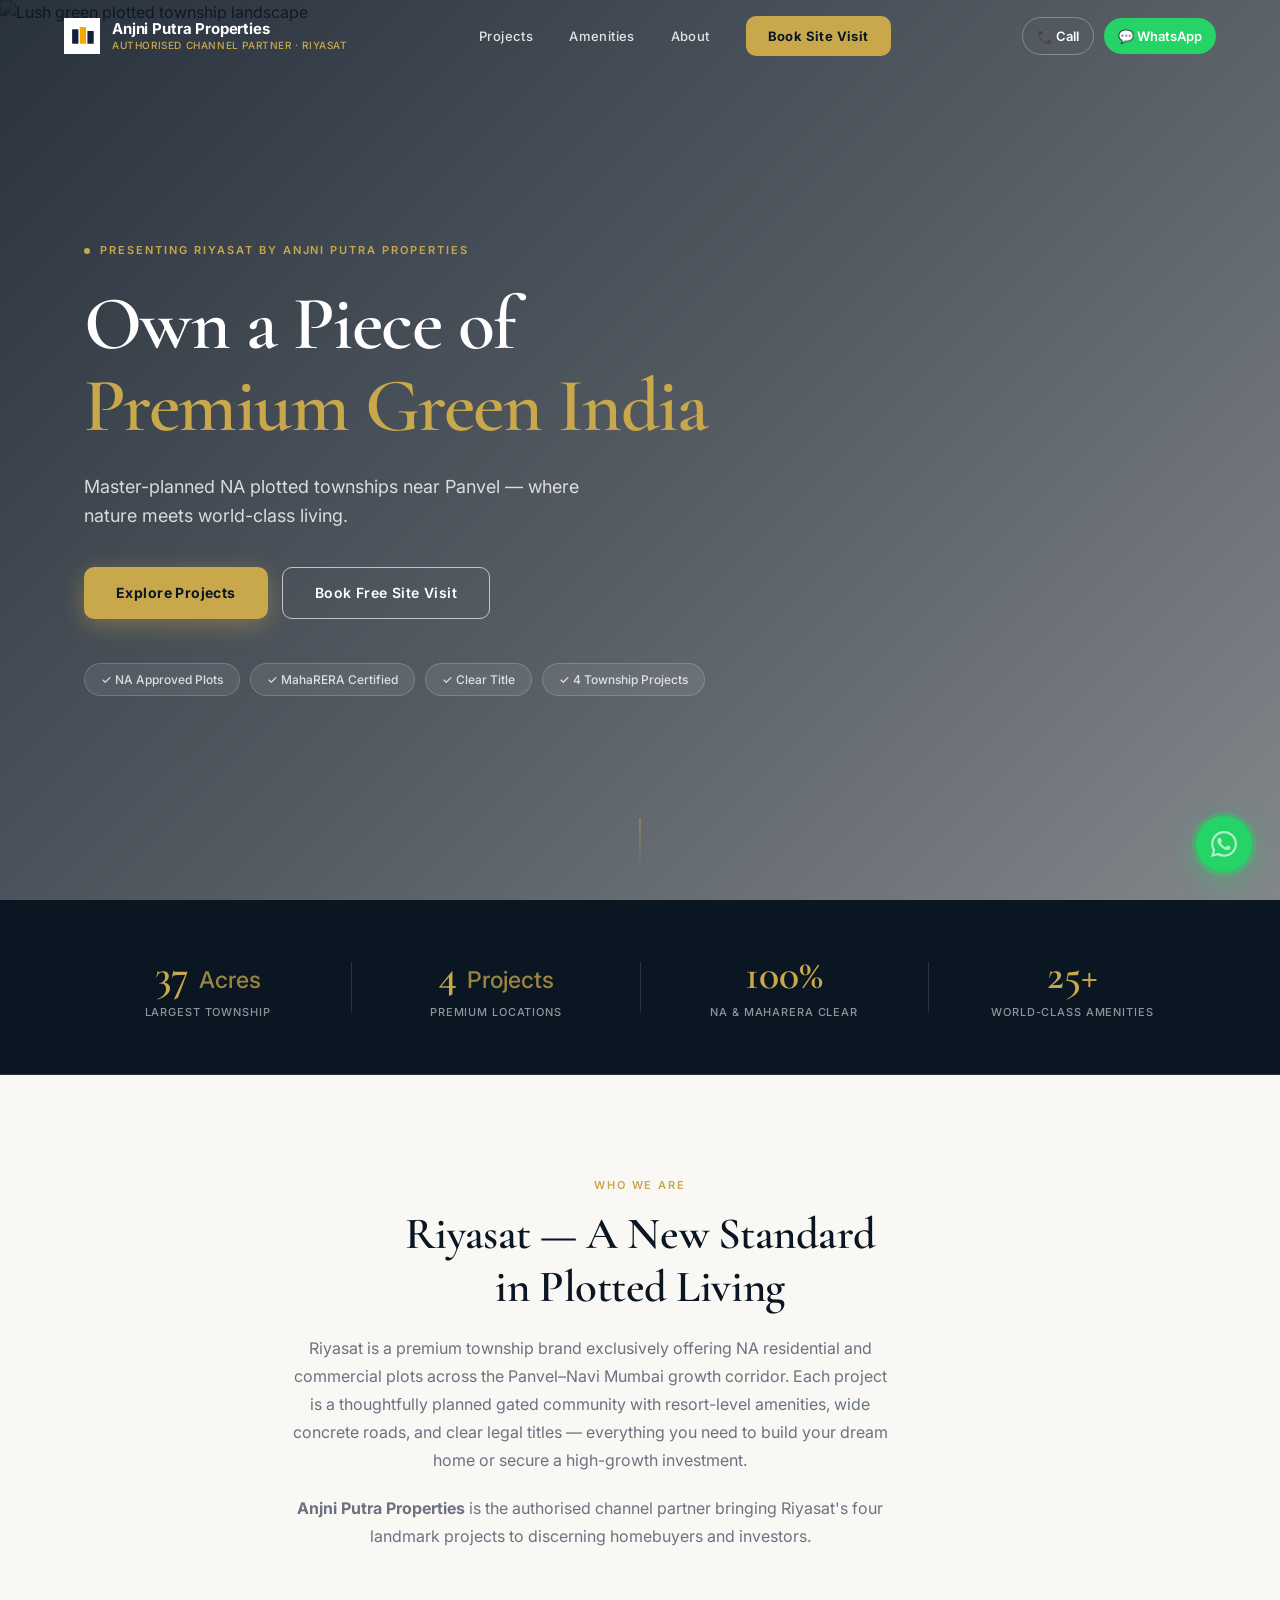
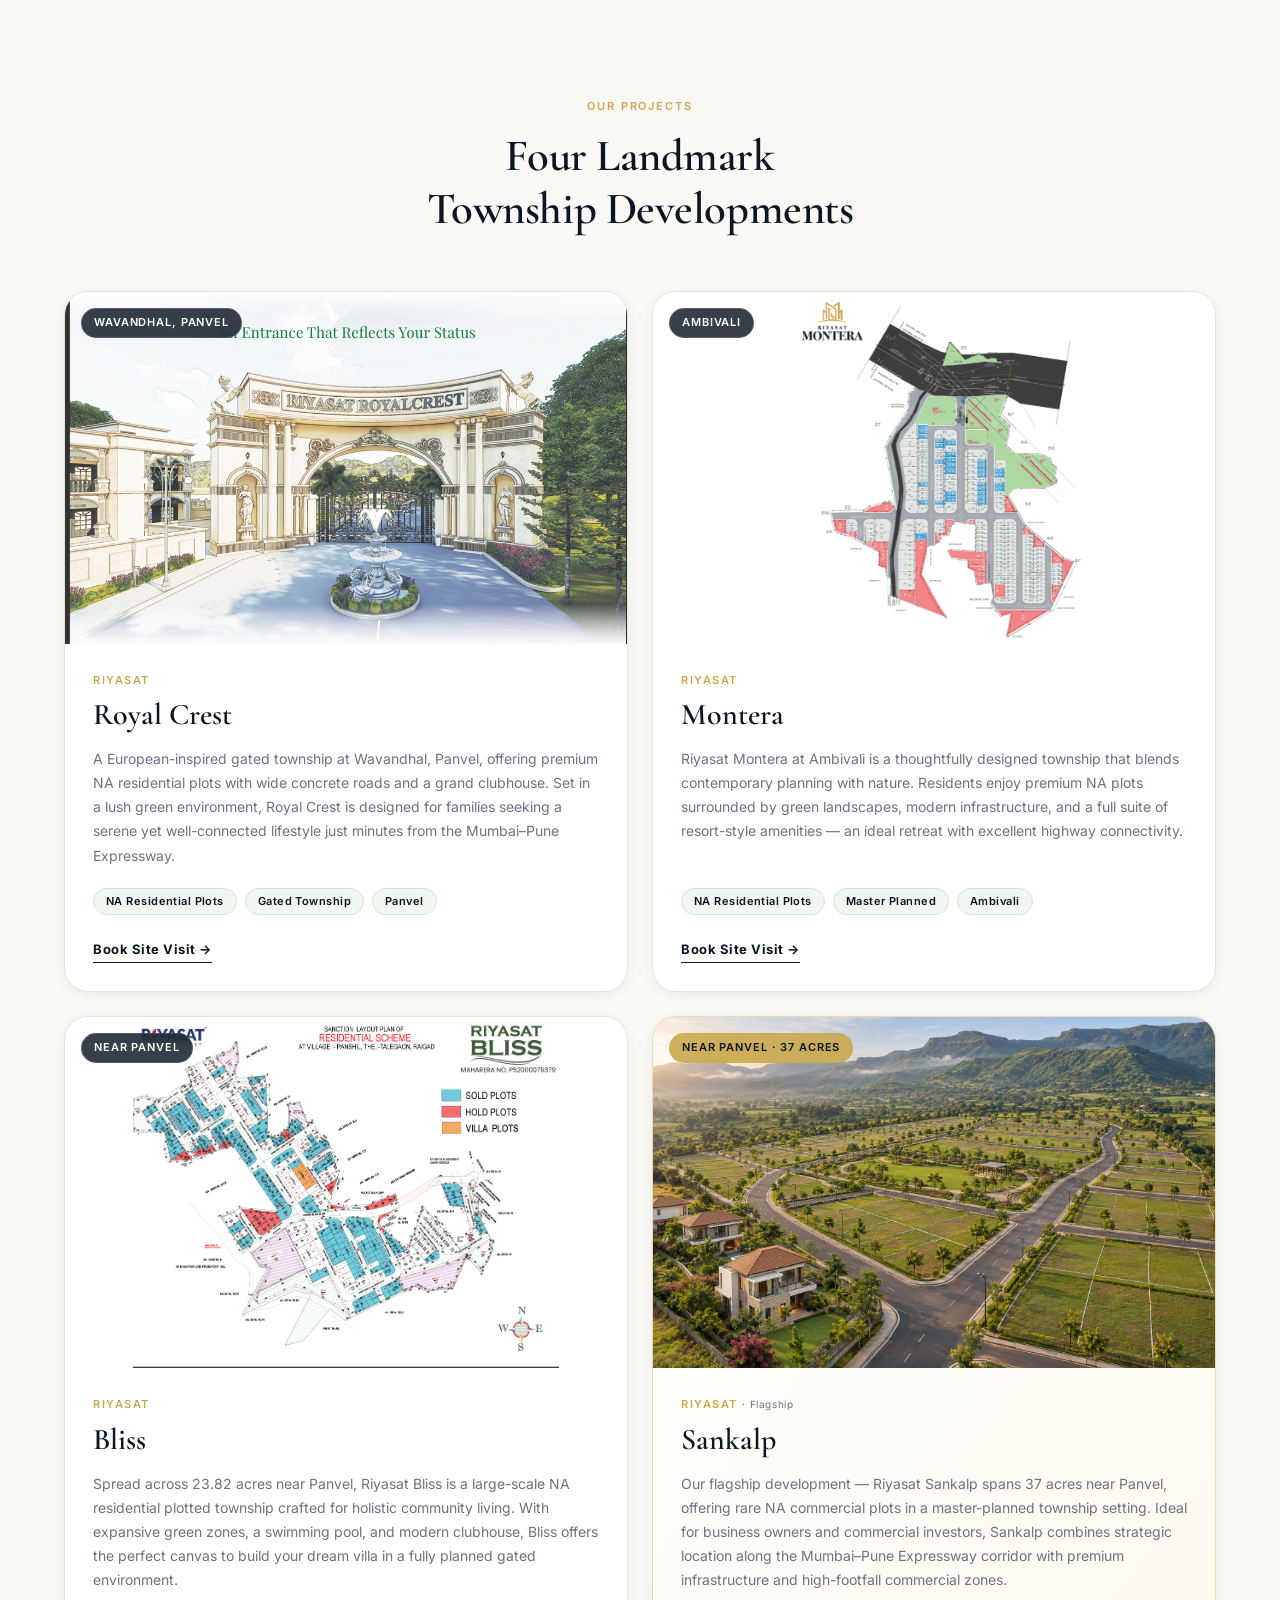
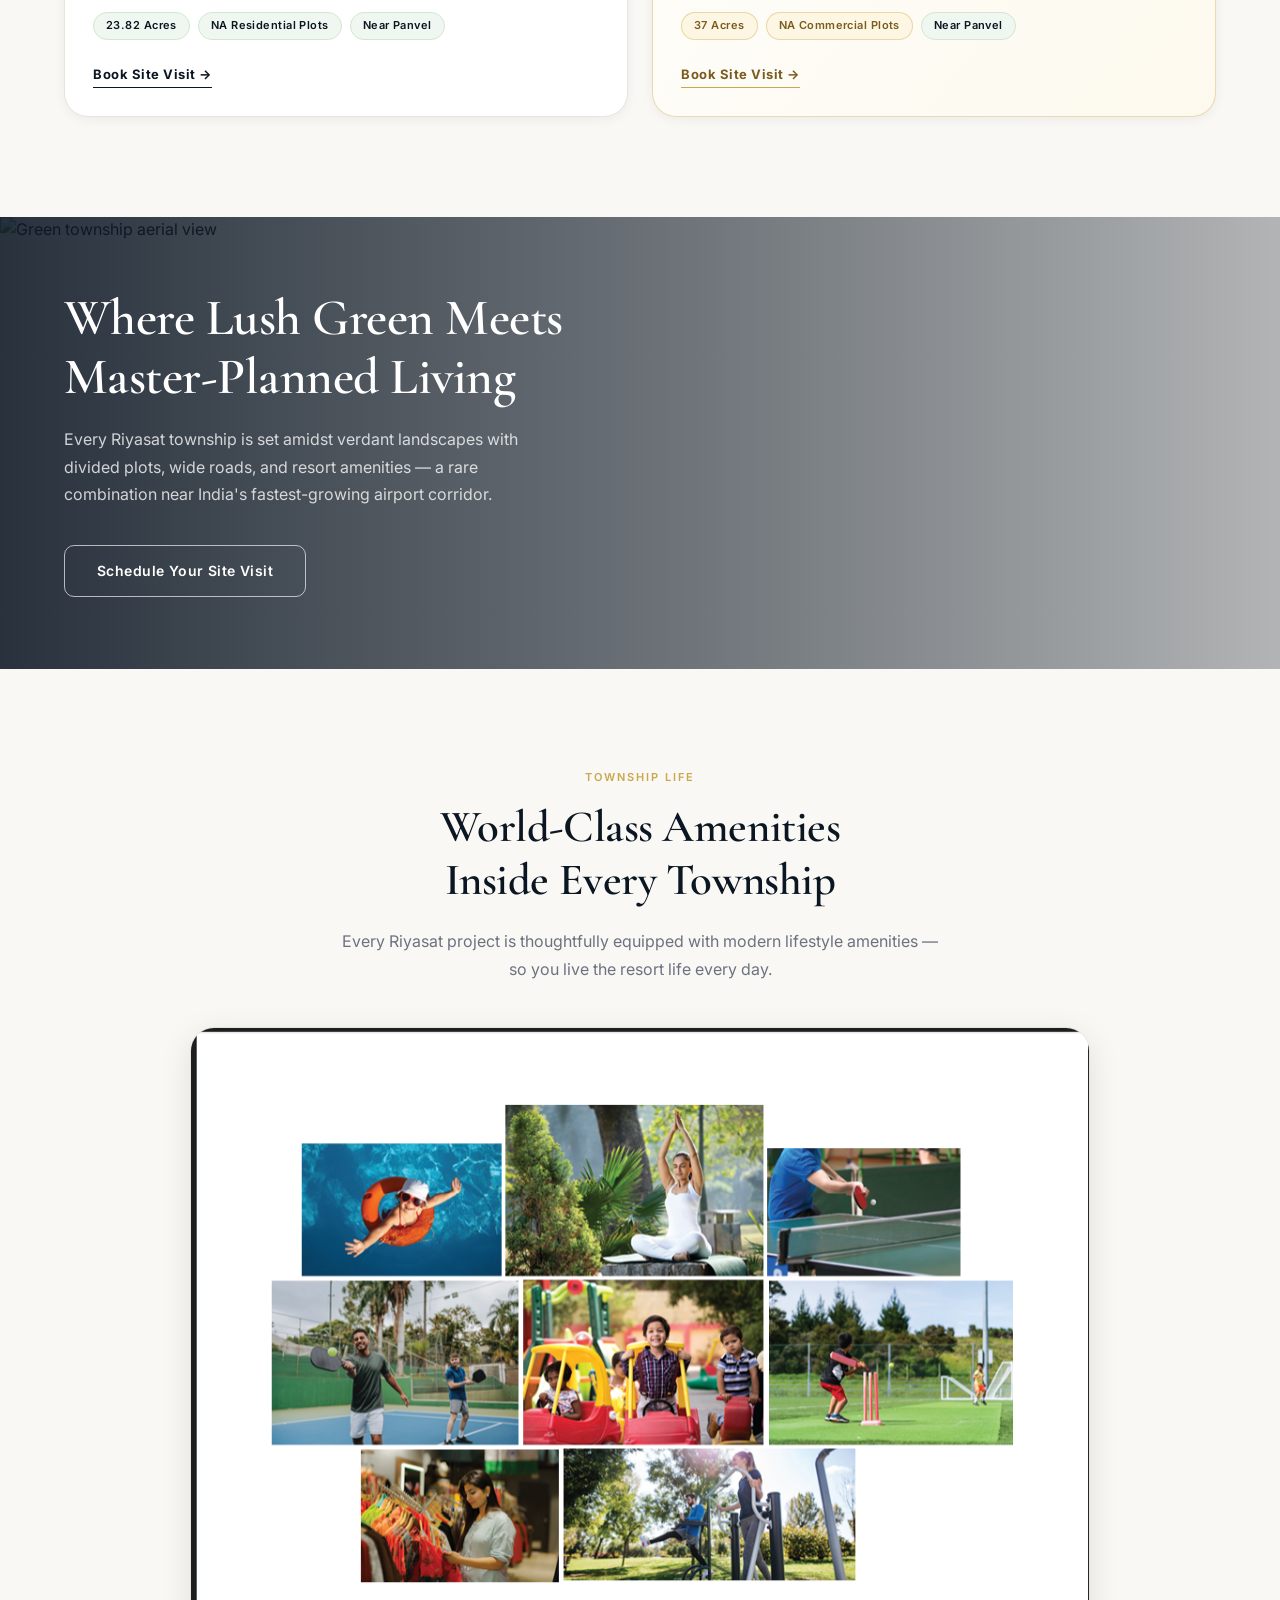
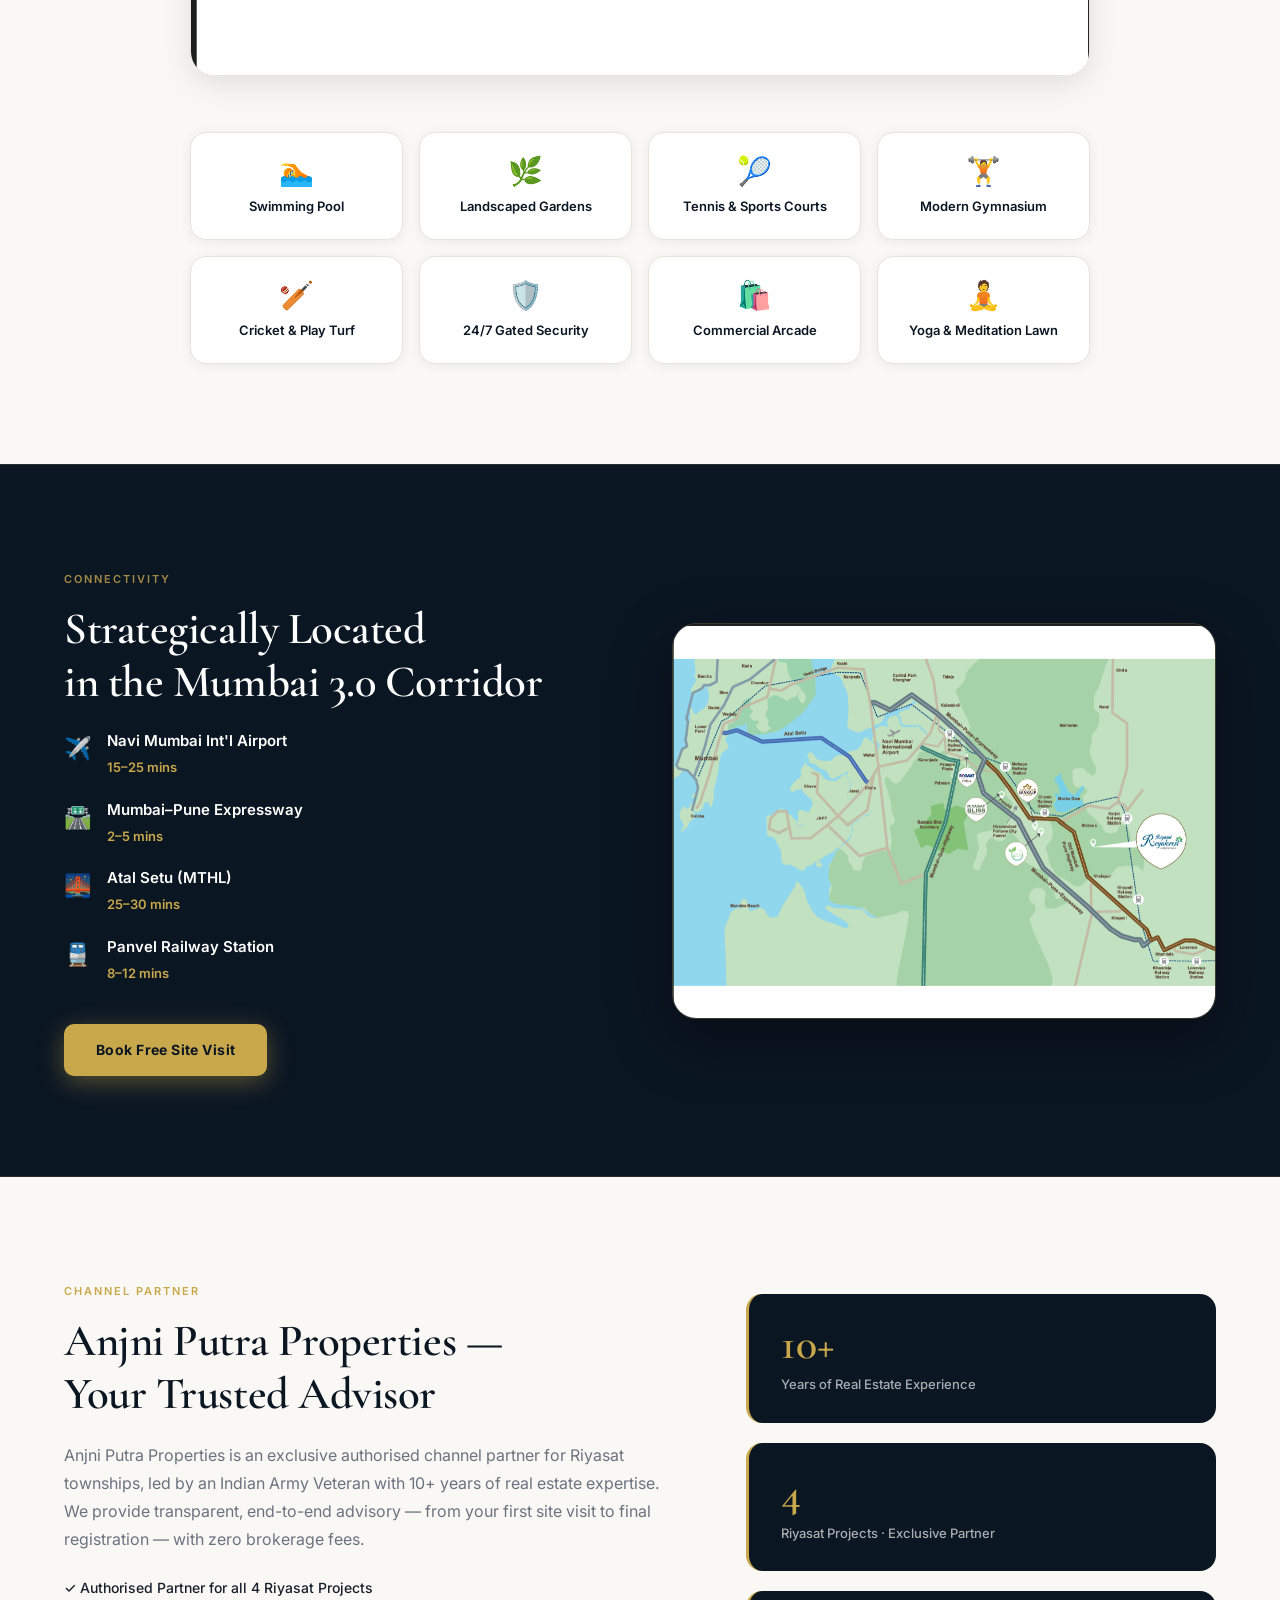
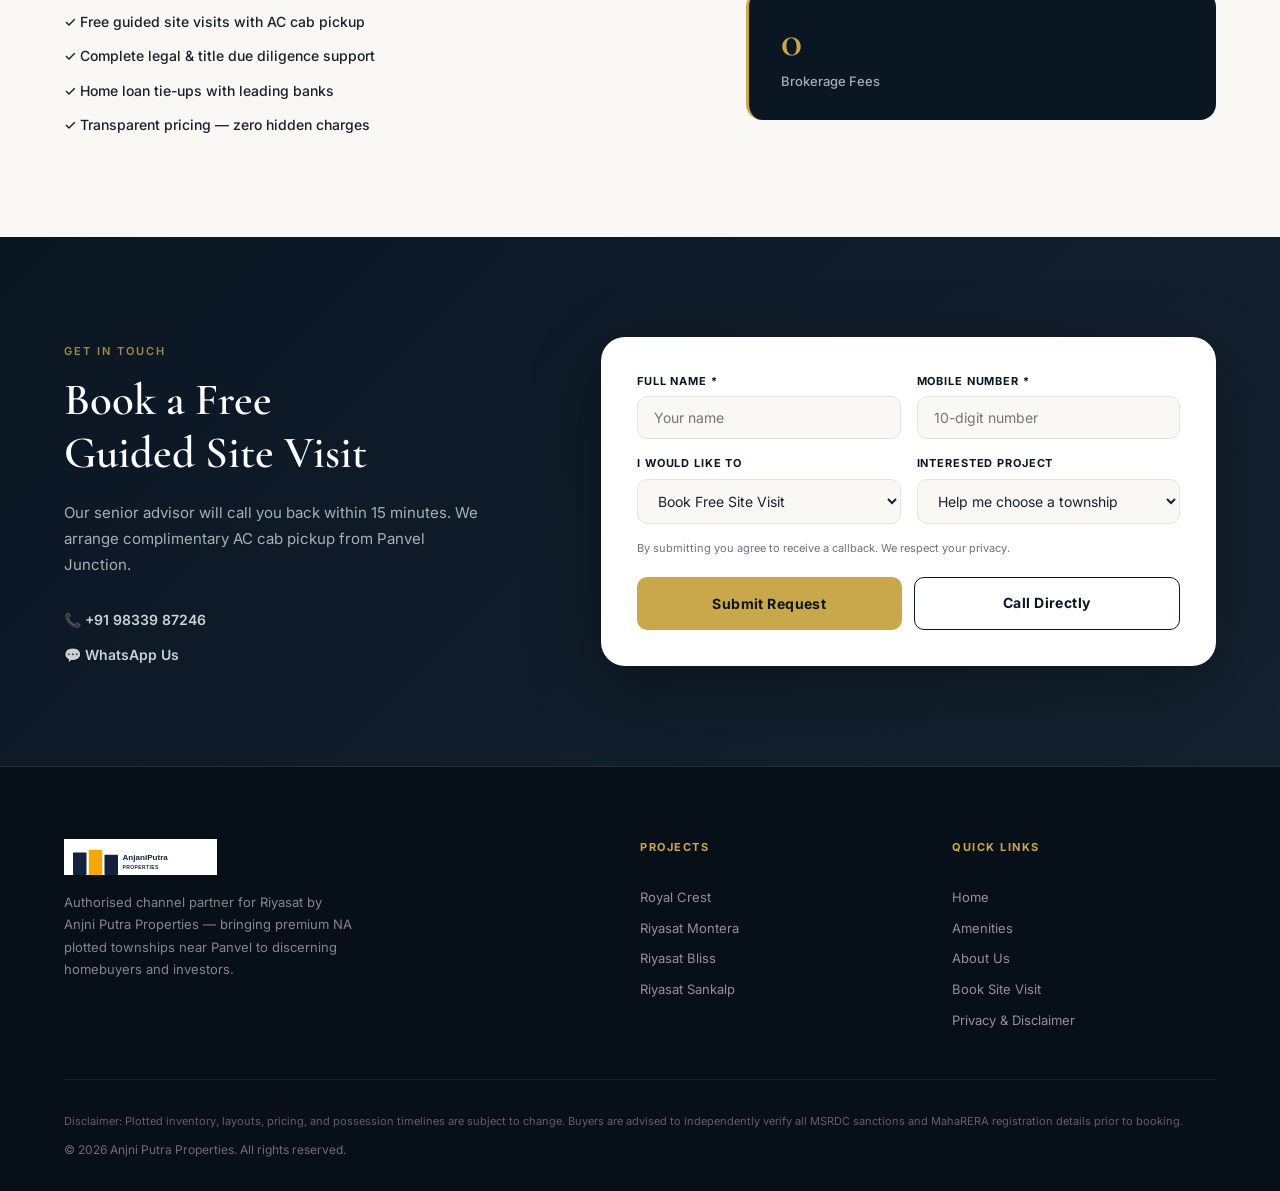
==== commit 0d325d25: "updated the images" ====
--- a/site/index.html
+++ b/site/index.html
@@ -174,7 +174,7 @@
       <div class="proj-card" data-index="0">
         <div class="proj-img-wrap">
           <img
-            src="assets/img/project1/image1.jpg"
+            src="assets/img/references/royal-crest-entrance.png"
             alt="Royal Crest — Wavandhal Panvel NA Residential Plots"
             class="proj-img"
             loading="lazy"
@@ -203,9 +203,9 @@
       <div class="proj-card" data-index="1">
         <div class="proj-img-wrap">
           <img
-            src="assets/img/project2/image1.jpg"
+            src="assets/img/references/montera-site-layout.png"
             alt="Riyasat Montera — Ambivali NA Residential Plots"
-            class="proj-img"
+            class="proj-img proj-img--layout"
             loading="lazy"
           />
           <div class="proj-badge">Ambivali</div>
@@ -232,9 +232,9 @@
       <div class="proj-card" data-index="2">
         <div class="proj-img-wrap">
           <img
-            src="assets/img/project3/image1.jpg"
+            src="assets/img/references/royal-bliss-site-layout.png"
             alt="Riyasat Bliss — 23.82 Acre Township near Panvel"
-            class="proj-img"
+            class="proj-img proj-img--layout"
             loading="lazy"
           />
           <div class="proj-badge">Near Panvel</div>
@@ -261,8 +261,8 @@
       <div class="proj-card proj-card--featured" data-index="3">
         <div class="proj-img-wrap">
           <img
-            src="assets/img/custom/plot-site-roads.jpg"
-            alt="Riyasat Sankalp — 37 Acre Commercial NA Plots near Panvel"
+            src="assets/img/references/sankalp-plotted-township.png"
+            alt="Illustrative aerial view of a planned plotted township for Riyasat Sankalp near Panvel"
             class="proj-img"
             loading="lazy"
           />
--- a/site/assets/css/styles.css
+++ b/site/assets/css/styles.css
@@ -593,6 +593,10 @@
   height: 100%;
   object-fit: cover;
   transition: transform 0.6s ease;
+}
+.proj-img--layout {
+  object-fit: contain;
+  background: #fff;
 }
 .proj-card:hover .proj-img { transform: scale(1.05); }
 
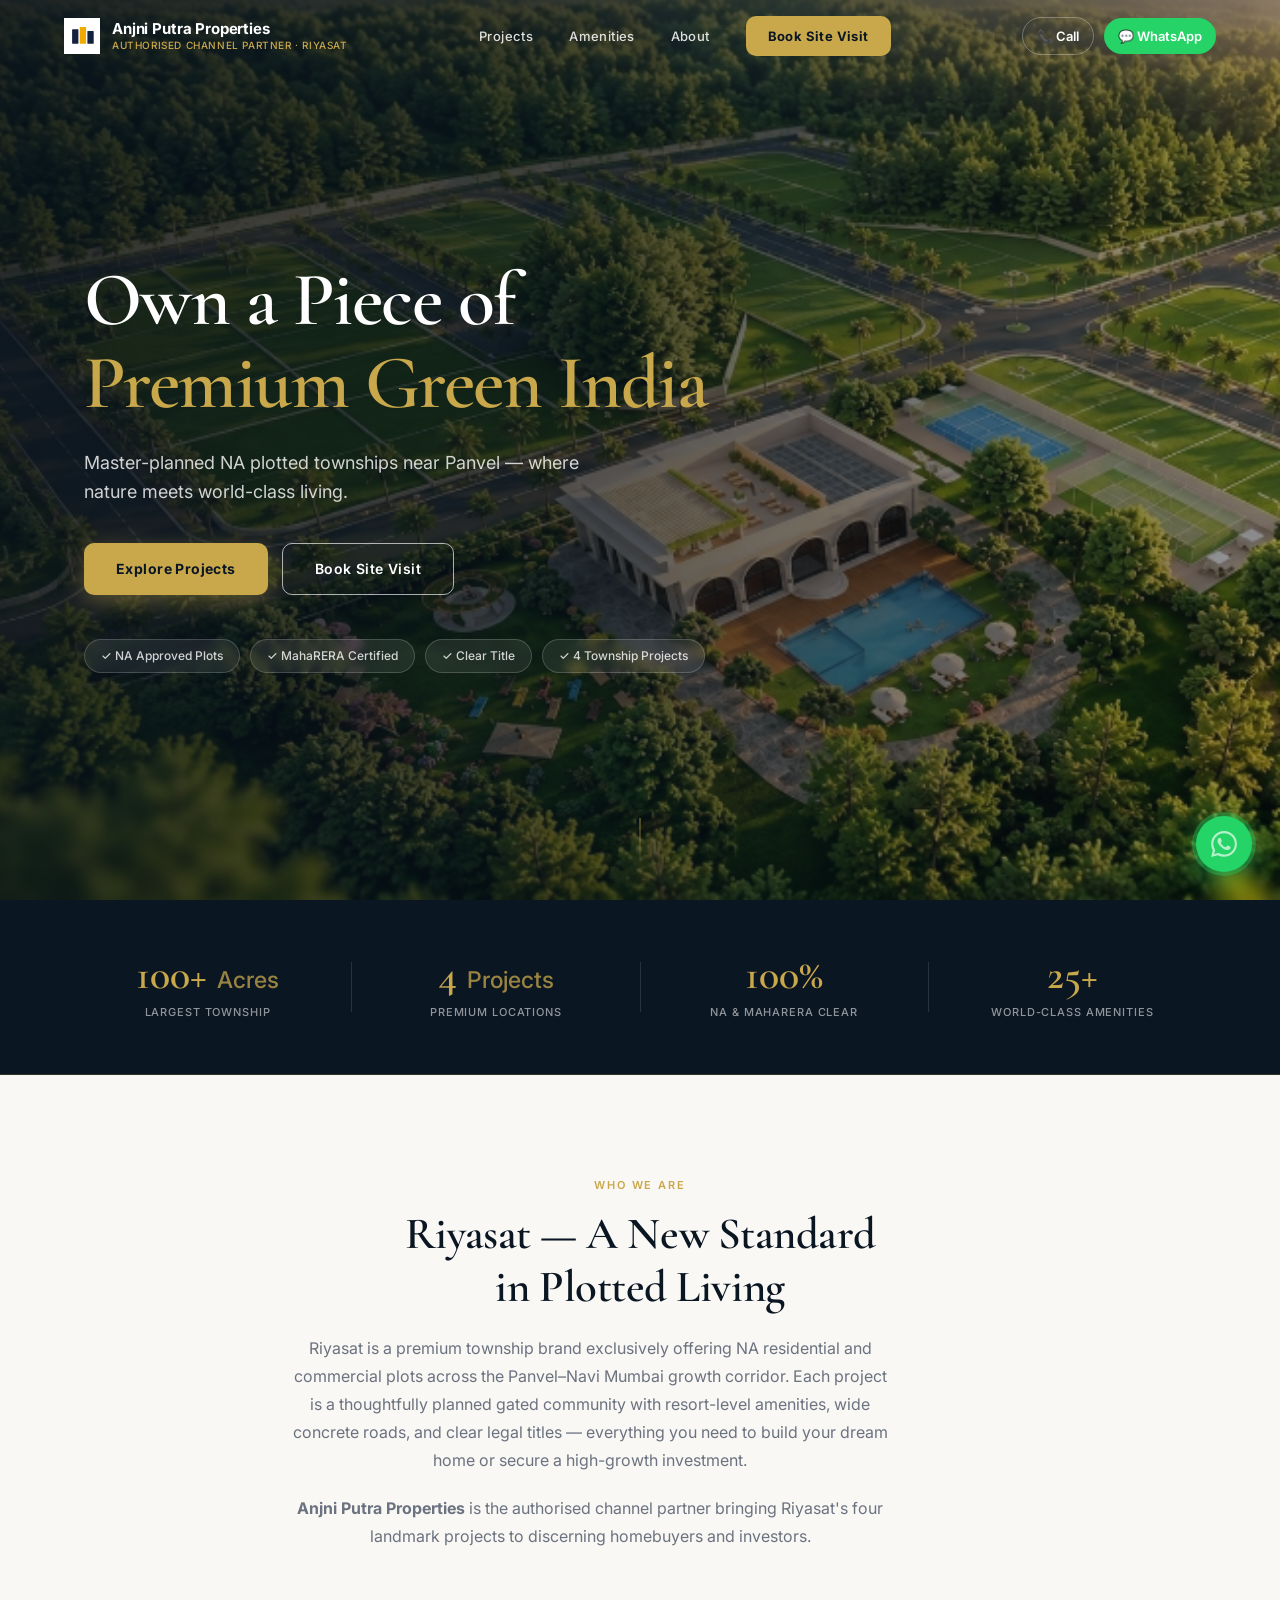
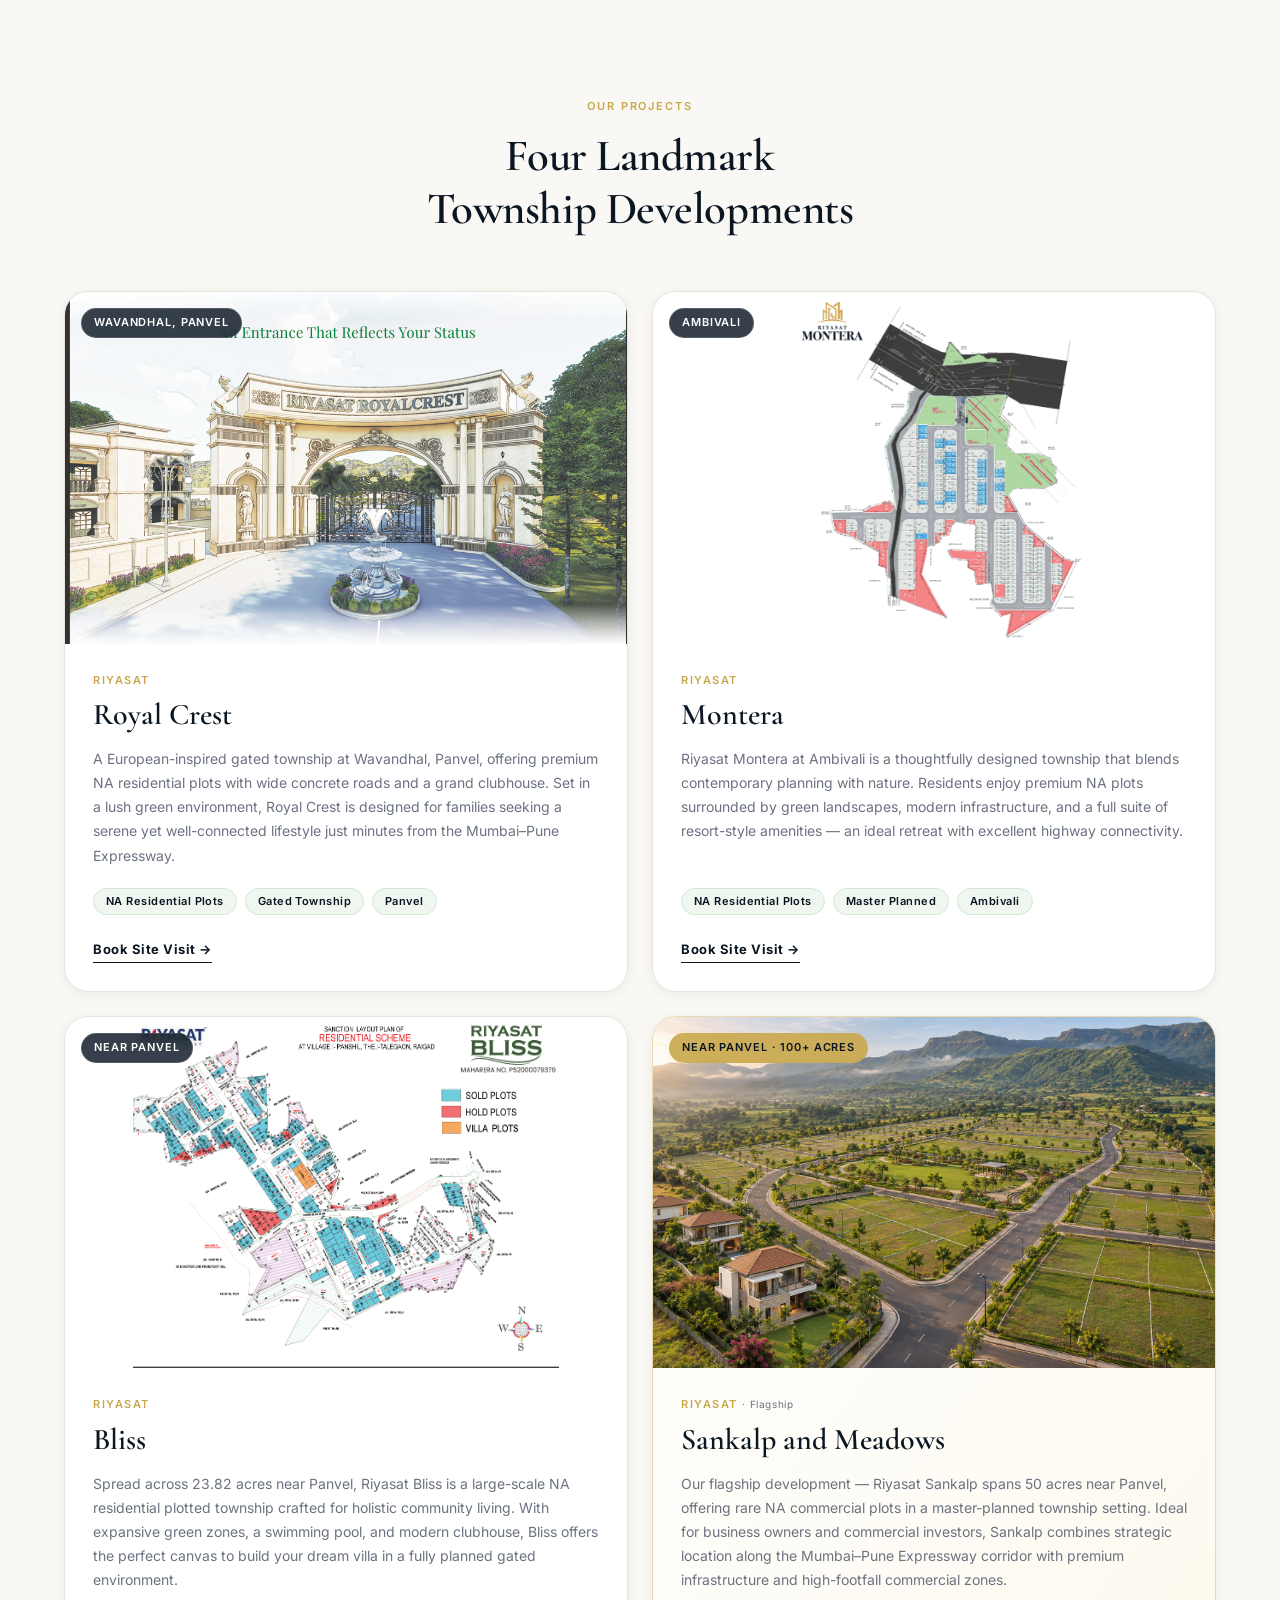
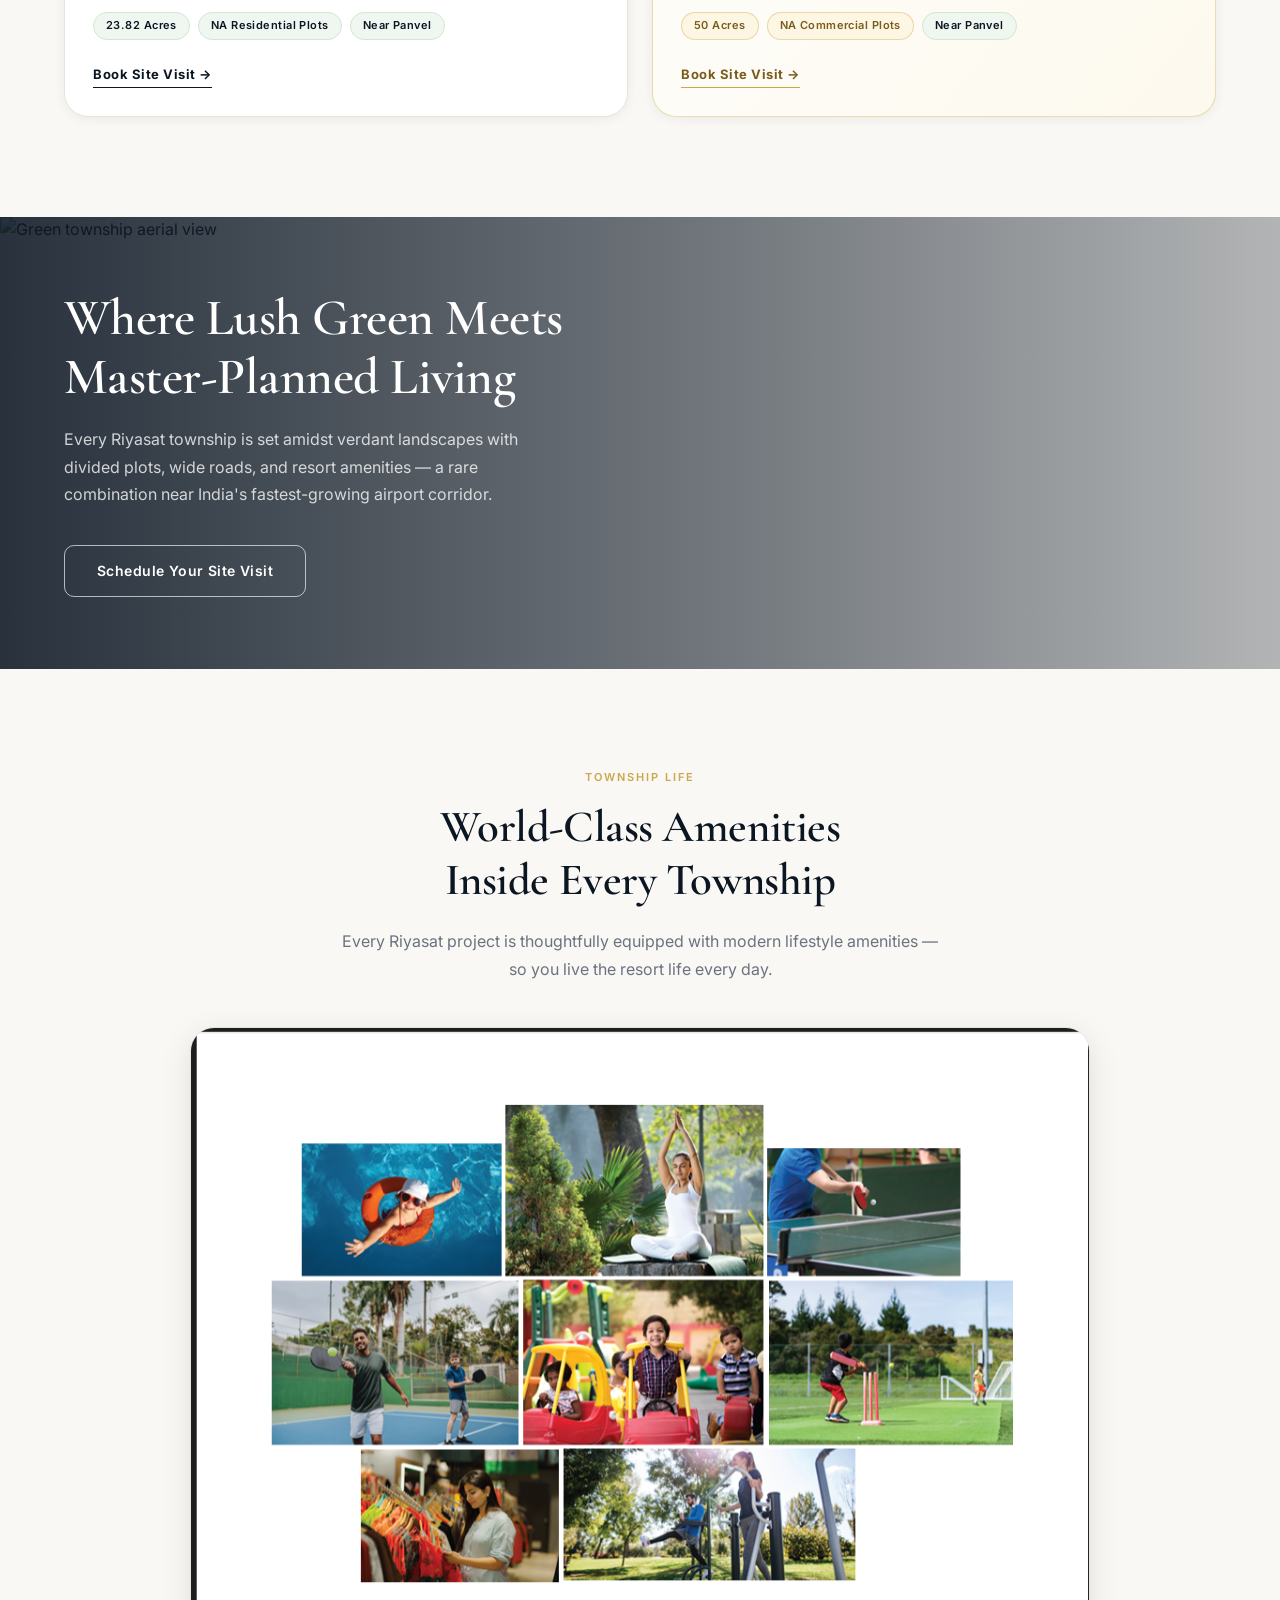
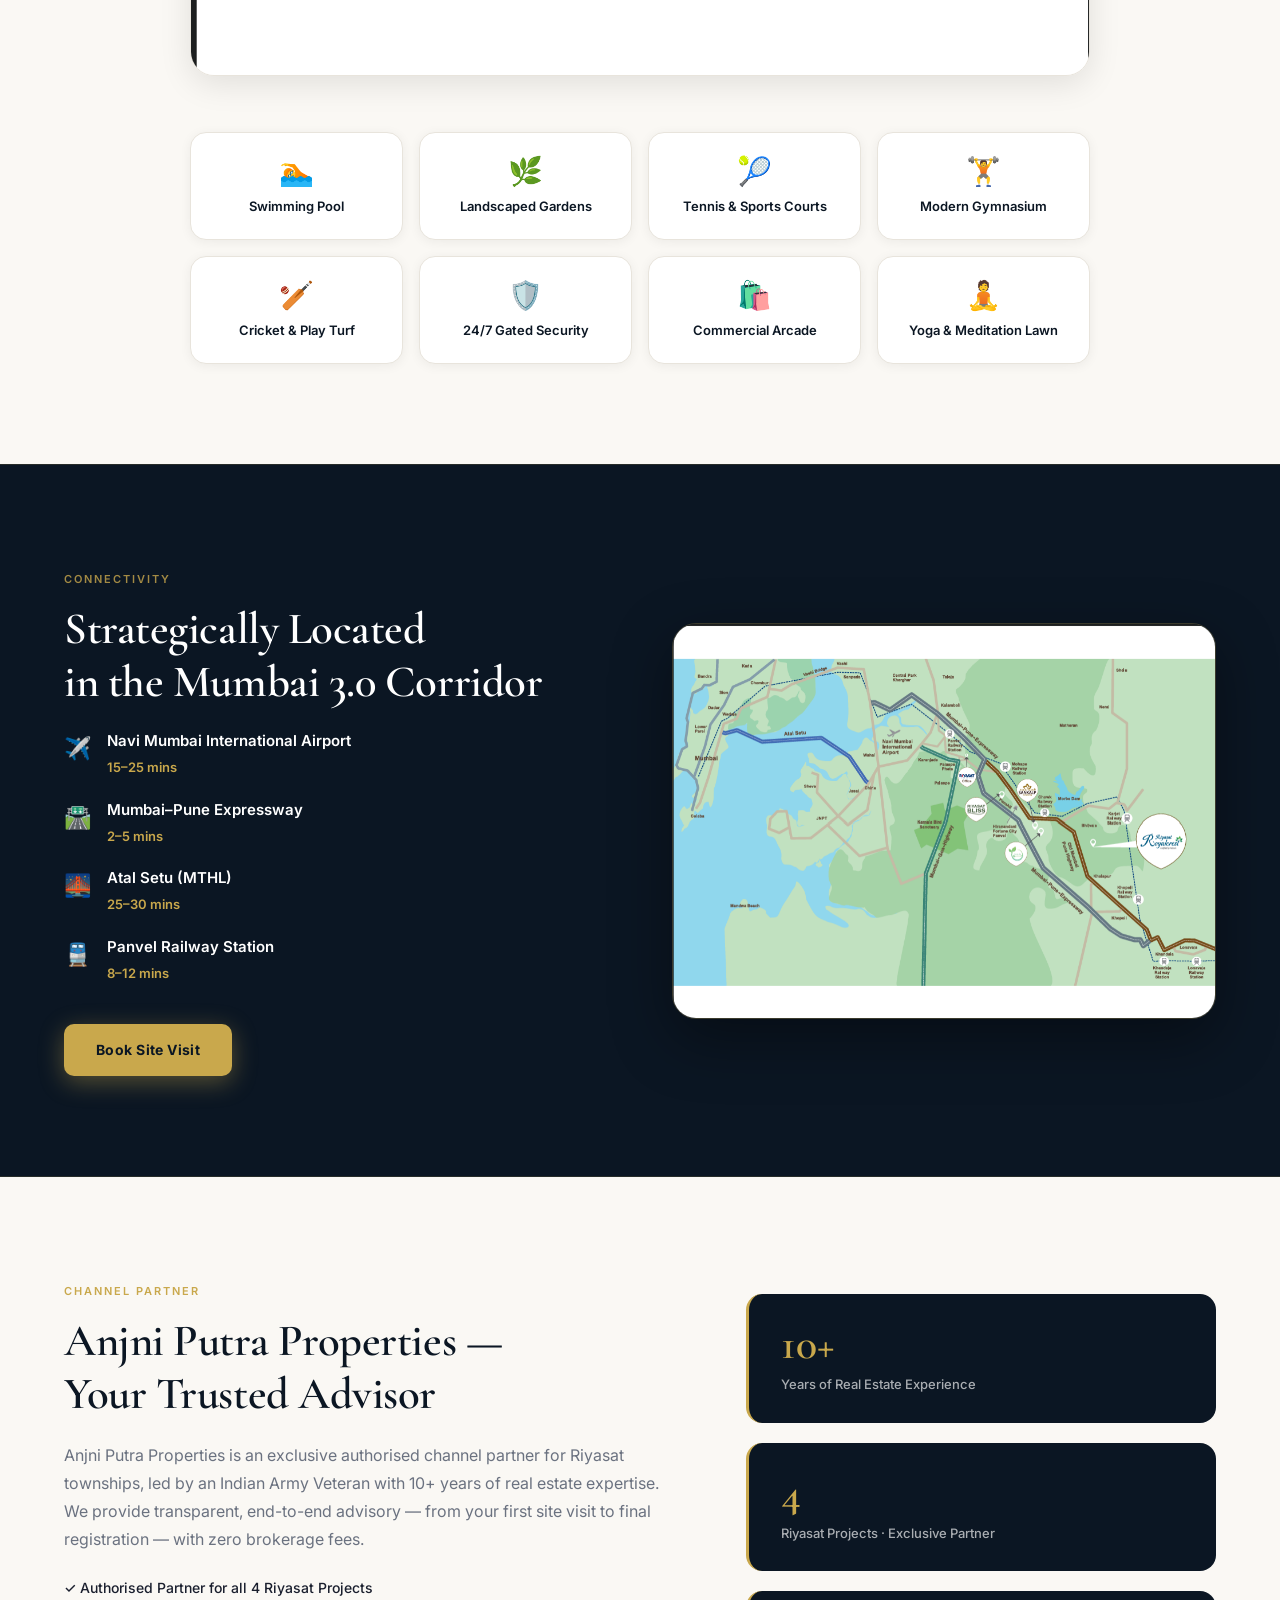
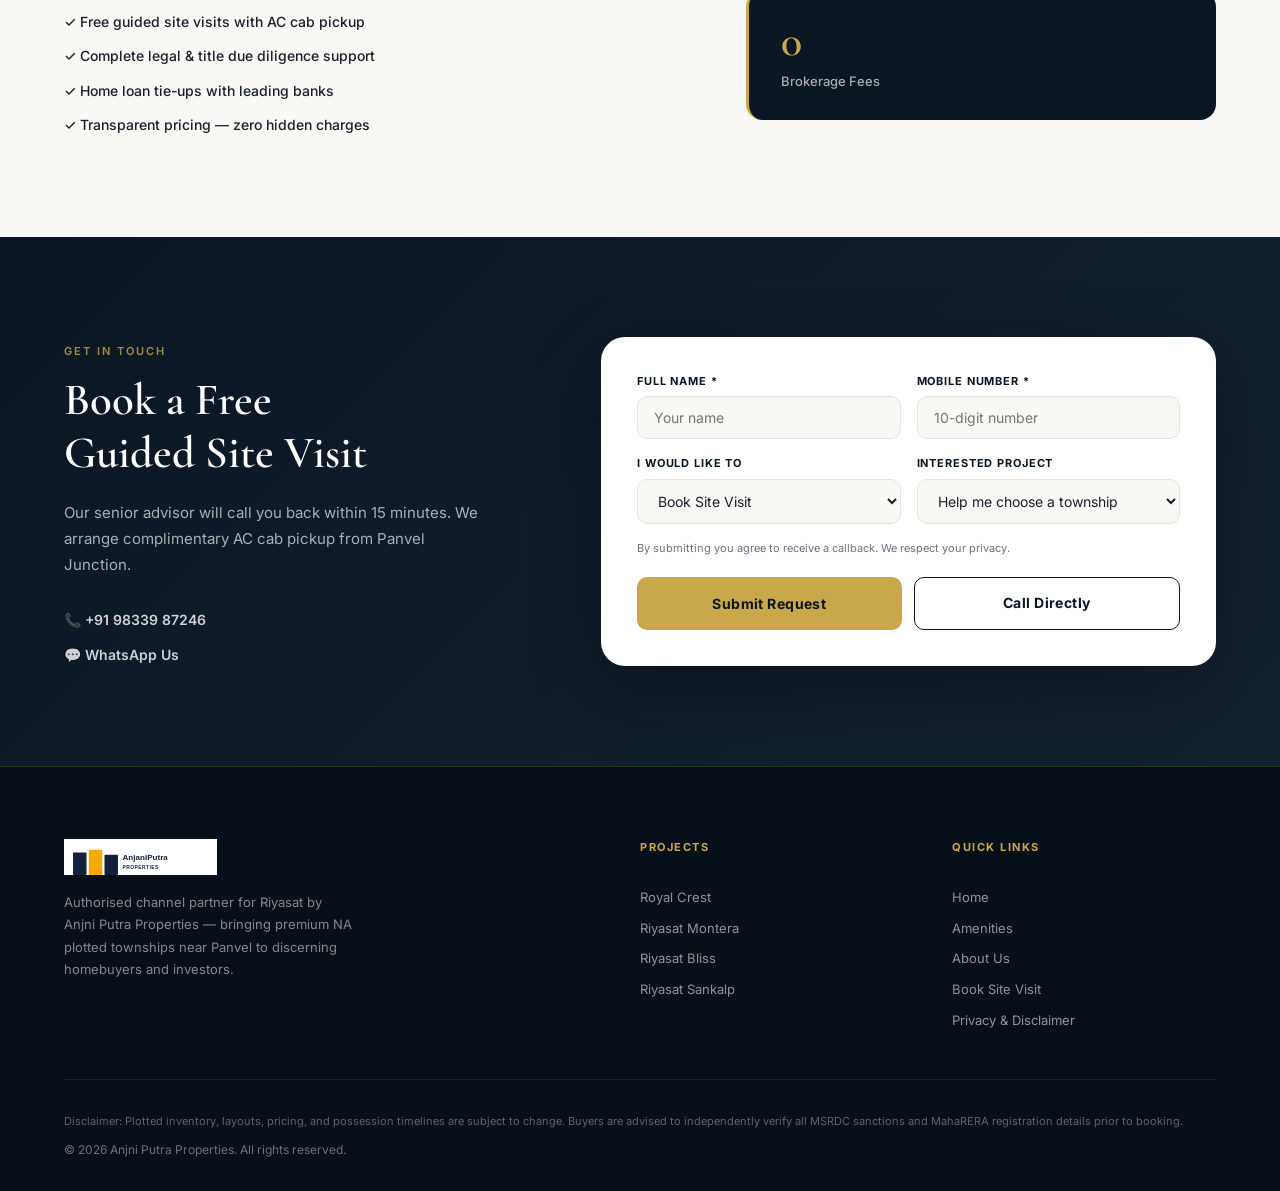
==== commit 5bb6bf98: "Updated background Photo" ====
--- a/site/index.html
+++ b/site/index.html
@@ -1,22 +1,27 @@
 <!DOCTYPE html>
 <html lang="en">
+
 <head>
   <meta charset="utf-8" />
   <meta name="viewport" content="width=device-width, initial-scale=1" />
   <title>Residential & Commercial Plots near Panvel | Anjni Putra Properties</title>
-  <meta name="description" content="Anjni Putra Properties presents Riyasat — a premium township brand offering MahaRERA approved NA residential & commercial plots near Panvel. Explore Royal Crest, Montera, Bliss & Sankalp.">
+  <meta name="description"
+    content="Anjni Putra Properties presents Riyasat — a premium township brand offering MahaRERA approved NA residential & commercial plots near Panvel. Explore Royal Crest, Montera, Bliss & Sankalp.">
   <meta name="robots" content="index, follow">
   <link rel="canonical" href="https://YOUR-DOMAIN/">
   <meta property="og:title" content="Riyasat Townships | Anjni Putra Properties">
-  <meta property="og:description" content="Premium NA plotted developments near Panvel. 4 master-planned townships with world-class amenities. Book a free site visit today.">
+  <meta property="og:description"
+    content="Premium NA plotted developments near Panvel. 4 master-planned townships with world-class amenities. Book a free site visit today.">
   <meta property="og:type" content="website">
   <meta property="og:image" content="assets/img/custom/royalcrestplotsblueprint.png">
   <meta name="twitter:card" content="summary_large_image">
   <link rel="icon" type="image/svg+xml" href="assets/img/favicon.svg">
-  <link rel="preconnect" href="https://fonts.googleapis.com"/>
-  <link rel="preconnect" href="https://fonts.gstatic.com" crossorigin/>
-  <link href="https://fonts.googleapis.com/css2?family=Cormorant+Garamond:wght@400;500;600;700&family=Inter:wght@300;400;500;600;700&display=swap" rel="stylesheet"/>
-  <link rel="stylesheet" href="assets/css/styles.css?v=60"/>
+  <link rel="preconnect" href="https://fonts.googleapis.com" />
+  <link rel="preconnect" href="https://fonts.gstatic.com" crossorigin />
+  <link
+    href="https://fonts.googleapis.com/css2?family=Cormorant+Garamond:wght@400;500;600;700&family=Inter:wght@300;400;500;600;700&display=swap"
+    rel="stylesheet" />
+  <link rel="stylesheet" href="assets/css/styles.css?v=60" />
   <script defer src="assets/js/ga4.js?v=11"></script>
   <script>
     window.LEADS_ENDPOINT = 'https://script.google.com/macros/s/AKfycbzXzpmMhHXtO03wj_y_rt177tn6ojuuGHRlJhZeltVDMBV0ZfRVPfqxVixiLjJUBS54OA/exec';
@@ -39,557 +44,565 @@
   }
   </script>
 </head>
+
 <body>
 
-<!-- ══════════════════ HEADER ══════════════════ -->
-<header id="site-header">
-  <div class="nav-container">
-    <a class="brand" href="#home">
-      <img src="assets/img/logo-icon.svg" alt="Anjni Putra Properties Logo" />
-      <div class="brand-text">
-        <span class="brand-name">Anjni Putra Properties</span>
-        <span class="brand-tag">Authorised Channel Partner · Riyasat</span>
-      </div>
-    </a>
-
-    <nav class="main-nav" id="main-nav">
-      <a href="#projects">Projects</a>
-      <a href="#amenities">Amenities</a>
-      <a href="#about">About</a>
-      <a href="#contact" class="nav-cta">Book Site Visit</a>
-    </nav>
-
-    <div class="header-right">
-      <a class="hdr-call" href="tel:+919833987246">📞 Call</a>
-      <a class="hdr-wa" target="_blank" rel="noopener" href="#"
-         data-wa="Hi, I am interested in Riyasat plots near Panvel. Please share details.">💬 WhatsApp</a>
-      <button class="hamburger" id="hamburger" aria-label="Menu">
-        <span></span><span></span><span></span>
-      </button>
-    </div>
+  <!-- ══════════════════ HEADER ══════════════════ -->
+  <header id="site-header">
+    <div class="nav-container">
+      <a class="brand" href="#home">
+        <img src="assets/img/logo-icon.svg" alt="Anjni Putra Properties Logo" />
+        <div class="brand-text">
+          <span class="brand-name">Anjni Putra Properties</span>
+          <span class="brand-tag">Authorised Channel Partner · Riyasat</span>
+        </div>
+      </a>
+
+      <nav class="main-nav" id="main-nav">
+        <a href="#projects">Projects</a>
+        <a href="#amenities">Amenities</a>
+        <a href="#about">About</a>
+        <a href="#contact" class="nav-cta">Book Site Visit</a>
+      </nav>
+
+      <div class="header-right">
+        <a class="hdr-call" href="tel:+919833987246">📞 Call</a>
+        <a class="hdr-wa" target="_blank" rel="noopener" href="#"
+          data-wa="Hi, I am interested in Riyasat plots near Panvel. Please share details.">💬 WhatsApp</a>
+        <button class="hamburger" id="hamburger" aria-label="Menu">
+          <span></span><span></span><span></span>
+        </button>
+      </div>
+    </div>
+
+    <div class="mobile-nav" id="mobile-nav">
+      <a href="#projects" class="mob-link">Projects</a>
+      <a href="#amenities" class="mob-link">Amenities</a>
+      <a href="#about" class="mob-link">About</a>
+      <a href="#contact" class="mob-link mob-link--cta">Book Site Visit</a>
+    </div>
+  </header>
+
+  <!-- ══════════════════ HERO ══════════════════ -->
+  <section id="home" class="hero-section">
+    <!-- Background: aerial green plots landscape -->
+    <div class="hero-bg">
+      <img src="assets/img/hero-bg.jpg"
+        alt="Aerial view of a master-planned plotted township with lush greenery, wide roads and clubhouse" class="hero-bg-img" fetchpriority="high" />
+      <div class="hero-overlay"></div>
+    </div>
+
+    <div class="hero-content">
+      <!-- <div class="hero-eyebrow">
+      <span class="dot"></span> Presenting Riyasat by Anjni Putra Properties
+    </div> -->
+      <h1 class="hero-title">
+        Own a Piece of<br />
+        <span class="hero-title--gold">Premium Green India</span>
+      </h1>
+      <p class="hero-sub">
+        Master-planned NA plotted townships near Panvel — where nature meets world-class living.
+      </p>
+      <div class="hero-actions">
+        <a href="#projects" class="btn-hero-primary">Explore Projects</a>
+        <a href="#contact" class="btn-hero-outline">Book Site Visit</a>
+      </div>
+
+      <!-- Trust strip -->
+      <div class="hero-trust">
+        <div class="trust-pill">✓ NA Approved Plots</div>
+        <div class="trust-pill">✓ MahaRERA Certified</div>
+        <div class="trust-pill">✓ Clear Title</div>
+        <div class="trust-pill">✓ 4 Township Projects</div>
+      </div>
+    </div>
+
+    <!-- Scroll cue -->
+    <div class="scroll-cue">
+      <span></span>
+    </div>
+  </section>
+
+  <!-- ══════════════════ INTRO BAND ══════════════════ -->
+  <section class="intro-band">
+    <div class="container">
+      <div class="intro-grid">
+        <div class="intro-stat">
+          <div class="intro-num">100+ <span>Acres</span></div>
+          <div class="intro-label">Largest Township</div>
+        </div>
+        <div class="intro-divider"></div>
+        <div class="intro-stat">
+          <div class="intro-num">4 <span>Projects</span></div>
+          <div class="intro-label">Premium Locations</div>
+        </div>
+        <div class="intro-divider"></div>
+        <div class="intro-stat">
+          <div class="intro-num">100% <span></span></div>
+          <div class="intro-label">NA &amp; MahaRERA Clear</div>
+        </div>
+        <div class="intro-divider"></div>
+        <div class="intro-stat">
+          <div class="intro-num">25+ <span></span></div>
+          <div class="intro-label">World-Class Amenities</div>
+        </div>
+      </div>
+    </div>
+  </section>
+
+  <!-- ══════════════════ BRAND INTRO ══════════════════ -->
+  <section class="brand-intro container">
+    <div class="brand-intro-inner">
+      <div class="section-eyebrow">Who We Are</div>
+      <h2 class="section-title">Riyasat — A New Standard<br />in Plotted Living</h2>
+      <p class="section-body">
+        Riyasat is a premium township brand exclusively offering NA residential and commercial plots across the
+        Panvel–Navi Mumbai growth corridor. Each project is a thoughtfully planned gated community with resort-level
+        amenities, wide concrete roads, and clear legal titles — everything you need to build your dream home or secure
+        a high-growth investment.
+      </p>
+      <p class="section-body">
+        <strong>Anjni Putra Properties</strong> is the authorised channel partner bringing Riyasat's four landmark
+        projects to discerning homebuyers and investors.
+      </p>
+    </div>
+  </section>
+
+  <!-- ══════════════════ PROJECTS ══════════════════ -->
+  <section id="projects" class="projects-section">
+    <div class="container">
+      <div class="section-eyebrow center">Our Projects</div>
+      <h2 class="section-title center">Four Landmark<br />Township Developments</h2>
+
+      <div class="projects-grid">
+
+        <!-- PROJECT 1 — Royal Crest -->
+        <div class="proj-card" data-index="0">
+          <div class="proj-img-wrap">
+            <img src="assets/img/references/royal-crest-entrance.png"
+              alt="Royal Crest — Wavandhal Panvel NA Residential Plots" class="proj-img" loading="lazy" />
+            <div class="proj-badge">Wavandhal, Panvel</div>
+            <div class="proj-overlay">
+              <a href="#contact" class="proj-overlay-btn" data-proj="Royal Crest">Enquire Now</a>
+            </div>
+          </div>
+          <div class="proj-body">
+            <div class="proj-brand">Riyasat</div>
+            <h3 class="proj-name">Royal Crest</h3>
+            <p class="proj-desc">
+              A European-inspired gated township at Wavandhal, Panvel, offering premium NA residential plots with wide
+              concrete roads and a grand clubhouse. Set in a lush green environment, Royal Crest is designed for
+              families seeking a serene yet well-connected lifestyle just minutes from the Mumbai–Pune Expressway.
+            </p>
+            <div class="proj-tags">
+              <span class="proj-tag">NA Residential Plots</span>
+              <span class="proj-tag">Gated Township</span>
+              <span class="proj-tag">Panvel</span>
+            </div>
+            <a href="#contact" class="proj-cta" data-proj="Royal Crest">Book Site Visit →</a>
+          </div>
+        </div>
+
+        <!-- PROJECT 2 — Montera -->
+        <div class="proj-card" data-index="1">
+          <div class="proj-img-wrap">
+            <img src="assets/img/references/montera-site-layout.png"
+              alt="Riyasat Montera — Ambivali NA Residential Plots" class="proj-img proj-img--layout" loading="lazy" />
+            <div class="proj-badge">Ambivali</div>
+            <div class="proj-overlay">
+              <a href="#contact" class="proj-overlay-btn" data-proj="Riyasat Montera">Enquire Now</a>
+            </div>
+          </div>
+          <div class="proj-body">
+            <div class="proj-brand">Riyasat</div>
+            <h3 class="proj-name">Montera</h3>
+            <p class="proj-desc">
+              Riyasat Montera at Ambivali is a thoughtfully designed township that blends contemporary planning with
+              nature. Residents enjoy premium NA plots surrounded by green landscapes, modern infrastructure, and a full
+              suite of resort-style amenities — an ideal retreat with excellent highway connectivity.
+            </p>
+            <div class="proj-tags">
+              <span class="proj-tag">NA Residential Plots</span>
+              <span class="proj-tag">Master Planned</span>
+              <span class="proj-tag">Ambivali</span>
+            </div>
+            <a href="#contact" class="proj-cta" data-proj="Riyasat Montera">Book Site Visit →</a>
+          </div>
+        </div>
+
+        <!-- PROJECT 3 — Bliss -->
+        <div class="proj-card" data-index="2">
+          <div class="proj-img-wrap">
+            <img src="assets/img/references/royal-bliss-site-layout.png"
+              alt="Riyasat Bliss — 23.82 Acre Township near Panvel" class="proj-img proj-img--layout" loading="lazy" />
+            <div class="proj-badge">Near Panvel</div>
+            <div class="proj-overlay">
+              <a href="#contact" class="proj-overlay-btn" data-proj="Riyasat Bliss">Enquire Now</a>
+            </div>
+          </div>
+          <div class="proj-body">
+            <div class="proj-brand">Riyasat</div>
+            <h3 class="proj-name">Bliss</h3>
+            <p class="proj-desc">
+              Spread across 23.82 acres near Panvel, Riyasat Bliss is a large-scale NA residential plotted township
+              crafted for holistic community living. With expansive green zones, a swimming pool, and modern clubhouse,
+              Bliss offers the perfect canvas to build your dream villa in a fully planned gated environment.
+            </p>
+            <div class="proj-tags">
+              <span class="proj-tag">23.82 Acres</span>
+              <span class="proj-tag">NA Residential Plots</span>
+              <span class="proj-tag">Near Panvel</span>
+            </div>
+            <a href="#contact" class="proj-cta" data-proj="Riyasat Bliss">Book Site Visit →</a>
+          </div>
+        </div>
+
+        <!-- PROJECT 4 — Sankalp -->
+        <div class="proj-card proj-card--featured" data-index="3">
+          <div class="proj-img-wrap">
+            <img src="assets/img/references/sankalp-plotted-township.png"
+              alt="Illustrative aerial view of a planned plotted township for Riyasat Sankalp near Panvel"
+              class="proj-img" loading="lazy" />
+            <div class="proj-badge proj-badge--gold">Near Panvel · 100+ Acres</div>
+            <div class="proj-overlay">
+              <a href="#contact" class="proj-overlay-btn" data-proj="Riyasat Sankalp ">Enquire Now</a>
+            </div>
+          </div>
+          <div class="proj-body">
+            <div class="proj-brand">Riyasat <span class="proj-brand--featured">· Flagship</span></div>
+            <h3 class="proj-name">Sankalp and Meadows</h3>
+            <p class="proj-desc">
+              Our flagship development — Riyasat Sankalp spans 50 acres near Panvel, offering rare NA commercial plots
+              in a master-planned township setting. Ideal for business owners and commercial investors, Sankalp combines
+              strategic location along the Mumbai–Pune Expressway corridor with premium infrastructure and high-footfall
+              commercial zones.
+            </p>
+            <div class="proj-tags">
+              <span class="proj-tag proj-tag--gold">50 Acres</span>
+              <span class="proj-tag proj-tag--gold">NA Commercial Plots</span>
+              <span class="proj-tag">Near Panvel</span>
+            </div>
+            <a href="#contact" class="proj-cta proj-cta--gold" data-proj="Riyasat Sankalp">Book Site Visit →</a>
+          </div>
+        </div>
+
+      </div><!-- /projects-grid -->
+    </div>
+  </section>
+
+  <!-- ══════════════════ NATURE STRIP ══════════════════ -->
+  <section class="nature-strip">
+    <div class="nature-strip-bg">
+      <img src="https://images.unsplash.com/photo-1501854140801-50d01698950b?w=1600&q=80&auto=format&fit=crop"
+        alt="Green township aerial view" loading="lazy" />
+      <div class="nature-strip-overlay"></div>
+    </div>
+    <div class="nature-strip-content container">
+      <h2 class="nature-title">Where Lush Green Meets<br />Master-Planned Living</h2>
+      <p class="nature-sub">Every Riyasat township is set amidst verdant landscapes with divided plots, wide roads, and
+        resort amenities — a rare combination near India's fastest-growing airport corridor.</p>
+      <a href="#contact" class="btn-hero-outline nature-cta">Schedule Your Site Visit</a>
+    </div>
+  </section>
+
+  <!-- ══════════════════ AMENITIES ══════════════════ -->
+  <section id="amenities" class="amenities-section container">
+    <div class="section-eyebrow center">Township Life</div>
+    <h2 class="section-title center">World-Class Amenities<br />Inside Every Township</h2>
+    <p class="section-body center">Every Riyasat project is thoughtfully equipped with modern lifestyle amenities — so
+      you live the resort life every day.</p>
+
+    <div class="amenities-visual">
+      <img src="assets/img/custom/amenities2.png"
+        alt="Riyasat Township Amenities — Swimming Pool, Gardens, Sports Courts" class="amenities-img" loading="lazy" />
+    </div>
+
+    <div class="amenities-grid">
+      <div class="amenity-card">
+        <div class="amenity-icon">🏊</div>
+        <div class="amenity-name">Swimming Pool</div>
+      </div>
+      <div class="amenity-card">
+        <div class="amenity-icon">🌿</div>
+        <div class="amenity-name">Landscaped Gardens</div>
+      </div>
+      <div class="amenity-card">
+        <div class="amenity-icon">🎾</div>
+        <div class="amenity-name">Tennis & Sports Courts</div>
+      </div>
+      <div class="amenity-card">
+        <div class="amenity-icon">🏋️</div>
+        <div class="amenity-name">Modern Gymnasium</div>
+      </div>
+      <div class="amenity-card">
+        <div class="amenity-icon">🏏</div>
+        <div class="amenity-name">Cricket & Play Turf</div>
+      </div>
+      <div class="amenity-card">
+        <div class="amenity-icon">🛡️</div>
+        <div class="amenity-name">24/7 Gated Security</div>
+      </div>
+      <div class="amenity-card">
+        <div class="amenity-icon">🛍️</div>
+        <div class="amenity-name">Commercial Arcade</div>
+      </div>
+      <div class="amenity-card">
+        <div class="amenity-icon">🧘</div>
+        <div class="amenity-name">Yoga & Meditation Lawn</div>
+      </div>
+    </div>
+  </section>
+
+  <!-- ══════════════════ LOCATION ══════════════════ -->
+  <section class="location-section">
+    <div class="container location-inner">
+      <div class="location-text">
+        <div class="section-eyebrow">Connectivity</div>
+        <h2 class="section-title white">Strategically Located<br />in the Mumbai 3.0 Corridor</h2>
+        <div class="location-items">
+          <div class="loc-item">
+            <span class="loc-icon">✈️</span>
+            <div>
+              <div class="loc-name">Navi Mumbai International Airport</div>
+              <div class="loc-time">15–25 mins</div>
+            </div>
+          </div>
+          <div class="loc-item">
+            <span class="loc-icon">🛣️</span>
+            <div>
+              <div class="loc-name">Mumbai–Pune Expressway</div>
+              <div class="loc-time">2–5 mins</div>
+            </div>
+          </div>
+          <div class="loc-item">
+            <span class="loc-icon">🌉</span>
+            <div>
+              <div class="loc-name">Atal Setu (MTHL)</div>
+              <div class="loc-time">25–30 mins</div>
+            </div>
+          </div>
+          <div class="loc-item">
+            <span class="loc-icon">🚆</span>
+            <div>
+              <div class="loc-name">Panvel Railway Station</div>
+              <div class="loc-time">8–12 mins</div>
+            </div>
+          </div>
+        </div>
+        <a href="#contact" class="btn-hero-primary loc-cta">Book Site Visit</a>
+      </div>
+      <div class="location-map">
+        <img src="assets/img/custom/amenites.png" alt="Riyasat Township Location Connectivity Map near Panvel"
+          loading="lazy" />
+      </div>
+    </div>
+  </section>
+
+  <!-- ══════════════════ ABOUT ══════════════════ -->
+  <section id="about" class="about-section container">
+    <div class="about-inner">
+      <div class="about-text">
+        <div class="section-eyebrow">Channel Partner</div>
+        <h2 class="section-title">Anjni Putra Properties —<br />Your Trusted Advisor</h2>
+        <p class="section-body">
+          Anjni Putra Properties is an exclusive authorised channel partner for Riyasat townships, led by an Indian Army
+          Veteran with 10+ years of real estate expertise. We provide transparent, end-to-end advisory — from your first
+          site visit to final registration — with zero brokerage fees.
+        </p>
+        <ul class="about-list">
+          <li>✓ Authorised Partner for all 4 Riyasat Projects</li>
+          <li>✓ Free guided site visits with AC cab pickup</li>
+          <li>✓ Complete legal &amp; title due diligence support</li>
+          <li>✓ Home loan tie-ups with leading banks</li>
+          <li>✓ Transparent pricing — zero hidden charges</li>
+        </ul>
+      </div>
+      <div class="about-side">
+        <div class="about-badge-box">
+          <div class="about-badge-num">10+</div>
+          <div class="about-badge-label">Years of Real Estate Experience</div>
+        </div>
+        <div class="about-badge-box">
+          <div class="about-badge-num">4</div>
+          <div class="about-badge-label">Riyasat Projects · Exclusive Partner</div>
+        </div>
+        <div class="about-badge-box">
+          <div class="about-badge-num">0</div>
+          <div class="about-badge-label">Brokerage Fees</div>
+        </div>
+      </div>
+    </div>
+  </section>
+
+  <!-- ══════════════════ CONTACT / CTA ══════════════════ -->
+  <section id="contact" class="contact-section">
+    <div class="container contact-inner">
+      <div class="contact-left">
+        <div class="section-eyebrow light">Get In Touch</div>
+        <h2 class="contact-title">Book a Free<br />Guided Site Visit</h2>
+        <p class="contact-sub">Our senior advisor will call you back within 15 minutes. We arrange complimentary AC cab
+          pickup from Panvel Junction.</p>
+        <div class="contact-info">
+          <a href="tel:+919833987246" class="contact-info-link">📞 +91 98339 87246</a>
+          <a href="#" class="contact-info-link" target="_blank" rel="noopener"
+            data-wa="Hi, I would like to book a free site visit for Riyasat plots near Panvel.">💬 WhatsApp Us</a>
+        </div>
+      </div>
+
+      <div class="contact-right">
+        <form id="leadForm" class="lead-form" novalidate>
+          <input id="enquiryPropertyTitle" name="propertyTitle" type="hidden">
+          <div class="form-row">
+            <div class="form-group">
+              <label for="leadName">Full Name *</label>
+              <input id="leadName" name="name" autocomplete="name" placeholder="Your name" required>
+            </div>
+            <div class="form-group">
+              <label for="leadPhone">Mobile Number *</label>
+              <input id="leadPhone" name="phone" type="tel" inputmode="tel" autocomplete="tel"
+                placeholder="10-digit number" required>
+            </div>
+          </div>
+          <div class="form-row">
+            <div class="form-group">
+              <label for="enquiryType">I Would Like To</label>
+              <select id="enquiryType" name="enquiryType">
+                <option value="Site visit">Book Site Visit</option>
+                <option value="Price & cost sheet">Get Cost Sheet &amp; Brochure</option>
+                <option value="General question">Speak with an Advisor</option>
+              </select>
+            </div>
+            <div class="form-group">
+              <label for="enquiryListing">Interested Project</label>
+              <select id="enquiryListing" name="propertyId">
+                <option value="">Help me choose</option>
+                <option value="Royal Crest">Royal Crest — Wavandhal Panvel</option>
+                <option value="Riyasat Montera">Riyasat Montera — Ambivali</option>
+                <option value="Riyasat Bliss">Riyasat Bliss — Near Panvel</option>
+                <option value="Riyasat Sankalp">Riyasat Sankalp — Near Panvel</option>
+              </select>
+            </div>
+          </div>
+          <p class="form-consent">By submitting you agree to receive a callback. We respect your privacy.</p>
+          <div class="form-actions">
+            <button class="btn-form-submit" type="submit">Submit Request</button>
+            <a class="btn-form-call" href="tel:+919833987246" data-call data-where="form">Call Directly</a>
+          </div>
+          <p id="formStatus" class="form-status" role="status" aria-live="polite" hidden></p>
+        </form>
+      </div>
+    </div>
+  </section>
+
+  <!-- ══════════════════ FOOTER ══════════════════ -->
+  <footer>
+    <div class="container footer-inner">
+      <div class="footer-top">
+        <div class="footer-brand">
+          <img src="assets/img/logo-full.svg" alt="Anjni Putra Properties" class="footer-logo" />
+          <p class="footer-brand-text">Authorised channel partner for Riyasat by Anjni Putra Properties — bringing
+            premium NA plotted townships near Panvel to discerning homebuyers and investors.</p>
+        </div>
+        <div class="footer-links-col">
+          <h4 class="footer-col-title">Projects</h4>
+          <a href="#contact" data-proj="Royal Crest">Royal Crest</a>
+          <a href="#contact" data-proj="Riyasat Montera">Riyasat Montera</a>
+          <a href="#contact" data-proj="Riyasat Bliss">Riyasat Bliss</a>
+          <a href="#contact" data-proj="Riyasat Sankalp">Riyasat Sankalp</a>
+        </div>
+        <div class="footer-links-col">
+          <h4 class="footer-col-title">Quick Links</h4>
+          <a href="#home">Home</a>
+          <a href="#amenities">Amenities</a>
+          <a href="#about">About Us</a>
+          <a href="#contact">Book Site Visit</a>
+          <a href="privacy/index.html">Privacy &amp; Disclaimer</a>
+        </div>
+      </div>
+      <div class="footer-bottom">
+        <p class="footer-disclaimer">Disclaimer: Plotted inventory, layouts, pricing, and possession timelines are
+          subject to change. Buyers are advised to independently verify all MSRDC sanctions and MahaRERA registration
+          details prior to booking.</p>
+        <p class="footer-copy">© <span id="year"></span> Anjni Putra Properties. All rights reserved.</p>
+      </div>
+    </div>
+  </footer>
+
+  <!-- ══════════════════ MOBILE BOTTOM BAR ══════════════════ -->
+  <div class="mobile-bottom-bar">
+    <a class="mbb-call" href="tel:+919833987246" data-call data-where="mobile-bar">📞 Call</a>
+    <a class="mbb-wa" target="_blank" rel="noopener" href="#" data-where="mobile-bar"
+      data-wa="Hi, I am interested in Riyasat plots near Panvel. Please send details.">💬 WhatsApp</a>
+    <a class="mbb-visit" href="#contact">🏡 Free Visit</a>
   </div>
 
-  <div class="mobile-nav" id="mobile-nav">
-    <a href="#projects" class="mob-link">Projects</a>
-    <a href="#amenities" class="mob-link">Amenities</a>
-    <a href="#about" class="mob-link">About</a>
-    <a href="#contact" class="mob-link mob-link--cta">Book Free Site Visit</a>
-  </div>
-</header>
-
-<!-- ══════════════════ HERO ══════════════════ -->
-<section id="home" class="hero-section">
-  <!-- Background: aerial green plots landscape -->
-  <div class="hero-bg">
-    <img
-      src="https://images.unsplash.com/photo-1500382017468-9049fed747ef?w=1600&q=80&auto=format&fit=crop"
-      alt="Lush green plotted township landscape"
-      class="hero-bg-img"
-      fetchpriority="high"
-    />
-    <div class="hero-overlay"></div>
-  </div>
-
-  <div class="hero-content">
-    <div class="hero-eyebrow">
-      <span class="dot"></span> Presenting Riyasat by Anjni Putra Properties
-    </div>
-    <h1 class="hero-title">
-      Own a Piece of<br/>
-      <span class="hero-title--gold">Premium Green India</span>
-    </h1>
-    <p class="hero-sub">
-      Master-planned NA plotted townships near Panvel — where nature meets world-class living.
-    </p>
-    <div class="hero-actions">
-      <a href="#projects" class="btn-hero-primary">Explore Projects</a>
-      <a href="#contact" class="btn-hero-outline">Book Free Site Visit</a>
-    </div>
-
-    <!-- Trust strip -->
-    <div class="hero-trust">
-      <div class="trust-pill">✓ NA Approved Plots</div>
-      <div class="trust-pill">✓ MahaRERA Certified</div>
-      <div class="trust-pill">✓ Clear Title</div>
-      <div class="trust-pill">✓ 4 Township Projects</div>
-    </div>
-  </div>
-
-  <!-- Scroll cue -->
-  <div class="scroll-cue">
-    <span></span>
-  </div>
-</section>
-
-<!-- ══════════════════ INTRO BAND ══════════════════ -->
-<section class="intro-band">
-  <div class="container">
-    <div class="intro-grid">
-      <div class="intro-stat">
-        <div class="intro-num">37 <span>Acres</span></div>
-        <div class="intro-label">Largest Township</div>
-      </div>
-      <div class="intro-divider"></div>
-      <div class="intro-stat">
-        <div class="intro-num">4 <span>Projects</span></div>
-        <div class="intro-label">Premium Locations</div>
-      </div>
-      <div class="intro-divider"></div>
-      <div class="intro-stat">
-        <div class="intro-num">100% <span></span></div>
-        <div class="intro-label">NA &amp; MahaRERA Clear</div>
-      </div>
-      <div class="intro-divider"></div>
-      <div class="intro-stat">
-        <div class="intro-num">25+ <span></span></div>
-        <div class="intro-label">World-Class Amenities</div>
-      </div>
-    </div>
-  </div>
-</section>
-
-<!-- ══════════════════ BRAND INTRO ══════════════════ -->
-<section class="brand-intro container">
-  <div class="brand-intro-inner">
-    <div class="section-eyebrow">Who We Are</div>
-    <h2 class="section-title">Riyasat — A New Standard<br/>in Plotted Living</h2>
-    <p class="section-body">
-      Riyasat is a premium township brand exclusively offering NA residential and commercial plots across the Panvel–Navi Mumbai growth corridor. Each project is a thoughtfully planned gated community with resort-level amenities, wide concrete roads, and clear legal titles — everything you need to build your dream home or secure a high-growth investment.
-    </p>
-    <p class="section-body">
-      <strong>Anjni Putra Properties</strong> is the authorised channel partner bringing Riyasat's four landmark projects to discerning homebuyers and investors.
-    </p>
-  </div>
-</section>
-
-<!-- ══════════════════ PROJECTS ══════════════════ -->
-<section id="projects" class="projects-section">
-  <div class="container">
-    <div class="section-eyebrow center">Our Projects</div>
-    <h2 class="section-title center">Four Landmark<br/>Township Developments</h2>
-
-    <div class="projects-grid">
-
-      <!-- PROJECT 1 — Royal Crest -->
-      <div class="proj-card" data-index="0">
-        <div class="proj-img-wrap">
-          <img
-            src="assets/img/references/royal-crest-entrance.png"
-            alt="Royal Crest — Wavandhal Panvel NA Residential Plots"
-            class="proj-img"
-            loading="lazy"
-          />
-          <div class="proj-badge">Wavandhal, Panvel</div>
-          <div class="proj-overlay">
-            <a href="#contact" class="proj-overlay-btn" data-proj="Royal Crest">Enquire Now</a>
-          </div>
-        </div>
-        <div class="proj-body">
-          <div class="proj-brand">Riyasat</div>
-          <h3 class="proj-name">Royal Crest</h3>
-          <p class="proj-desc">
-            A European-inspired gated township at Wavandhal, Panvel, offering premium NA residential plots with wide concrete roads and a grand clubhouse. Set in a lush green environment, Royal Crest is designed for families seeking a serene yet well-connected lifestyle just minutes from the Mumbai–Pune Expressway.
-          </p>
-          <div class="proj-tags">
-            <span class="proj-tag">NA Residential Plots</span>
-            <span class="proj-tag">Gated Township</span>
-            <span class="proj-tag">Panvel</span>
-          </div>
-          <a href="#contact" class="proj-cta" data-proj="Royal Crest">Book Site Visit →</a>
-        </div>
-      </div>
-
-      <!-- PROJECT 2 — Montera -->
-      <div class="proj-card" data-index="1">
-        <div class="proj-img-wrap">
-          <img
-            src="assets/img/references/montera-site-layout.png"
-            alt="Riyasat Montera — Ambivali NA Residential Plots"
-            class="proj-img proj-img--layout"
-            loading="lazy"
-          />
-          <div class="proj-badge">Ambivali</div>
-          <div class="proj-overlay">
-            <a href="#contact" class="proj-overlay-btn" data-proj="Riyasat Montera">Enquire Now</a>
-          </div>
-        </div>
-        <div class="proj-body">
-          <div class="proj-brand">Riyasat</div>
-          <h3 class="proj-name">Montera</h3>
-          <p class="proj-desc">
-            Riyasat Montera at Ambivali is a thoughtfully designed township that blends contemporary planning with nature. Residents enjoy premium NA plots surrounded by green landscapes, modern infrastructure, and a full suite of resort-style amenities — an ideal retreat with excellent highway connectivity.
-          </p>
-          <div class="proj-tags">
-            <span class="proj-tag">NA Residential Plots</span>
-            <span class="proj-tag">Master Planned</span>
-            <span class="proj-tag">Ambivali</span>
-          </div>
-          <a href="#contact" class="proj-cta" data-proj="Riyasat Montera">Book Site Visit →</a>
-        </div>
-      </div>
-
-      <!-- PROJECT 3 — Bliss -->
-      <div class="proj-card" data-index="2">
-        <div class="proj-img-wrap">
-          <img
-            src="assets/img/references/royal-bliss-site-layout.png"
-            alt="Riyasat Bliss — 23.82 Acre Township near Panvel"
-            class="proj-img proj-img--layout"
-            loading="lazy"
-          />
-          <div class="proj-badge">Near Panvel</div>
-          <div class="proj-overlay">
-            <a href="#contact" class="proj-overlay-btn" data-proj="Riyasat Bliss">Enquire Now</a>
-          </div>
-        </div>
-        <div class="proj-body">
-          <div class="proj-brand">Riyasat</div>
-          <h3 class="proj-name">Bliss</h3>
-          <p class="proj-desc">
-            Spread across 23.82 acres near Panvel, Riyasat Bliss is a large-scale NA residential plotted township crafted for holistic community living. With expansive green zones, a swimming pool, and modern clubhouse, Bliss offers the perfect canvas to build your dream villa in a fully planned gated environment.
-          </p>
-          <div class="proj-tags">
-            <span class="proj-tag">23.82 Acres</span>
-            <span class="proj-tag">NA Residential Plots</span>
-            <span class="proj-tag">Near Panvel</span>
-          </div>
-          <a href="#contact" class="proj-cta" data-proj="Riyasat Bliss">Book Site Visit →</a>
-        </div>
-      </div>
-
-      <!-- PROJECT 4 — Sankalp -->
-      <div class="proj-card proj-card--featured" data-index="3">
-        <div class="proj-img-wrap">
-          <img
-            src="assets/img/references/sankalp-plotted-township.png"
-            alt="Illustrative aerial view of a planned plotted township for Riyasat Sankalp near Panvel"
-            class="proj-img"
-            loading="lazy"
-          />
-          <div class="proj-badge proj-badge--gold">Near Panvel · 37 Acres</div>
-          <div class="proj-overlay">
-            <a href="#contact" class="proj-overlay-btn" data-proj="Riyasat Sankalp">Enquire Now</a>
-          </div>
-        </div>
-        <div class="proj-body">
-          <div class="proj-brand">Riyasat <span class="proj-brand--featured">· Flagship</span></div>
-          <h3 class="proj-name">Sankalp</h3>
-          <p class="proj-desc">
-            Our flagship development — Riyasat Sankalp spans 37 acres near Panvel, offering rare NA commercial plots in a master-planned township setting. Ideal for business owners and commercial investors, Sankalp combines strategic location along the Mumbai–Pune Expressway corridor with premium infrastructure and high-footfall commercial zones.
-          </p>
-          <div class="proj-tags">
-            <span class="proj-tag proj-tag--gold">37 Acres</span>
-            <span class="proj-tag proj-tag--gold">NA Commercial Plots</span>
-            <span class="proj-tag">Near Panvel</span>
-          </div>
-          <a href="#contact" class="proj-cta proj-cta--gold" data-proj="Riyasat Sankalp">Book Site Visit →</a>
-        </div>
-      </div>
-
-    </div><!-- /projects-grid -->
-  </div>
-</section>
-
-<!-- ══════════════════ NATURE STRIP ══════════════════ -->
-<section class="nature-strip">
-  <div class="nature-strip-bg">
-    <img
-      src="https://images.unsplash.com/photo-1501854140801-50d01698950b?w=1600&q=80&auto=format&fit=crop"
-      alt="Green township aerial view"
-      loading="lazy"
-    />
-    <div class="nature-strip-overlay"></div>
-  </div>
-  <div class="nature-strip-content container">
-    <h2 class="nature-title">Where Lush Green Meets<br/>Master-Planned Living</h2>
-    <p class="nature-sub">Every Riyasat township is set amidst verdant landscapes with divided plots, wide roads, and resort amenities — a rare combination near India's fastest-growing airport corridor.</p>
-    <a href="#contact" class="btn-hero-outline nature-cta">Schedule Your Site Visit</a>
-  </div>
-</section>
-
-<!-- ══════════════════ AMENITIES ══════════════════ -->
-<section id="amenities" class="amenities-section container">
-  <div class="section-eyebrow center">Township Life</div>
-  <h2 class="section-title center">World-Class Amenities<br/>Inside Every Township</h2>
-  <p class="section-body center">Every Riyasat project is thoughtfully equipped with modern lifestyle amenities — so you live the resort life every day.</p>
-
-  <div class="amenities-visual">
-    <img
-      src="assets/img/custom/amenities2.png"
-      alt="Riyasat Township Amenities — Swimming Pool, Gardens, Sports Courts"
-      class="amenities-img"
-      loading="lazy"
-    />
-  </div>
-
-  <div class="amenities-grid">
-    <div class="amenity-card">
-      <div class="amenity-icon">🏊</div>
-      <div class="amenity-name">Swimming Pool</div>
-    </div>
-    <div class="amenity-card">
-      <div class="amenity-icon">🌿</div>
-      <div class="amenity-name">Landscaped Gardens</div>
-    </div>
-    <div class="amenity-card">
-      <div class="amenity-icon">🎾</div>
-      <div class="amenity-name">Tennis & Sports Courts</div>
-    </div>
-    <div class="amenity-card">
-      <div class="amenity-icon">🏋️</div>
-      <div class="amenity-name">Modern Gymnasium</div>
-    </div>
-    <div class="amenity-card">
-      <div class="amenity-icon">🏏</div>
-      <div class="amenity-name">Cricket & Play Turf</div>
-    </div>
-    <div class="amenity-card">
-      <div class="amenity-icon">🛡️</div>
-      <div class="amenity-name">24/7 Gated Security</div>
-    </div>
-    <div class="amenity-card">
-      <div class="amenity-icon">🛍️</div>
-      <div class="amenity-name">Commercial Arcade</div>
-    </div>
-    <div class="amenity-card">
-      <div class="amenity-icon">🧘</div>
-      <div class="amenity-name">Yoga & Meditation Lawn</div>
-    </div>
-  </div>
-</section>
-
-<!-- ══════════════════ LOCATION ══════════════════ -->
-<section class="location-section">
-  <div class="container location-inner">
-    <div class="location-text">
-      <div class="section-eyebrow">Connectivity</div>
-      <h2 class="section-title white">Strategically Located<br/>in the Mumbai 3.0 Corridor</h2>
-      <div class="location-items">
-        <div class="loc-item">
-          <span class="loc-icon">✈️</span>
-          <div>
-            <div class="loc-name">Navi Mumbai Int'l Airport</div>
-            <div class="loc-time">15–25 mins</div>
-          </div>
-        </div>
-        <div class="loc-item">
-          <span class="loc-icon">🛣️</span>
-          <div>
-            <div class="loc-name">Mumbai–Pune Expressway</div>
-            <div class="loc-time">2–5 mins</div>
-          </div>
-        </div>
-        <div class="loc-item">
-          <span class="loc-icon">🌉</span>
-          <div>
-            <div class="loc-name">Atal Setu (MTHL)</div>
-            <div class="loc-time">25–30 mins</div>
-          </div>
-        </div>
-        <div class="loc-item">
-          <span class="loc-icon">🚆</span>
-          <div>
-            <div class="loc-name">Panvel Railway Station</div>
-            <div class="loc-time">8–12 mins</div>
-          </div>
-        </div>
-      </div>
-      <a href="#contact" class="btn-hero-primary loc-cta">Book Free Site Visit</a>
-    </div>
-    <div class="location-map">
-      <img
-        src="assets/img/custom/amenites.png"
-        alt="Riyasat Township Location Connectivity Map near Panvel"
-        loading="lazy"
-      />
-    </div>
-  </div>
-</section>
-
-<!-- ══════════════════ ABOUT ══════════════════ -->
-<section id="about" class="about-section container">
-  <div class="about-inner">
-    <div class="about-text">
-      <div class="section-eyebrow">Channel Partner</div>
-      <h2 class="section-title">Anjni Putra Properties —<br/>Your Trusted Advisor</h2>
-      <p class="section-body">
-        Anjni Putra Properties is an exclusive authorised channel partner for Riyasat townships, led by an Indian Army Veteran with 10+ years of real estate expertise. We provide transparent, end-to-end advisory — from your first site visit to final registration — with zero brokerage fees.
-      </p>
-      <ul class="about-list">
-        <li>✓ Authorised Partner for all 4 Riyasat Projects</li>
-        <li>✓ Free guided site visits with AC cab pickup</li>
-        <li>✓ Complete legal &amp; title due diligence support</li>
-        <li>✓ Home loan tie-ups with leading banks</li>
-        <li>✓ Transparent pricing — zero hidden charges</li>
-      </ul>
-    </div>
-    <div class="about-side">
-      <div class="about-badge-box">
-        <div class="about-badge-num">10+</div>
-        <div class="about-badge-label">Years of Real Estate Experience</div>
-      </div>
-      <div class="about-badge-box">
-        <div class="about-badge-num">4</div>
-        <div class="about-badge-label">Riyasat Projects · Exclusive Partner</div>
-      </div>
-      <div class="about-badge-box">
-        <div class="about-badge-num">0</div>
-        <div class="about-badge-label">Brokerage Fees</div>
-      </div>
-    </div>
-  </div>
-</section>
-
-<!-- ══════════════════ CONTACT / CTA ══════════════════ -->
-<section id="contact" class="contact-section">
-  <div class="container contact-inner">
-    <div class="contact-left">
-      <div class="section-eyebrow light">Get In Touch</div>
-      <h2 class="contact-title">Book a Free<br/>Guided Site Visit</h2>
-      <p class="contact-sub">Our senior advisor will call you back within 15 minutes. We arrange complimentary AC cab pickup from Panvel Junction.</p>
-      <div class="contact-info">
-        <a href="tel:+919833987246" class="contact-info-link">📞 +91 98339 87246</a>
-        <a href="#" class="contact-info-link" target="_blank" rel="noopener"
-           data-wa="Hi, I would like to book a free site visit for Riyasat plots near Panvel.">💬 WhatsApp Us</a>
-      </div>
-    </div>
-
-    <div class="contact-right">
-      <form id="leadForm" class="lead-form" novalidate>
-        <input id="enquiryPropertyTitle" name="propertyTitle" type="hidden">
-        <div class="form-row">
-          <div class="form-group">
-            <label for="leadName">Full Name *</label>
-            <input id="leadName" name="name" autocomplete="name" placeholder="Your name" required>
-          </div>
-          <div class="form-group">
-            <label for="leadPhone">Mobile Number *</label>
-            <input id="leadPhone" name="phone" type="tel" inputmode="tel" autocomplete="tel" placeholder="10-digit number" required>
-          </div>
-        </div>
-        <div class="form-row">
-          <div class="form-group">
-            <label for="enquiryType">I Would Like To</label>
-            <select id="enquiryType" name="enquiryType">
-              <option value="Site visit">Book Free Site Visit</option>
-              <option value="Price & cost sheet">Get Cost Sheet &amp; Brochure</option>
-              <option value="General question">Speak with an Advisor</option>
-            </select>
-          </div>
-          <div class="form-group">
-            <label for="enquiryListing">Interested Project</label>
-            <select id="enquiryListing" name="propertyId">
-              <option value="">Help me choose</option>
-              <option value="Royal Crest">Royal Crest — Wavandhal Panvel</option>
-              <option value="Riyasat Montera">Riyasat Montera — Ambivali</option>
-              <option value="Riyasat Bliss">Riyasat Bliss — Near Panvel</option>
-              <option value="Riyasat Sankalp">Riyasat Sankalp — Near Panvel</option>
-            </select>
-          </div>
-        </div>
-        <p class="form-consent">By submitting you agree to receive a callback. We respect your privacy.</p>
-        <div class="form-actions">
-          <button class="btn-form-submit" type="submit">Submit Request</button>
-          <a class="btn-form-call" href="tel:+919833987246" data-call data-where="form">Call Directly</a>
-        </div>
-        <p id="formStatus" class="form-status" role="status" aria-live="polite" hidden></p>
-      </form>
-    </div>
-  </div>
-</section>
-
-<!-- ══════════════════ FOOTER ══════════════════ -->
-<footer>
-  <div class="container footer-inner">
-    <div class="footer-top">
-      <div class="footer-brand">
-        <img src="assets/img/logo-full.svg" alt="Anjni Putra Properties" class="footer-logo"/>
-        <p class="footer-brand-text">Authorised channel partner for Riyasat by Anjni Putra Properties — bringing premium NA plotted townships near Panvel to discerning homebuyers and investors.</p>
-      </div>
-      <div class="footer-links-col">
-        <h4 class="footer-col-title">Projects</h4>
-        <a href="#contact" data-proj="Royal Crest">Royal Crest</a>
-        <a href="#contact" data-proj="Riyasat Montera">Riyasat Montera</a>
-        <a href="#contact" data-proj="Riyasat Bliss">Riyasat Bliss</a>
-        <a href="#contact" data-proj="Riyasat Sankalp">Riyasat Sankalp</a>
-      </div>
-      <div class="footer-links-col">
-        <h4 class="footer-col-title">Quick Links</h4>
-        <a href="#home">Home</a>
-        <a href="#amenities">Amenities</a>
-        <a href="#about">About Us</a>
-        <a href="#contact">Book Site Visit</a>
-        <a href="privacy/index.html">Privacy &amp; Disclaimer</a>
-      </div>
-    </div>
-    <div class="footer-bottom">
-      <p class="footer-disclaimer">Disclaimer: Plotted inventory, layouts, pricing, and possession timelines are subject to change. Buyers are advised to independently verify all MSRDC sanctions and MahaRERA registration details prior to booking.</p>
-      <p class="footer-copy">© <span id="year"></span> Anjni Putra Properties. All rights reserved.</p>
-    </div>
-  </div>
-</footer>
-
-<!-- ══════════════════ MOBILE BOTTOM BAR ══════════════════ -->
-<div class="mobile-bottom-bar">
-  <a class="mbb-call" href="tel:+919833987246" data-call data-where="mobile-bar">📞 Call</a>
-  <a class="mbb-wa" target="_blank" rel="noopener" href="#" data-where="mobile-bar"
-     data-wa="Hi, I am interested in Riyasat plots near Panvel. Please send details.">💬 WhatsApp</a>
-  <a class="mbb-visit" href="#contact">🏡 Free Visit</a>
-</div>
-
-<!-- ══════════════════ FLOATING WA ══════════════════ -->
-<a class="wa-float" href="#" target="_blank" rel="noopener" aria-label="WhatsApp"
-   data-wa="Hi, I am looking for Riyasat plots near Panvel. Please share details.">
-  <svg viewBox="0 0 24 24" fill="currentColor" width="26" height="26"><path d="M17.472 14.382c-.297-.149-1.758-.867-2.03-.967-.273-.099-.471-.148-.67.15-.197.297-.767.966-.94 1.164-.173.199-.347.223-.644.075-.297-.15-1.255-.463-2.39-1.475-.883-.788-1.48-1.761-1.653-2.059-.173-.297-.018-.458.13-.606.134-.133.298-.347.446-.52.149-.174.198-.298.298-.497.099-.198.05-.371-.025-.52-.075-.149-.669-1.612-.916-2.207-.242-.579-.487-.5-.669-.51-.173-.008-.371-.01-.57-.01-.198 0-.52.074-.792.372-.272.297-1.04 1.016-1.04 2.479 0 1.462 1.065 2.875 1.213 3.074.149.198 2.096 3.2 5.077 4.487.709.306 1.262.489 1.694.625.712.227 1.36.195 1.871.118.571-.085 1.758-.719 2.006-1.413.248-.694.248-1.289.173-1.413-.074-.124-.272-.198-.57-.347m-5.421 7.403h-.004a9.87 9.87 0 01-5.031-1.378l-.361-.214-3.741.982.998-3.648-.235-.374a9.86 9.86 0 01-1.51-5.26c.001-5.45 4.436-9.884 9.888-9.884 2.64 0 5.122 1.03 6.988 2.898a9.825 9.825 0 012.893 6.994c-.003 5.45-4.437 9.884-9.885 9.884m8.413-18.297A11.815 11.815 0 0012.05 0C5.495 0 .16 5.335.157 11.892c0 2.096.547 4.142 1.588 5.945L.057 24l6.305-1.654a11.882 11.882 0 005.683 1.448h.005c6.554 0 11.89-5.335 11.893-11.893a11.821 11.821 0 00-3.48-8.413z"/></svg>
-</a>
-
-<!-- ══════════════════ SCRIPTS ══════════════════ -->
-<script>
-  document.getElementById('year').textContent = new Date().getFullYear();
-
-  // Hamburger
-  const ham = document.getElementById('hamburger');
-  const mNav = document.getElementById('mobile-nav');
-  if (ham && mNav) {
-    ham.addEventListener('click', () => {
-      const open = mNav.classList.toggle('open');
-      ham.classList.toggle('active', open);
+  <!-- ══════════════════ FLOATING WA ══════════════════ -->
+  <a class="wa-float" href="#" target="_blank" rel="noopener" aria-label="WhatsApp"
+    data-wa="Hi, I am looking for Riyasat plots near Panvel. Please share details.">
+    <svg viewBox="0 0 24 24" fill="currentColor" width="26" height="26">
+      <path
+        d="M17.472 14.382c-.297-.149-1.758-.867-2.03-.967-.273-.099-.471-.148-.67.15-.197.297-.767.966-.94 1.164-.173.199-.347.223-.644.075-.297-.15-1.255-.463-2.39-1.475-.883-.788-1.48-1.761-1.653-2.059-.173-.297-.018-.458.13-.606.134-.133.298-.347.446-.52.149-.174.198-.298.298-.497.099-.198.05-.371-.025-.52-.075-.149-.669-1.612-.916-2.207-.242-.579-.487-.5-.669-.51-.173-.008-.371-.01-.57-.01-.198 0-.52.074-.792.372-.272.297-1.04 1.016-1.04 2.479 0 1.462 1.065 2.875 1.213 3.074.149.198 2.096 3.2 5.077 4.487.709.306 1.262.489 1.694.625.712.227 1.36.195 1.871.118.571-.085 1.758-.719 2.006-1.413.248-.694.248-1.289.173-1.413-.074-.124-.272-.198-.57-.347m-5.421 7.403h-.004a9.87 9.87 0 01-5.031-1.378l-.361-.214-3.741.982.998-3.648-.235-.374a9.86 9.86 0 01-1.51-5.26c.001-5.45 4.436-9.884 9.888-9.884 2.64 0 5.122 1.03 6.988 2.898a9.825 9.825 0 012.893 6.994c-.003 5.45-4.437 9.884-9.885 9.884m8.413-18.297A11.815 11.815 0 0012.05 0C5.495 0 .16 5.335.157 11.892c0 2.096.547 4.142 1.588 5.945L.057 24l6.305-1.654a11.882 11.882 0 005.683 1.448h.005c6.554 0 11.89-5.335 11.893-11.893a11.821 11.821 0 00-3.48-8.413z" />
+    </svg>
+  </a>
+
+  <!-- ══════════════════ SCRIPTS ══════════════════ -->
+  <script>
+    document.getElementById('year').textContent = new Date().getFullYear();
+
+    // Hamburger
+    const ham = document.getElementById('hamburger');
+    const mNav = document.getElementById('mobile-nav');
+    if (ham && mNav) {
+      ham.addEventListener('click', () => {
+        const open = mNav.classList.toggle('open');
+        ham.classList.toggle('active', open);
+      });
+      mNav.querySelectorAll('a').forEach(a => a.addEventListener('click', () => {
+        mNav.classList.remove('open');
+        ham.classList.remove('active');
+      }));
+    }
+
+    // Sticky header shrink
+    const hdr = document.getElementById('site-header');
+    window.addEventListener('scroll', () => {
+      hdr.classList.toggle('scrolled', window.scrollY > 60);
+    }, { passive: true });
+
+    // Project CTA pre-fill form
+    document.querySelectorAll('[data-proj]').forEach(el => {
+      el.addEventListener('click', () => {
+        const sel = document.getElementById('enquiryListing');
+        if (sel) {
+          const val = el.dataset.proj;
+          for (let opt of sel.options) {
+            if (opt.value === val) { sel.value = val; break; }
+          }
+        }
+      });
     });
-    mNav.querySelectorAll('a').forEach(a => a.addEventListener('click', () => {
-      mNav.classList.remove('open');
-      ham.classList.remove('active');
-    }));
-  }
-
-  // Sticky header shrink
-  const hdr = document.getElementById('site-header');
-  window.addEventListener('scroll', () => {
-    hdr.classList.toggle('scrolled', window.scrollY > 60);
-  }, { passive: true });
-
-  // Project CTA pre-fill form
-  document.querySelectorAll('[data-proj]').forEach(el => {
-    el.addEventListener('click', () => {
-      const sel = document.getElementById('enquiryListing');
-      if (sel) {
-        const val = el.dataset.proj;
-        for (let opt of sel.options) {
-          if (opt.value === val) { sel.value = val; break; }
-        }
-      }
-    });
-  });
-
-  // Fade-in on scroll
-  const obs = new IntersectionObserver((entries) => {
-    entries.forEach(e => {
-      if (e.isIntersecting) { e.target.classList.add('visible'); obs.unobserve(e.target); }
-    });
-  }, { threshold: 0.12 });
-  document.querySelectorAll('.proj-card, .amenity-card, .loc-item, .about-badge-box').forEach(el => obs.observe(el));
-</script>
-<script defer src="assets/js/sheets.js?v=54"></script>
-<script defer src="assets/js/app.js?v=55"></script>
+
+    // Cinematic zoom-out on hero bg image after first paint
+    (function(){
+      var hero = document.getElementById('home');
+      var img  = hero && hero.querySelector('.hero-bg-img');
+      if (!img) return;
+      var trigger = function(){ hero.classList.add('loaded'); };
+      if (img.complete) { trigger(); }
+      else { img.addEventListener('load', trigger, { once: true }); }
+    })();
+
+    // Fade-in on scroll
+    const obs = new IntersectionObserver((entries) => {
+      entries.forEach(e => {
+        if (e.isIntersecting) { e.target.classList.add('visible'); obs.unobserve(e.target); }
+      });
+    }, { threshold: 0.12 });
+    document.querySelectorAll('.proj-card, .amenity-card, .loc-item, .about-badge-box').forEach(el => obs.observe(el));
+  </script>
+  <script defer src="assets/js/sheets.js?v=54"></script>
+  <script defer src="assets/js/app.js?v=55"></script>
 
 </body>
-</html>
+
+</html>
--- a/site/assets/css/styles.css
+++ b/site/assets/css/styles.css
@@ -343,16 +343,23 @@
   width: 100%;
   height: 100%;
   object-fit: cover;
-  object-position: center 60%;
+  object-position: center 45%;
+  transform: scale(1.03);        /* slight zoom so edges never show white */
+  transition: transform 8s ease-out;
+}
+/* On load, gently zoom out for a cinematic pull-back feel */
+.hero-section.loaded .hero-bg-img {
+  transform: scale(1);
 }
 .hero-overlay {
   position: absolute;
   inset: 0;
+  /* Left side darker so text pops; right side lets greenery breathe */
   background: linear-gradient(
-    135deg,
-    rgba(11, 22, 35, 0.88) 0%,
-    rgba(11, 22, 35, 0.70) 50%,
-    rgba(11, 22, 35, 0.50) 100%
+    105deg,
+    rgba(8, 18, 28, 0.86) 0%,
+    rgba(8, 18, 28, 0.68) 45%,
+    rgba(8, 18, 28, 0.30) 100%
   );
 }
 
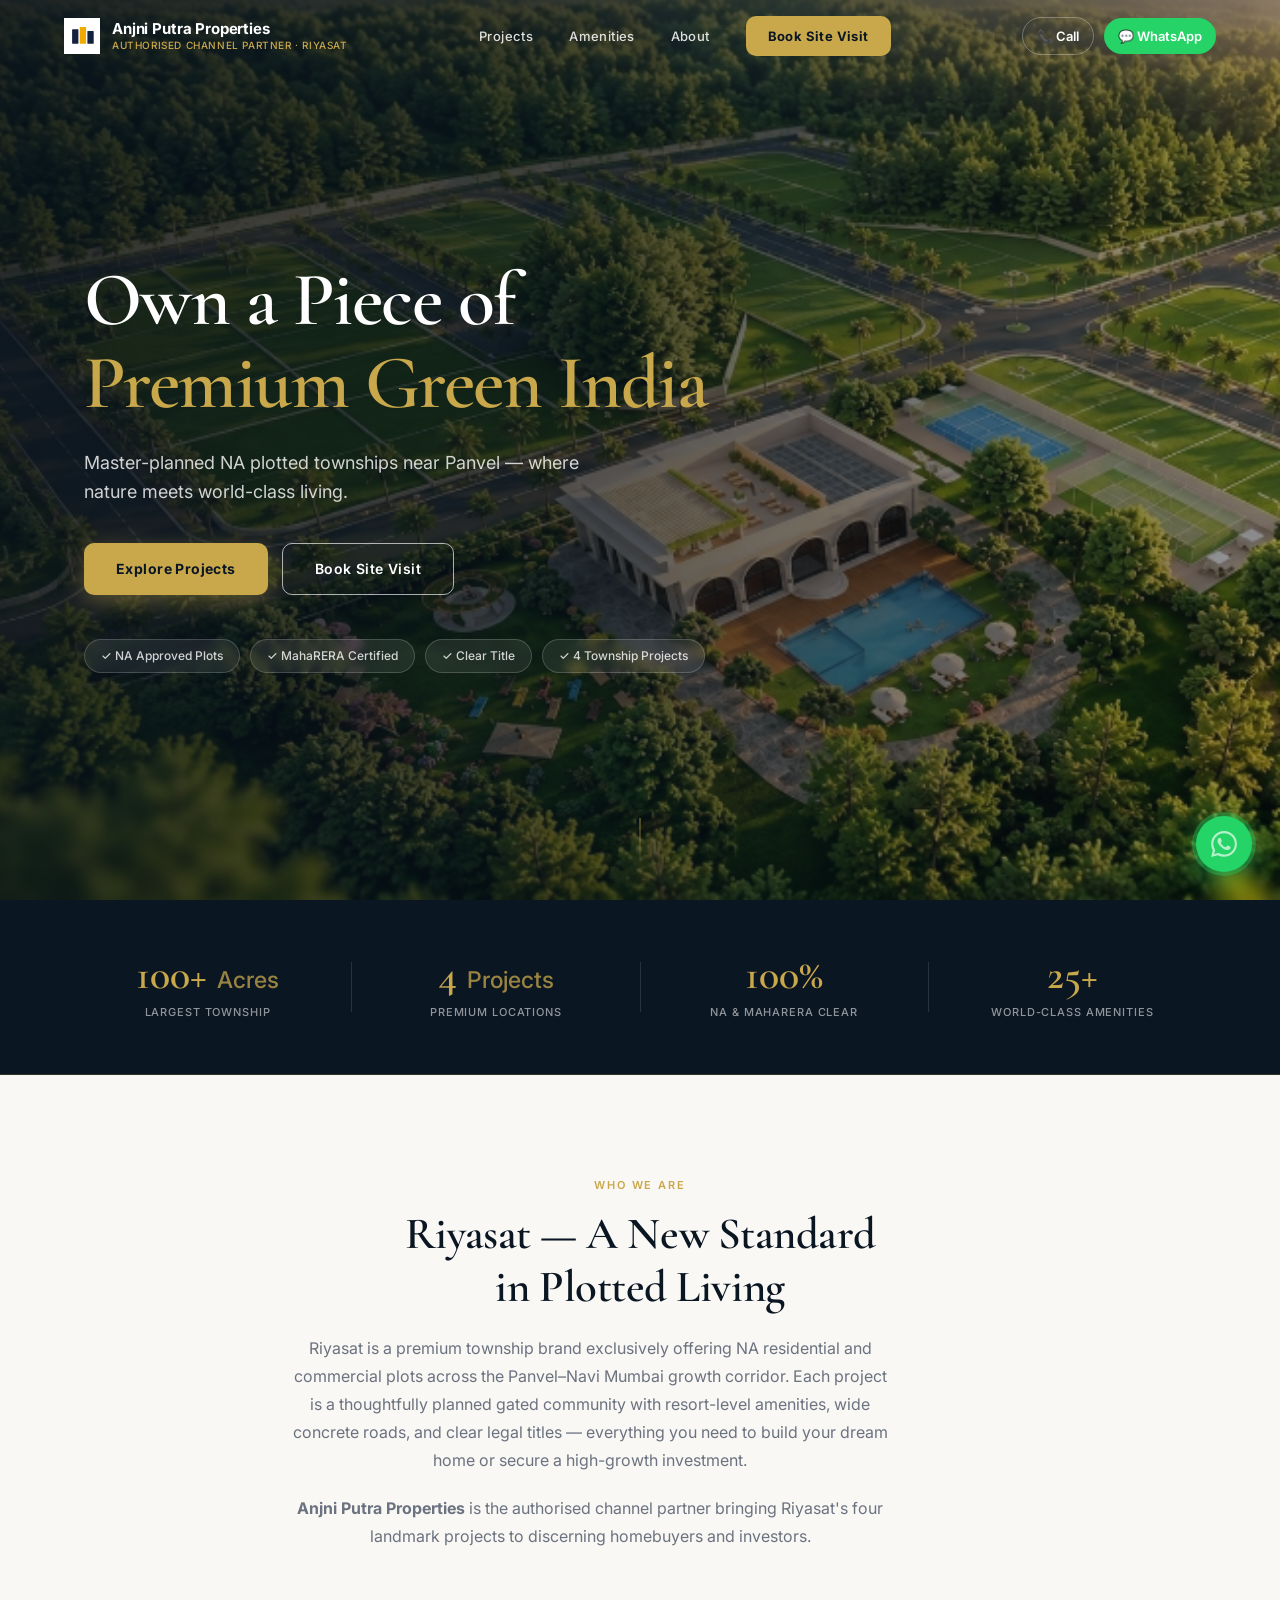
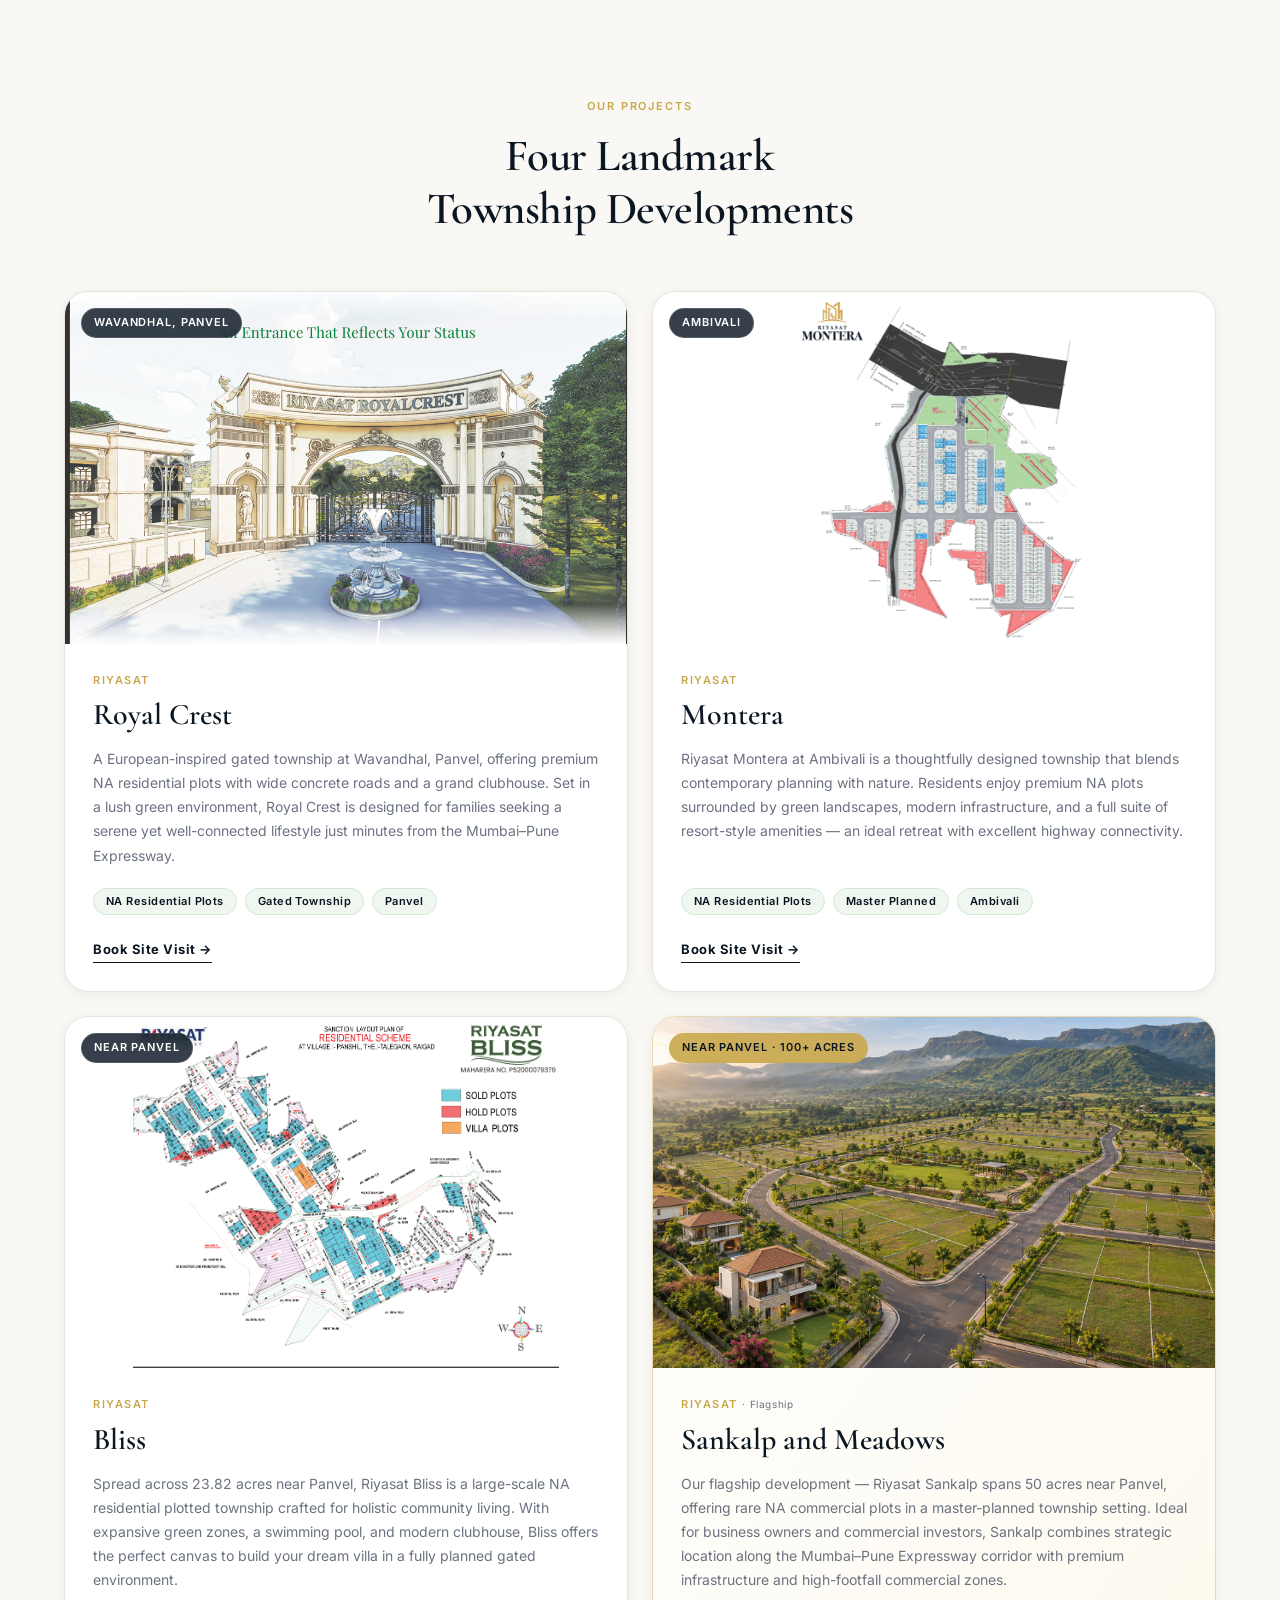
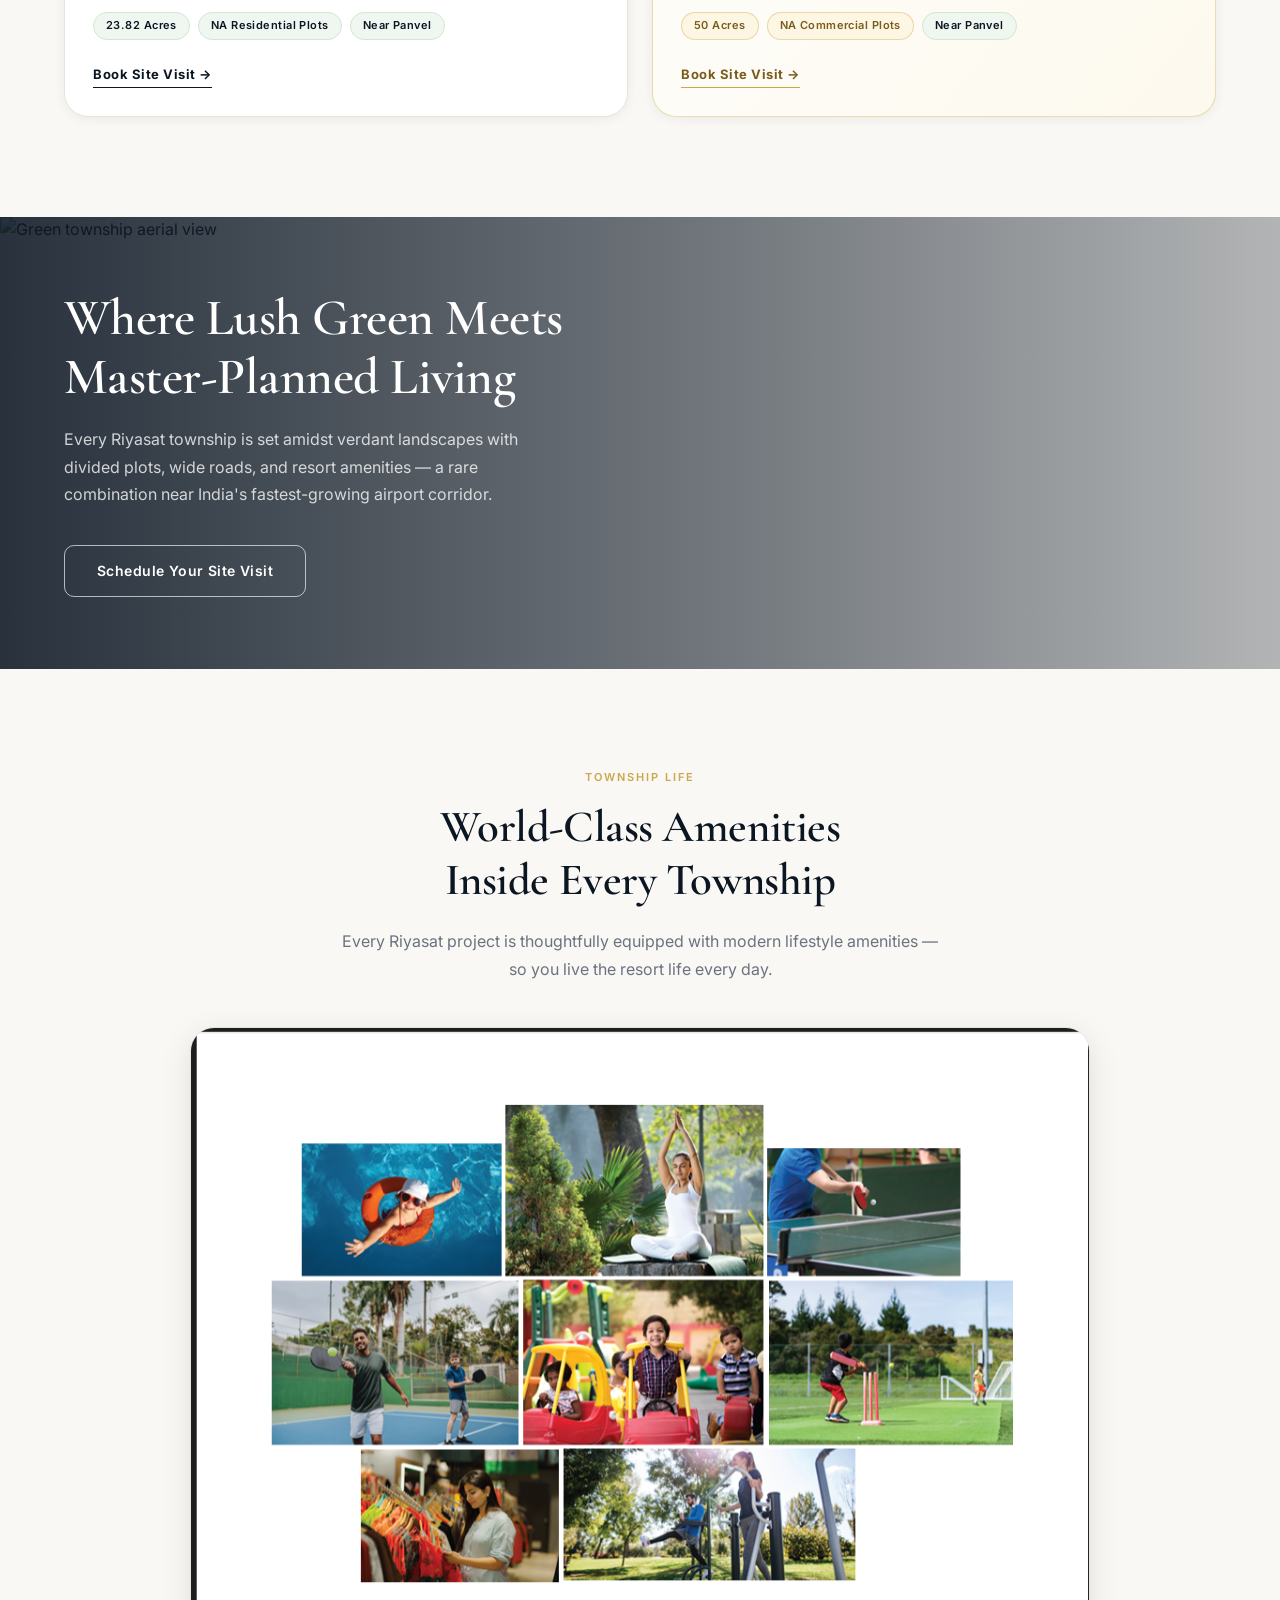
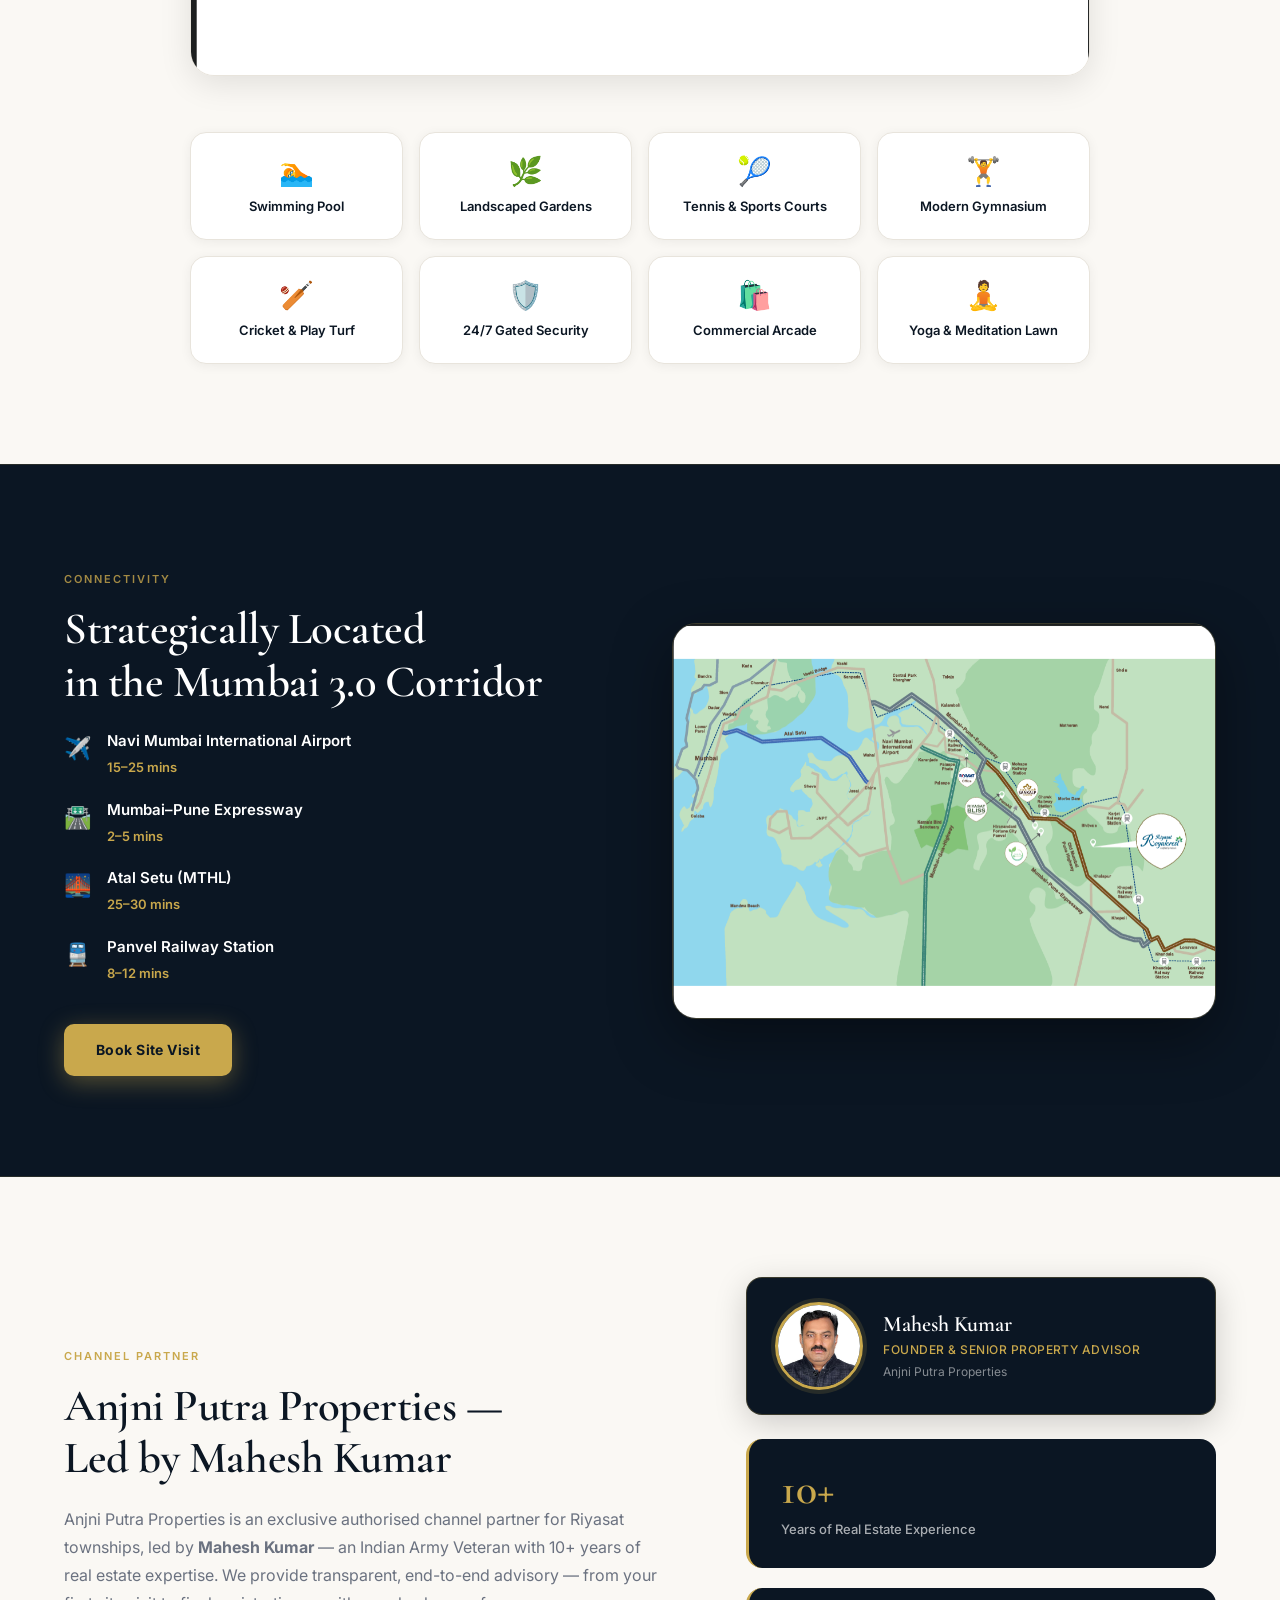
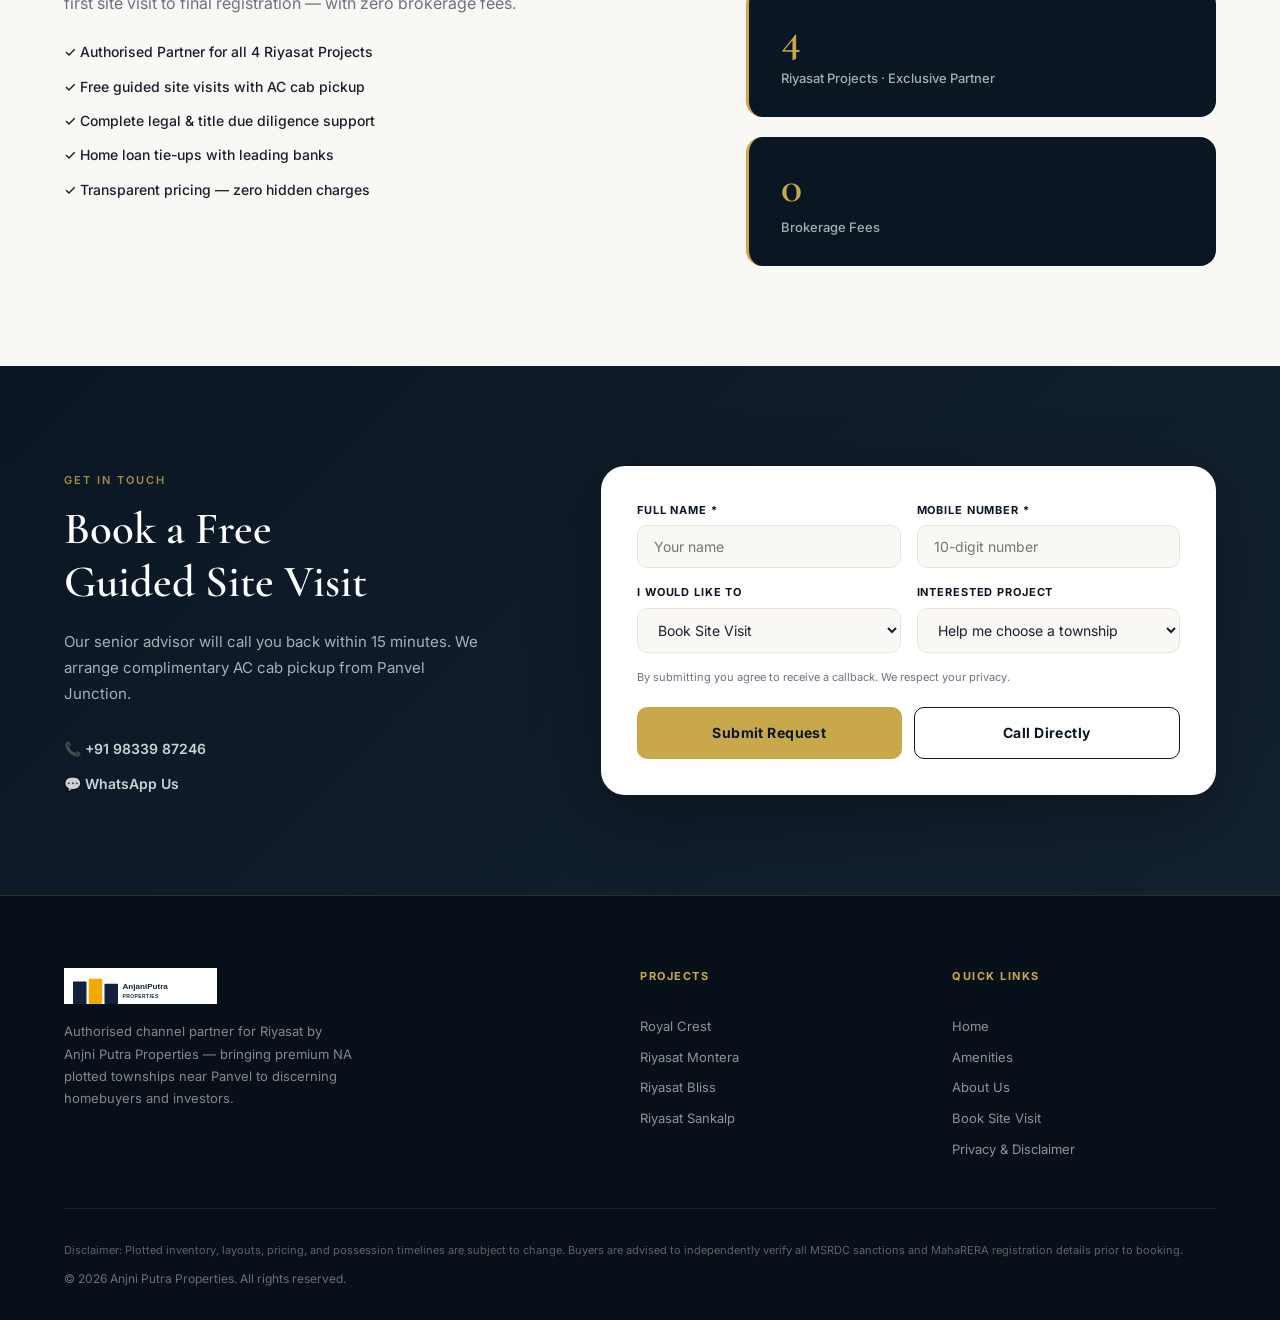
==== commit 2c64465d: "Updated about website owner" ====
--- a/site/index.html
+++ b/site/index.html
@@ -403,10 +403,10 @@
     <div class="about-inner">
       <div class="about-text">
         <div class="section-eyebrow">Channel Partner</div>
-        <h2 class="section-title">Anjni Putra Properties —<br />Your Trusted Advisor</h2>
+        <h2 class="section-title">Anjni Putra Properties —<br />Led by Mahesh Kumar</h2>
         <p class="section-body">
-          Anjni Putra Properties is an exclusive authorised channel partner for Riyasat townships, led by an Indian Army
-          Veteran with 10+ years of real estate expertise. We provide transparent, end-to-end advisory — from your first
+          Anjni Putra Properties is an exclusive authorised channel partner for Riyasat townships, led by
+          <strong>Mahesh Kumar</strong> — an Indian Army Veteran with 10+ years of real estate expertise. We provide transparent, end-to-end advisory — from your first
           site visit to final registration — with zero brokerage fees.
         </p>
         <ul class="about-list">
@@ -418,6 +418,18 @@
         </ul>
       </div>
       <div class="about-side">
+        <!-- Profile card -->
+        <div class="about-profile-card">
+          <div class="about-profile-img-wrap">
+            <img src="assets/img/mahesh-kumar.jpg" alt="Mahesh Kumar – Founder, Anjni Putra Properties" class="about-profile-img" />
+          </div>
+          <div class="about-profile-info">
+            <div class="about-profile-name">Mahesh Kumar</div>
+            <div class="about-profile-title">Founder &amp; Senior Property Advisor</div>
+            <div class="about-profile-tag">Anjni Putra Properties</div>
+          </div>
+        </div>
+        <!-- Stats -->
         <div class="about-badge-box">
           <div class="about-badge-num">10+</div>
           <div class="about-badge-label">Years of Real Estate Experience</div>
@@ -598,7 +610,7 @@
         if (e.isIntersecting) { e.target.classList.add('visible'); obs.unobserve(e.target); }
       });
     }, { threshold: 0.12 });
-    document.querySelectorAll('.proj-card, .amenity-card, .loc-item, .about-badge-box').forEach(el => obs.observe(el));
+    document.querySelectorAll('.proj-card, .amenity-card, .loc-item, .about-badge-box, .about-profile-card').forEach(el => obs.observe(el));
   </script>
   <script defer src="assets/js/sheets.js?v=54"></script>
   <script defer src="assets/js/app.js?v=55"></script>
--- a/site/assets/css/styles.css
+++ b/site/assets/css/styles.css
@@ -947,6 +947,62 @@
   gap: 10px;
 }
 .about-list li::first-letter { color: var(--gold); font-weight: 700; }
+
+/* ── About profile card ── */
+.about-profile-card {
+  display: flex;
+  align-items: center;
+  gap: 20px;
+  background: var(--navy);
+  border-radius: var(--radius-md);
+  padding: 24px 28px;
+  border: 1px solid rgba(201,168,76,0.25);
+  box-shadow: 0 8px 32px rgba(0,0,0,0.18);
+  margin-bottom: 4px;
+  opacity: 0;
+  transform: translateX(20px);
+}
+.about-profile-card.visible {
+  opacity: 1;
+  transform: translateX(0);
+  transition: opacity 0.6s ease, transform 0.6s ease;
+}
+.about-profile-img-wrap {
+  flex-shrink: 0;
+  width: 88px;
+  height: 88px;
+  border-radius: 50%;
+  overflow: hidden;
+  border: 3px solid var(--gold);
+  box-shadow: 0 0 0 4px rgba(201,168,76,0.15);
+}
+.about-profile-img {
+  width: 100%;
+  height: 100%;
+  object-fit: cover;
+  object-position: center top;
+  display: block;
+}
+.about-profile-name {
+  font-family: var(--font-serif);
+  font-size: 22px;
+  font-weight: 600;
+  color: var(--white);
+  line-height: 1.1;
+}
+.about-profile-title {
+  font-size: 12px;
+  font-weight: 500;
+  color: var(--gold);
+  margin-top: 4px;
+  letter-spacing: 0.04em;
+  text-transform: uppercase;
+}
+.about-profile-tag {
+  font-size: 12px;
+  color: rgba(255,255,255,0.50);
+  margin-top: 3px;
+}
 
 .about-side {
   display: flex;
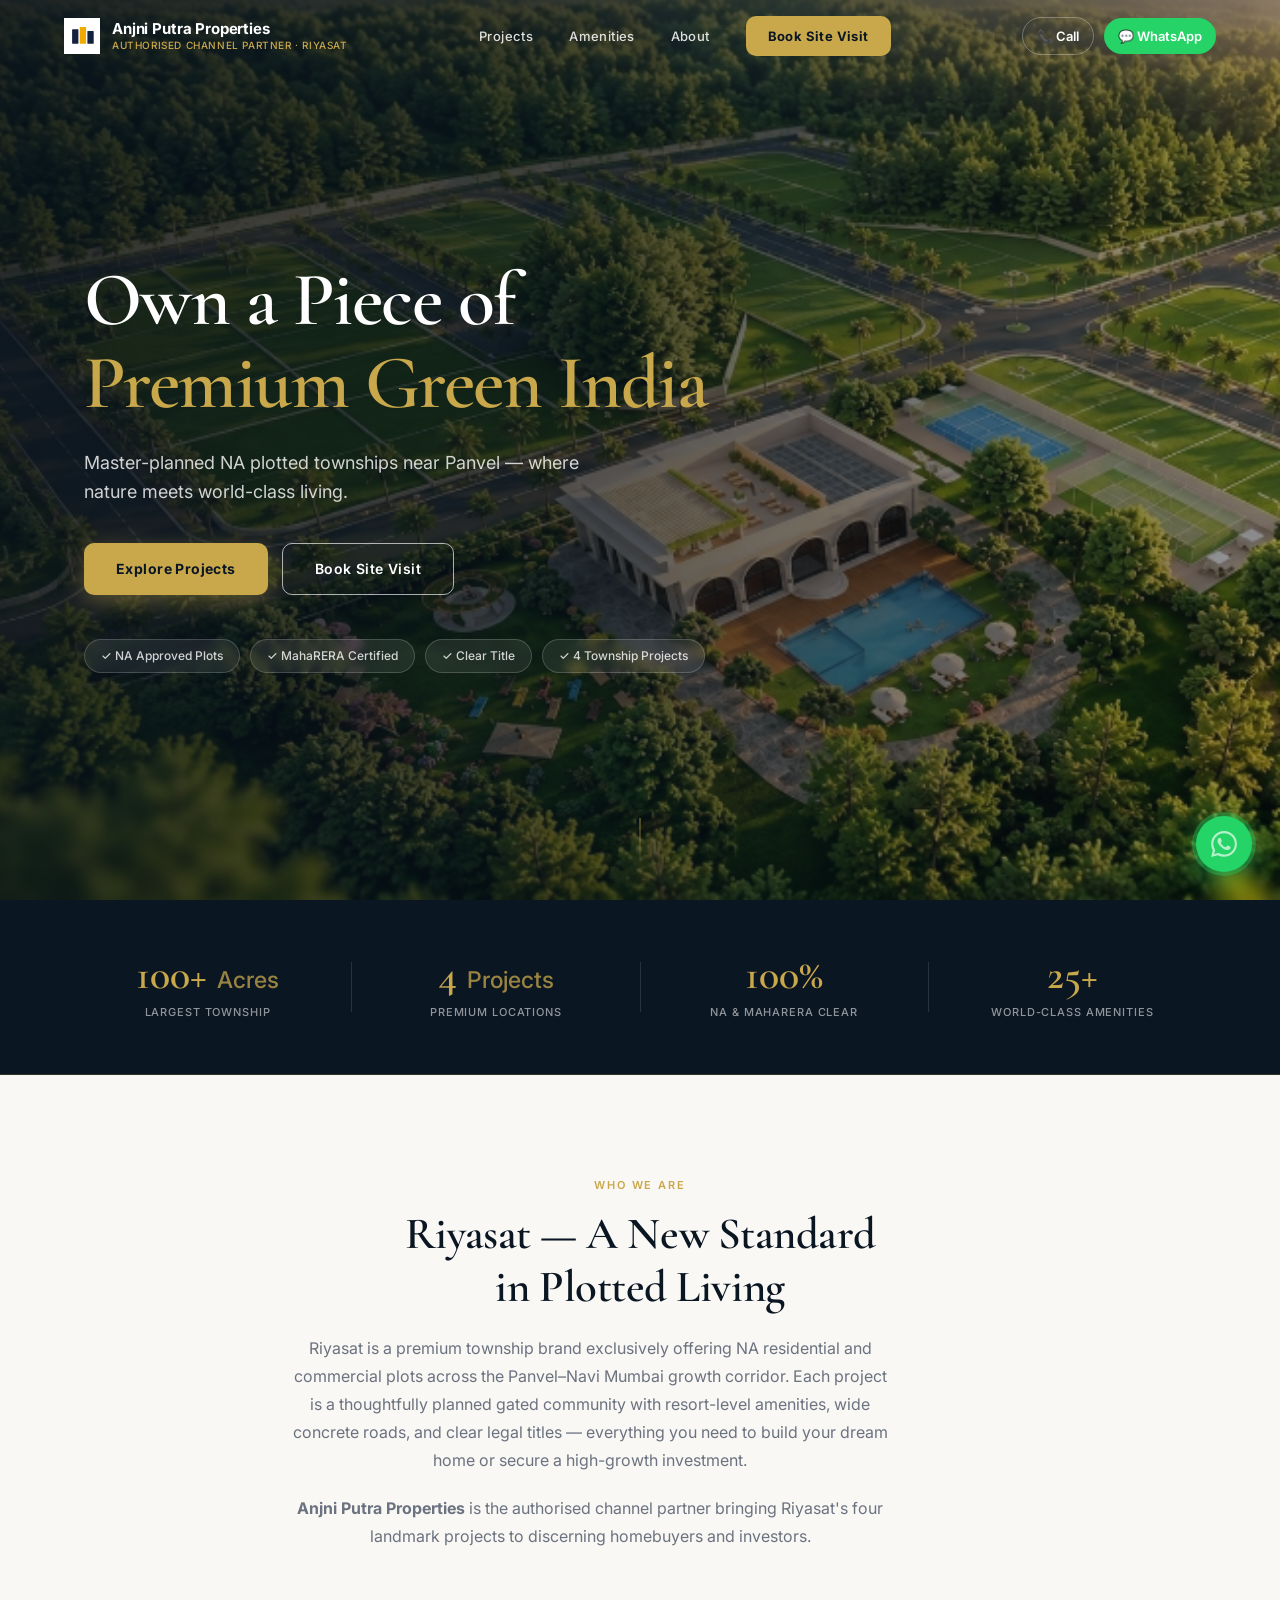
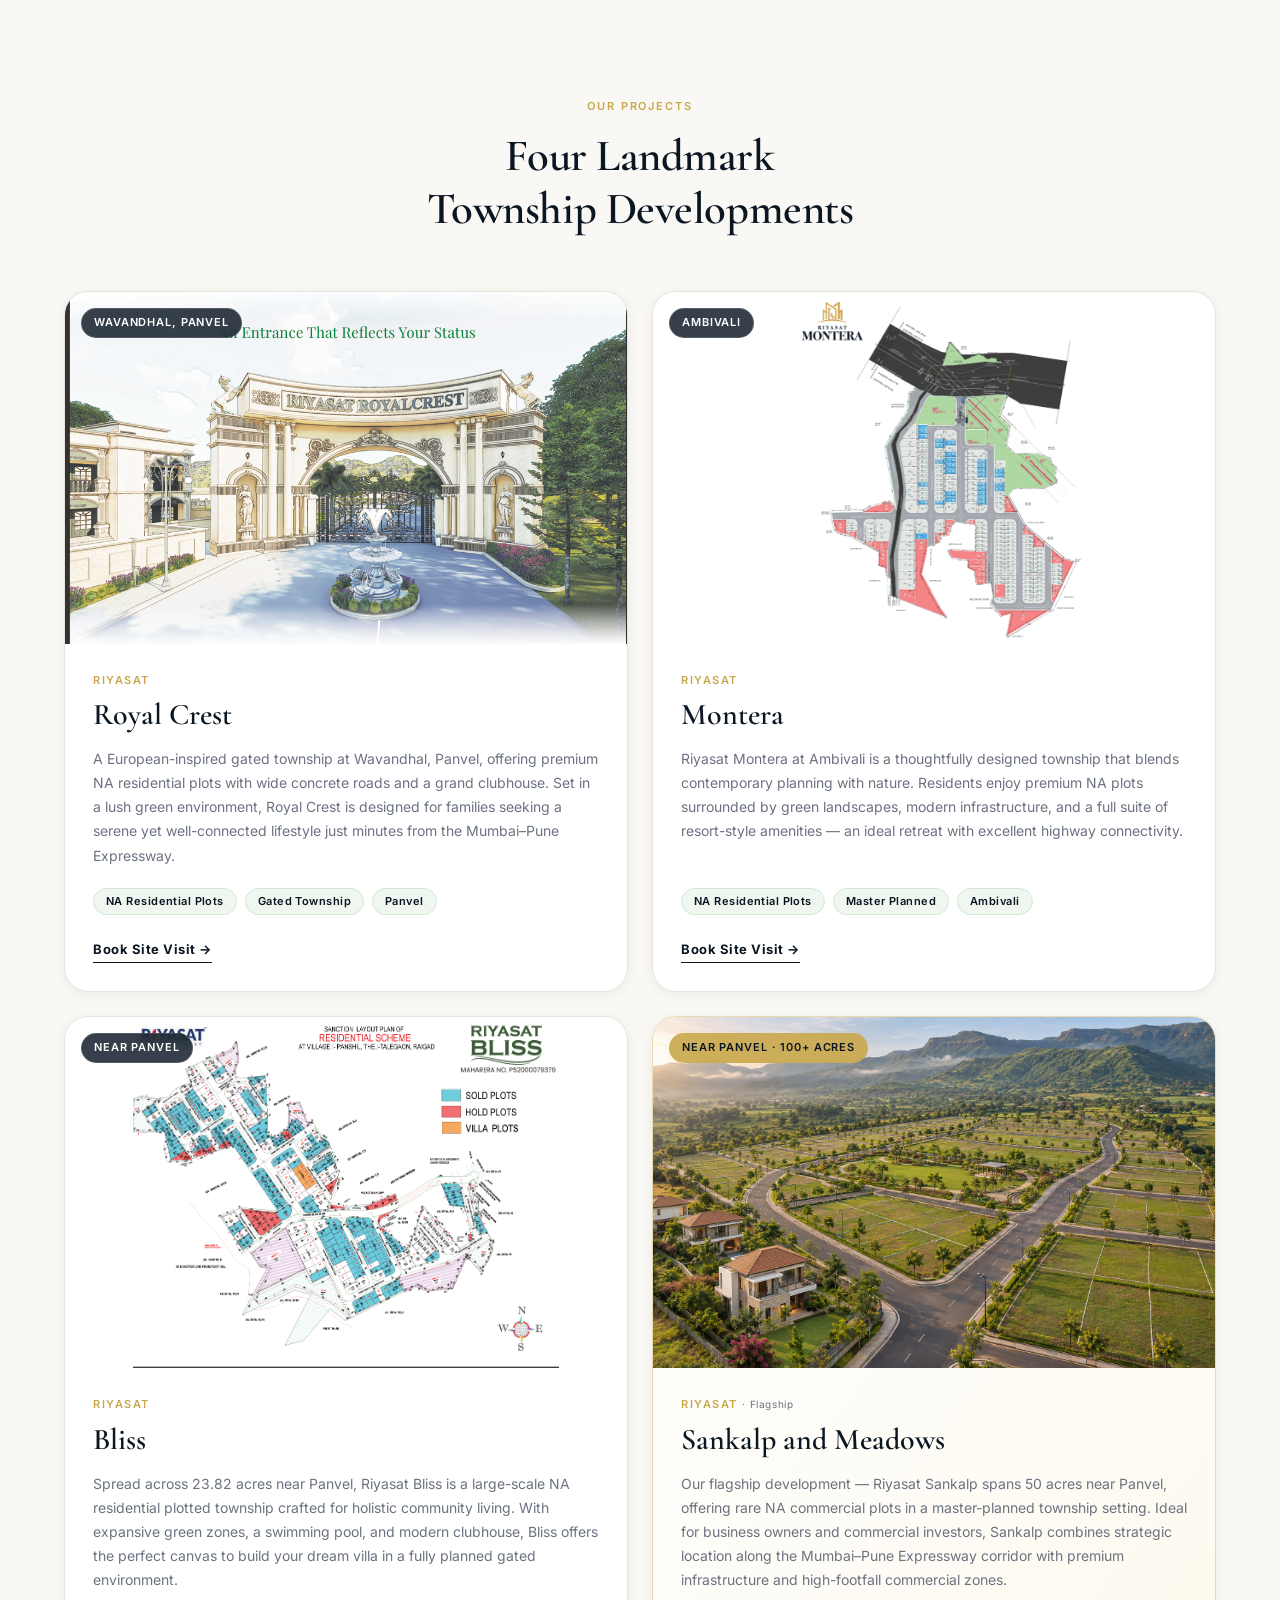
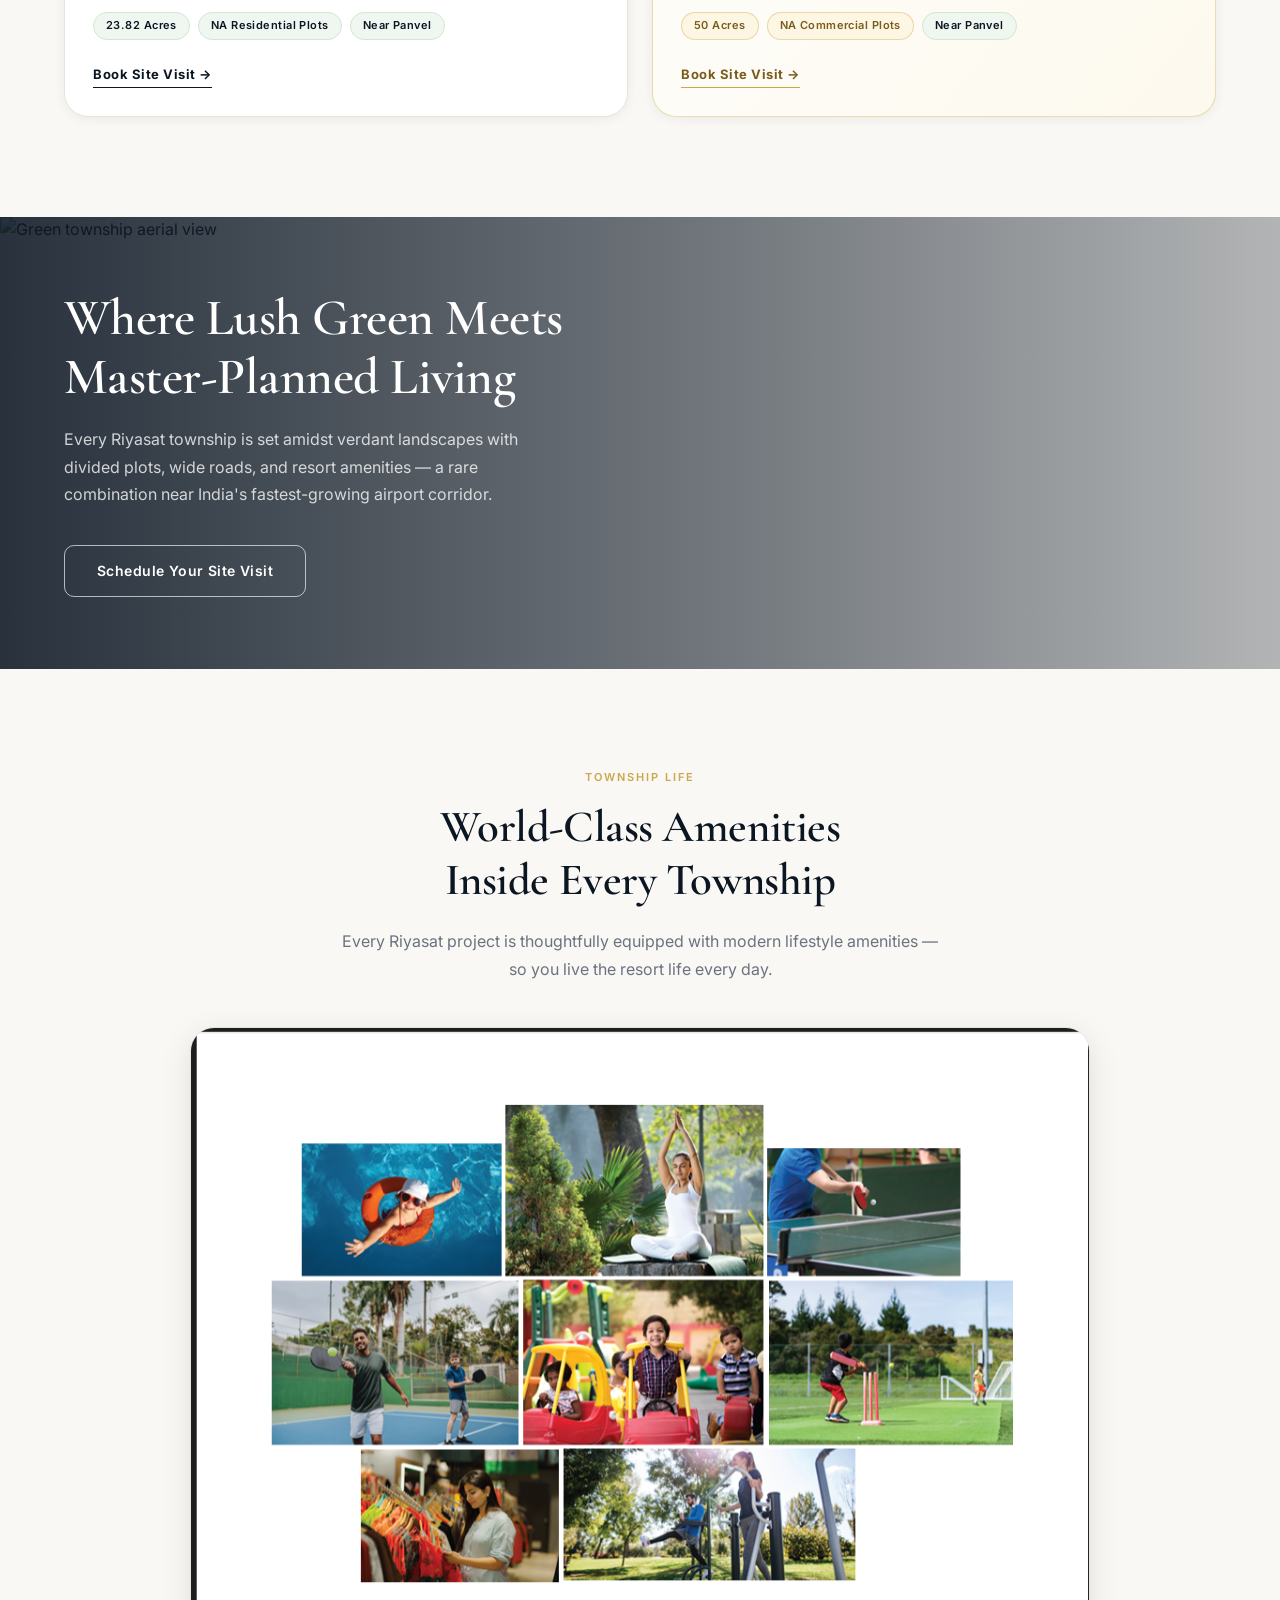
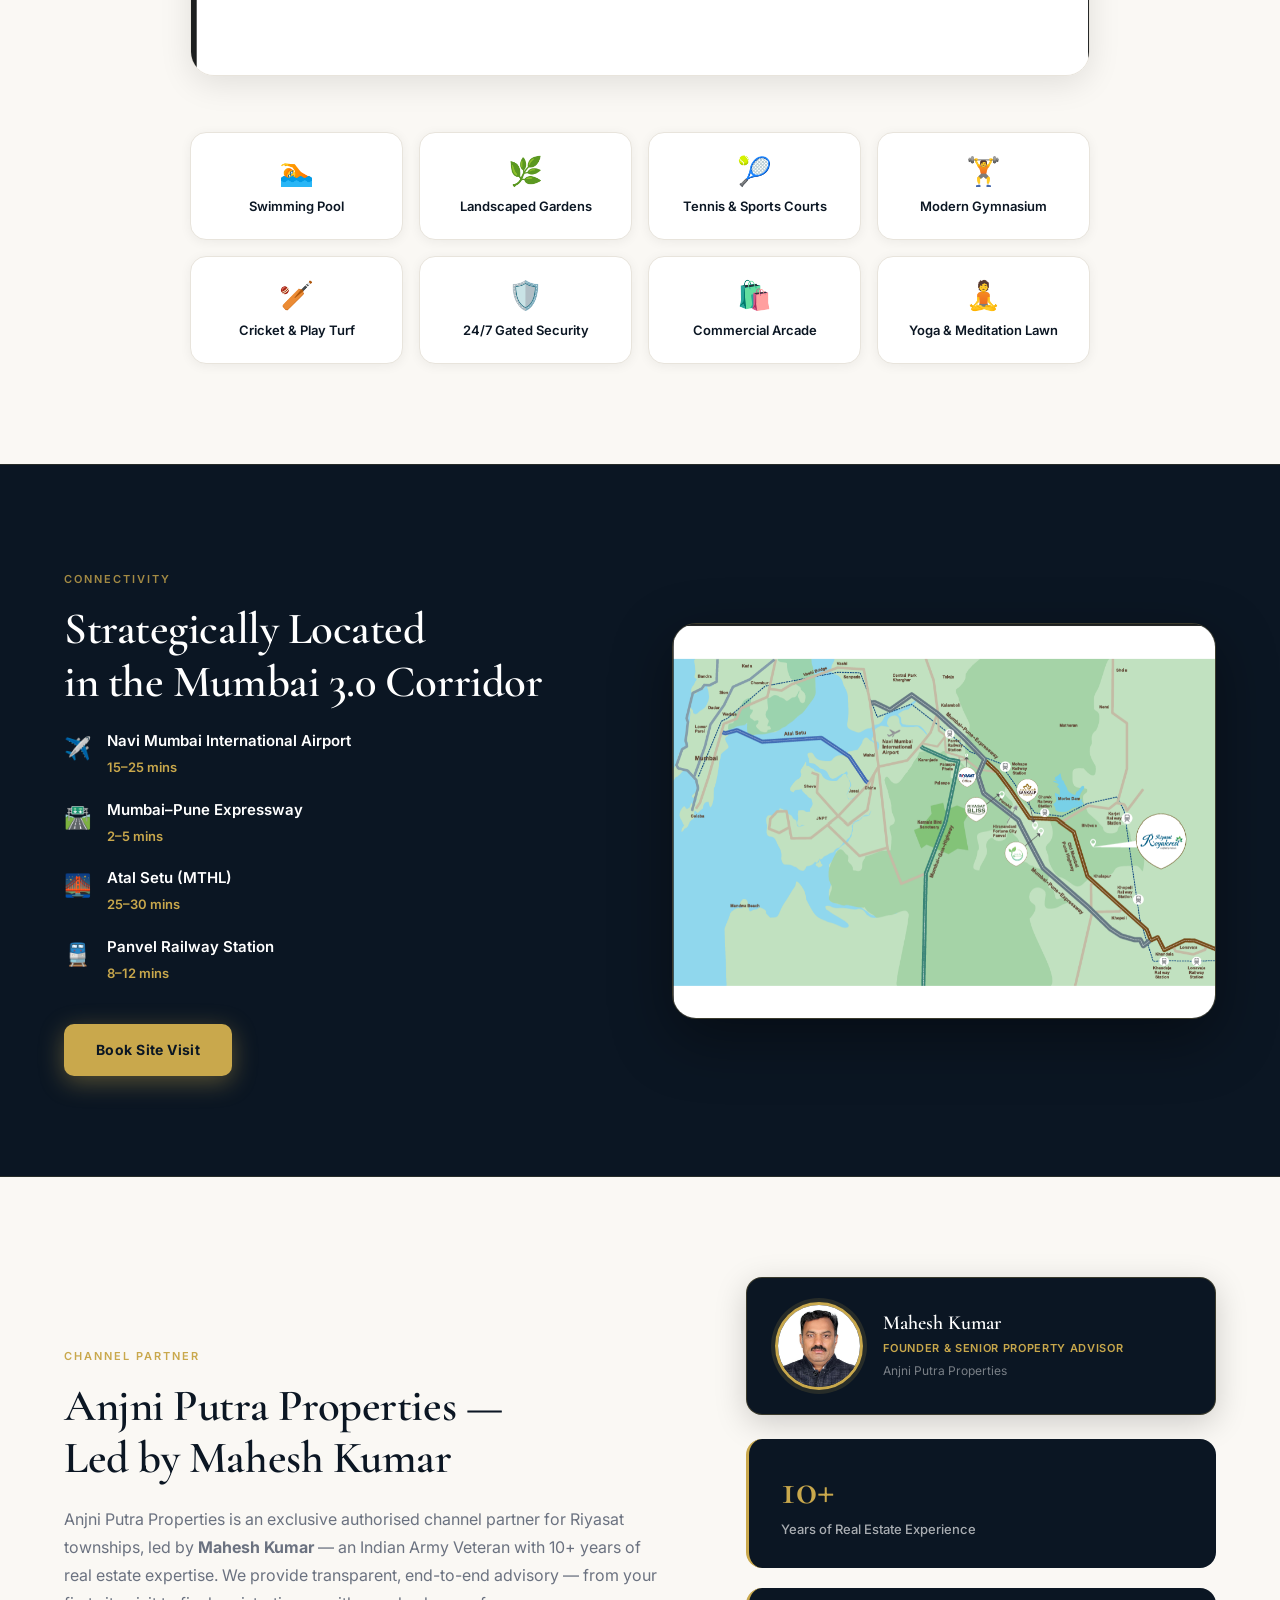
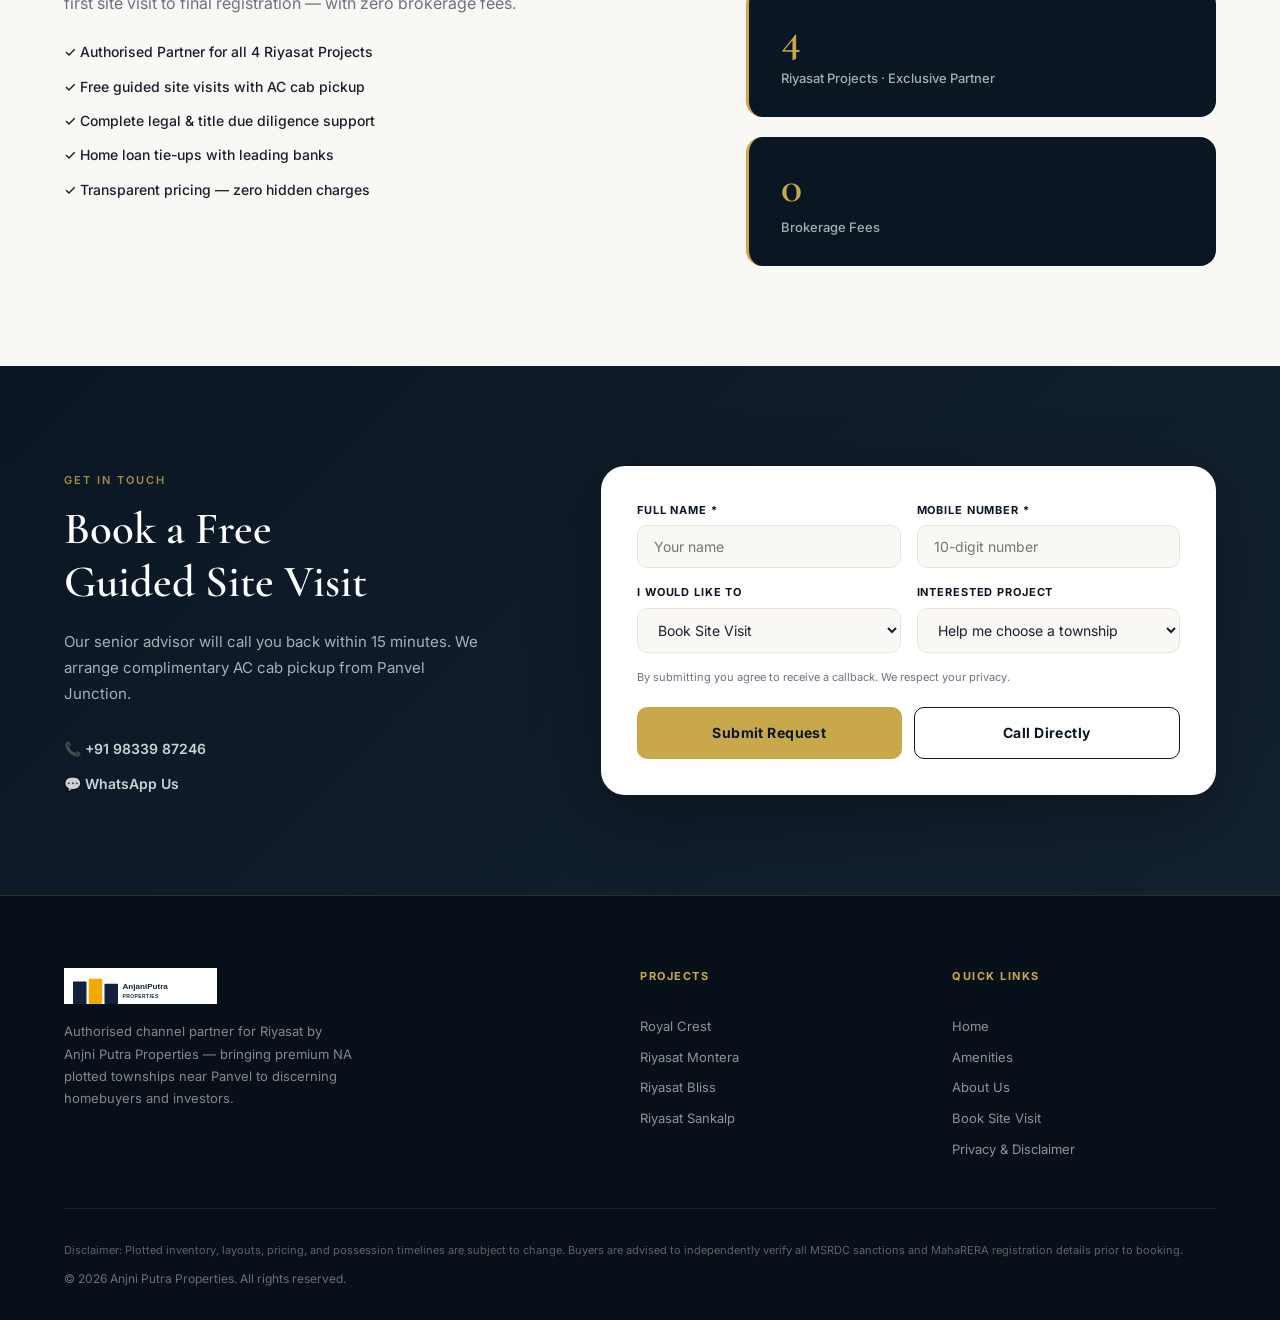
==== commit 8f02e7c1: "Changes in Photo" ====
--- a/site/index.html
+++ b/site/index.html
@@ -21,7 +21,7 @@
   <link
     href="https://fonts.googleapis.com/css2?family=Cormorant+Garamond:wght@400;500;600;700&family=Inter:wght@300;400;500;600;700&display=swap"
     rel="stylesheet" />
-  <link rel="stylesheet" href="assets/css/styles.css?v=60" />
+  <link rel="stylesheet" href="assets/css/styles.css?v=61" />
   <script defer src="assets/js/ga4.js?v=11"></script>
   <script>
     window.LEADS_ENDPOINT = 'https://script.google.com/macros/s/AKfycbzXzpmMhHXtO03wj_y_rt177tn6ojuuGHRlJhZeltVDMBV0ZfRVPfqxVixiLjJUBS54OA/exec';
--- a/site/assets/css/styles.css
+++ b/site/assets/css/styles.css
@@ -950,7 +950,8 @@
 
 /* ── About profile card ── */
 .about-profile-card {
-  display: flex;
+  display: flex !important;
+  flex-direction: row !important;
   align-items: center;
   gap: 20px;
   background: var(--navy);
@@ -968,39 +969,43 @@
   transition: opacity 0.6s ease, transform 0.6s ease;
 }
 .about-profile-img-wrap {
-  flex-shrink: 0;
-  width: 88px;
-  height: 88px;
-  border-radius: 50%;
-  overflow: hidden;
+  flex: 0 0 88px !important;
+  width: 88px !important;
+  height: 88px !important;
+  border-radius: 50% !important;
+  overflow: hidden !important;
   border: 3px solid var(--gold);
   box-shadow: 0 0 0 4px rgba(201,168,76,0.15);
 }
 .about-profile-img {
-  width: 100%;
-  height: 100%;
-  object-fit: cover;
-  object-position: center top;
+  width: 100% !important;
+  height: 100% !important;
+  object-fit: cover !important;
+  object-position: center 20% !important;
   display: block;
+}
+.about-profile-info {
+  flex: 1;
+  min-width: 0;
 }
 .about-profile-name {
   font-family: var(--font-serif);
-  font-size: 22px;
+  font-size: 20px;
   font-weight: 600;
   color: var(--white);
-  line-height: 1.1;
+  line-height: 1.15;
 }
 .about-profile-title {
-  font-size: 12px;
-  font-weight: 500;
+  font-size: 11px;
+  font-weight: 600;
   color: var(--gold);
-  margin-top: 4px;
-  letter-spacing: 0.04em;
+  margin-top: 5px;
+  letter-spacing: 0.06em;
   text-transform: uppercase;
 }
 .about-profile-tag {
   font-size: 12px;
-  color: rgba(255,255,255,0.50);
+  color: rgba(255,255,255,0.45);
   margin-top: 3px;
 }
 
